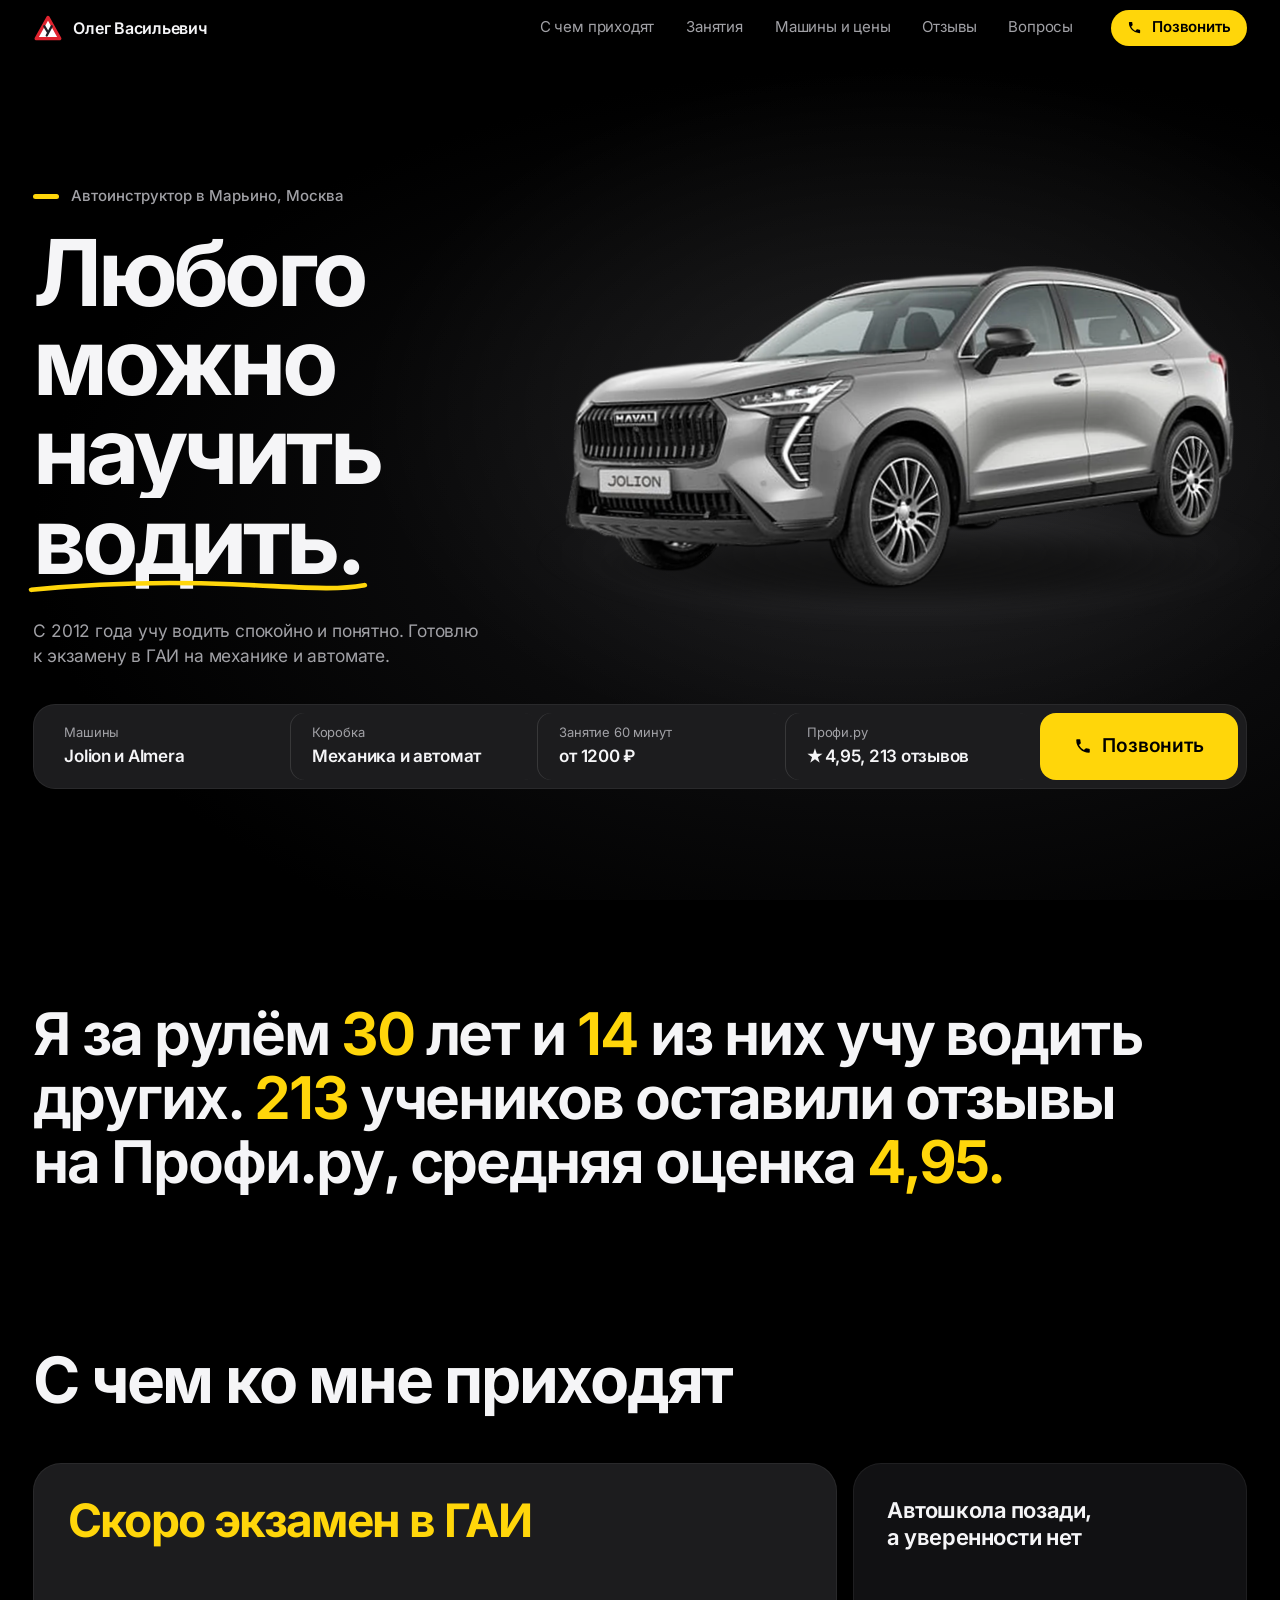
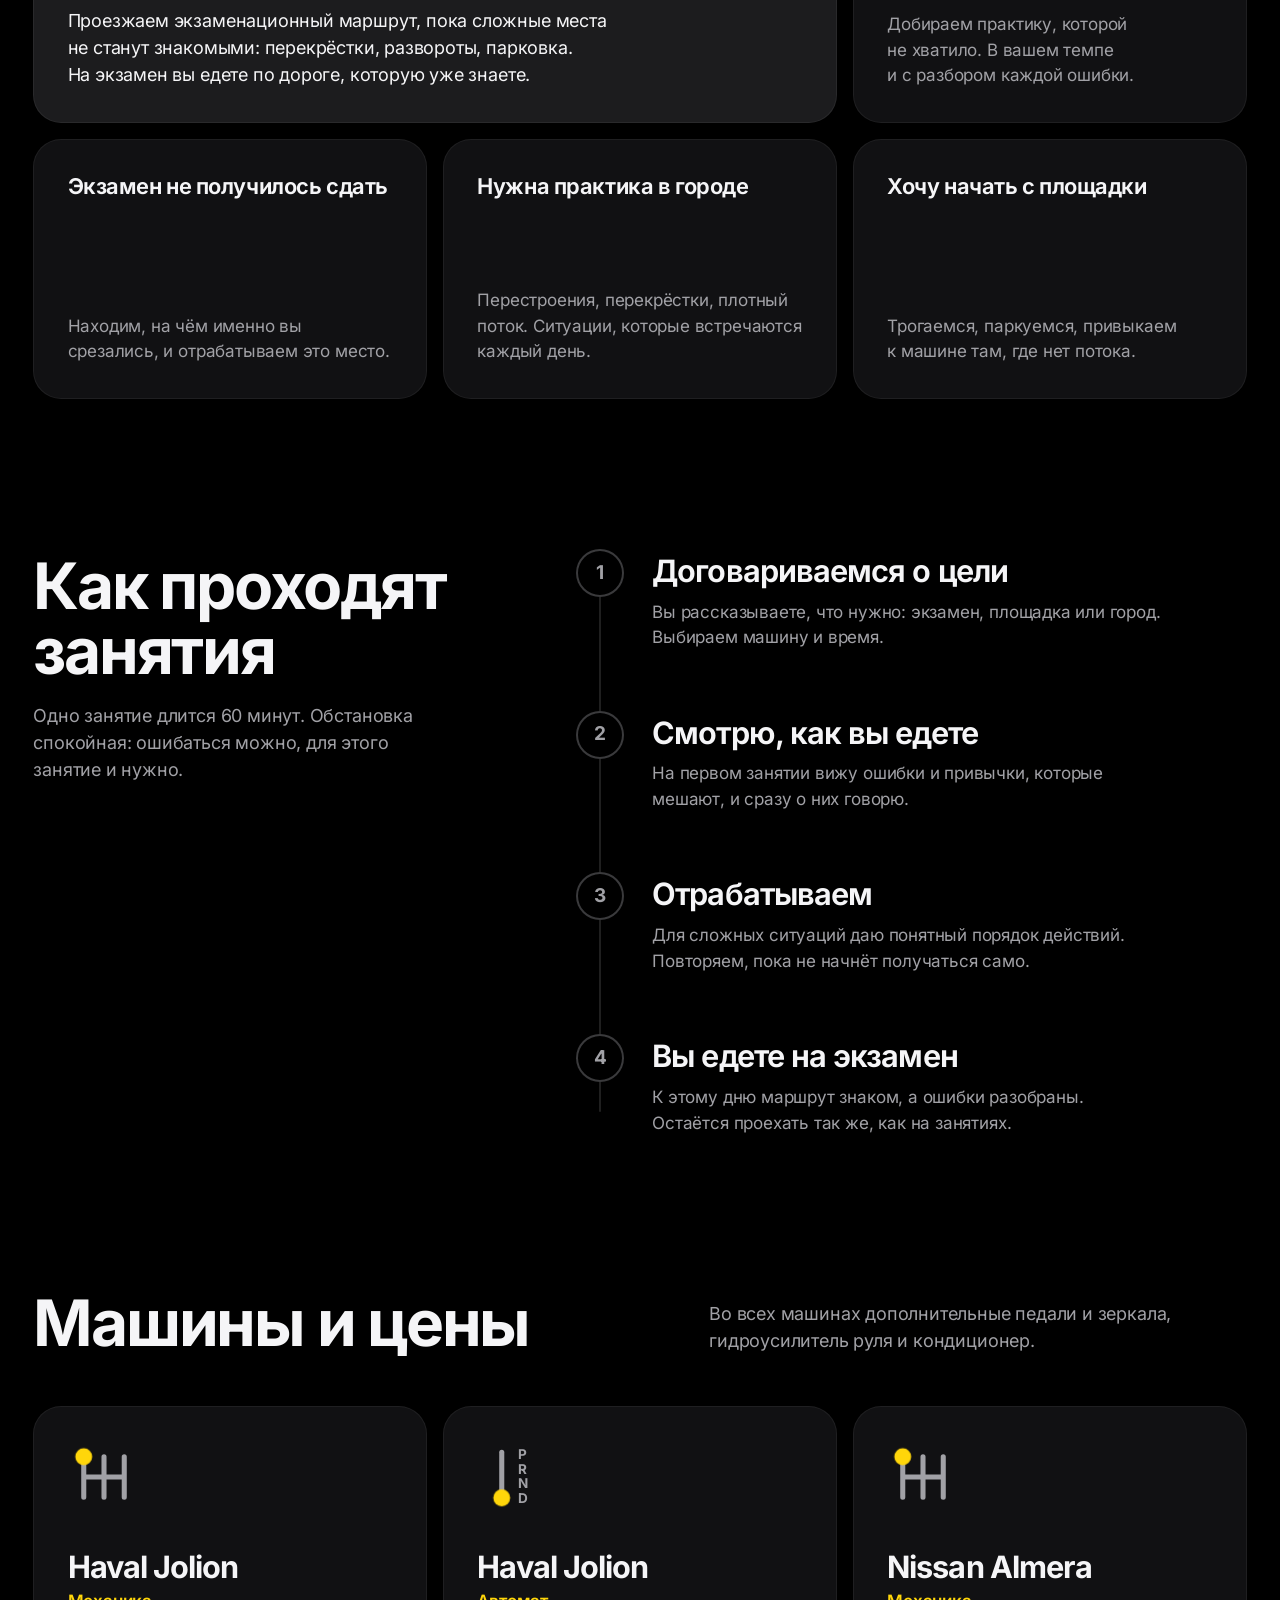
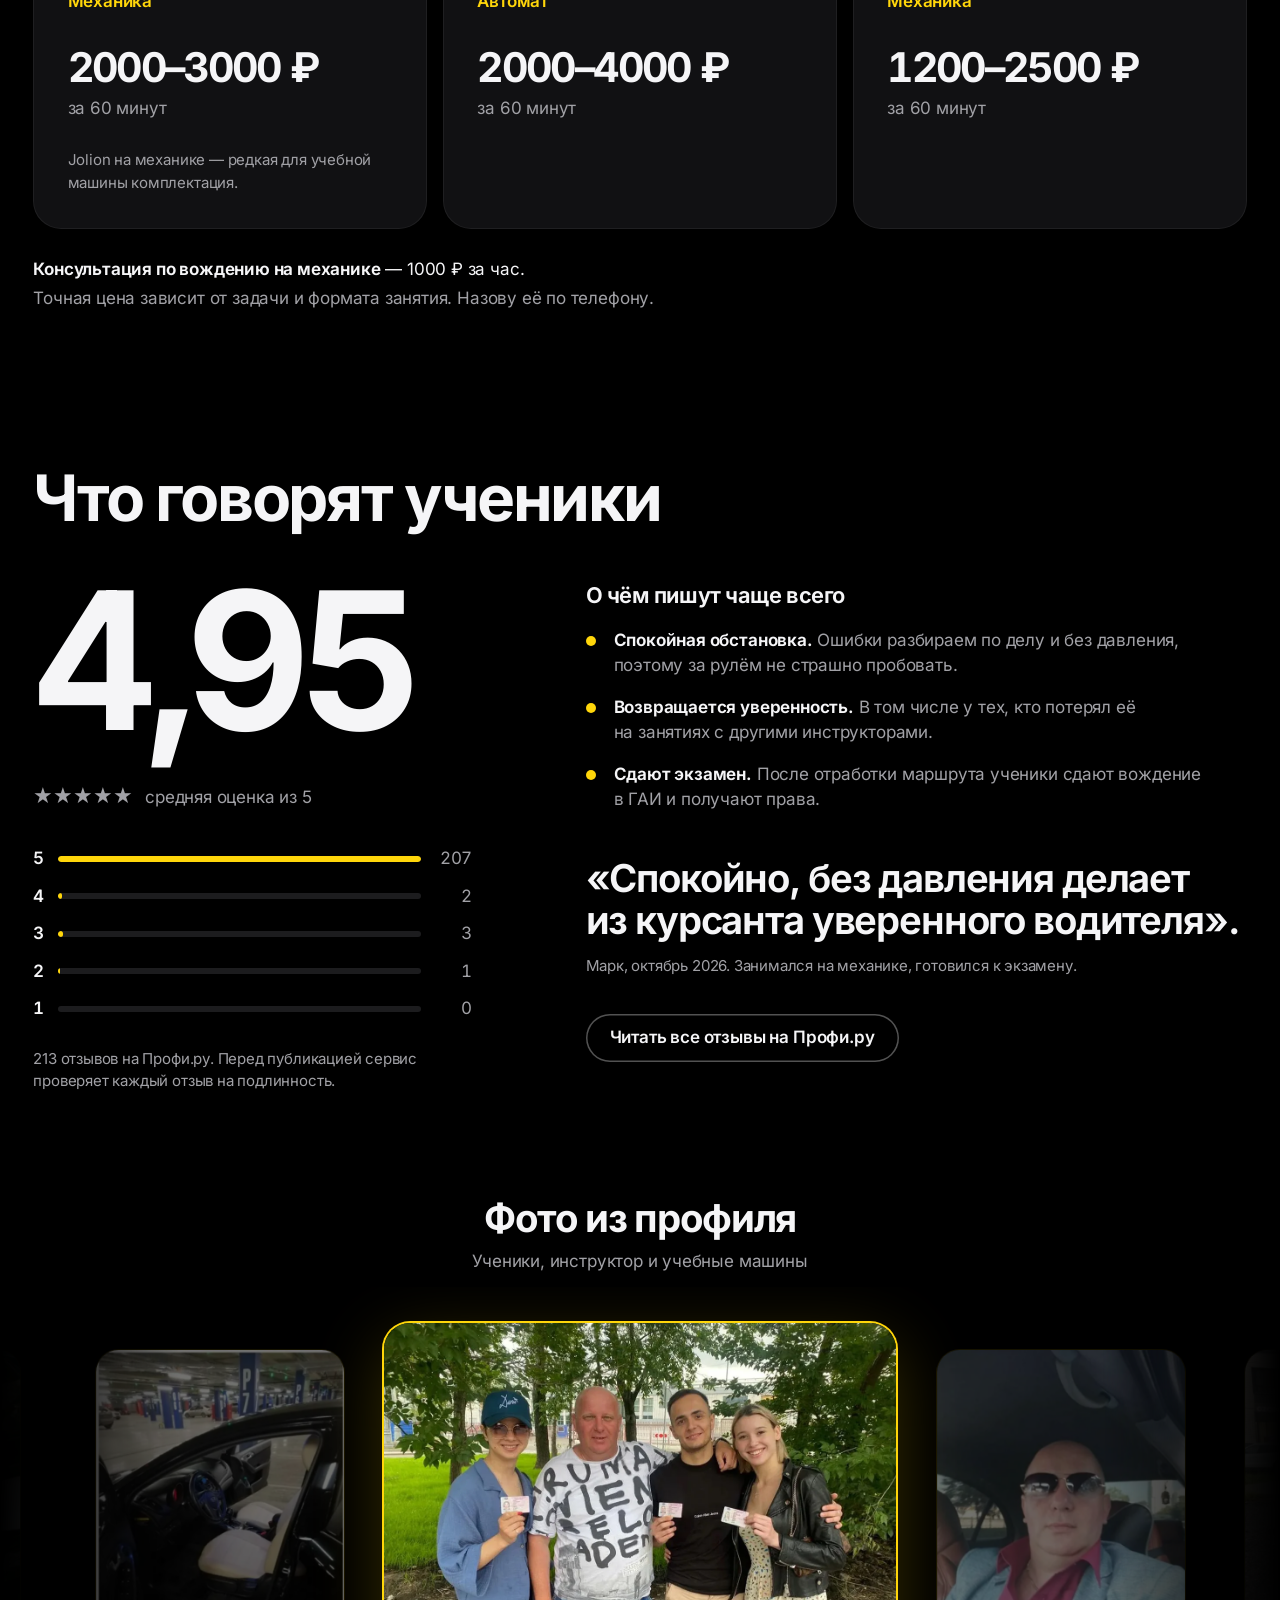
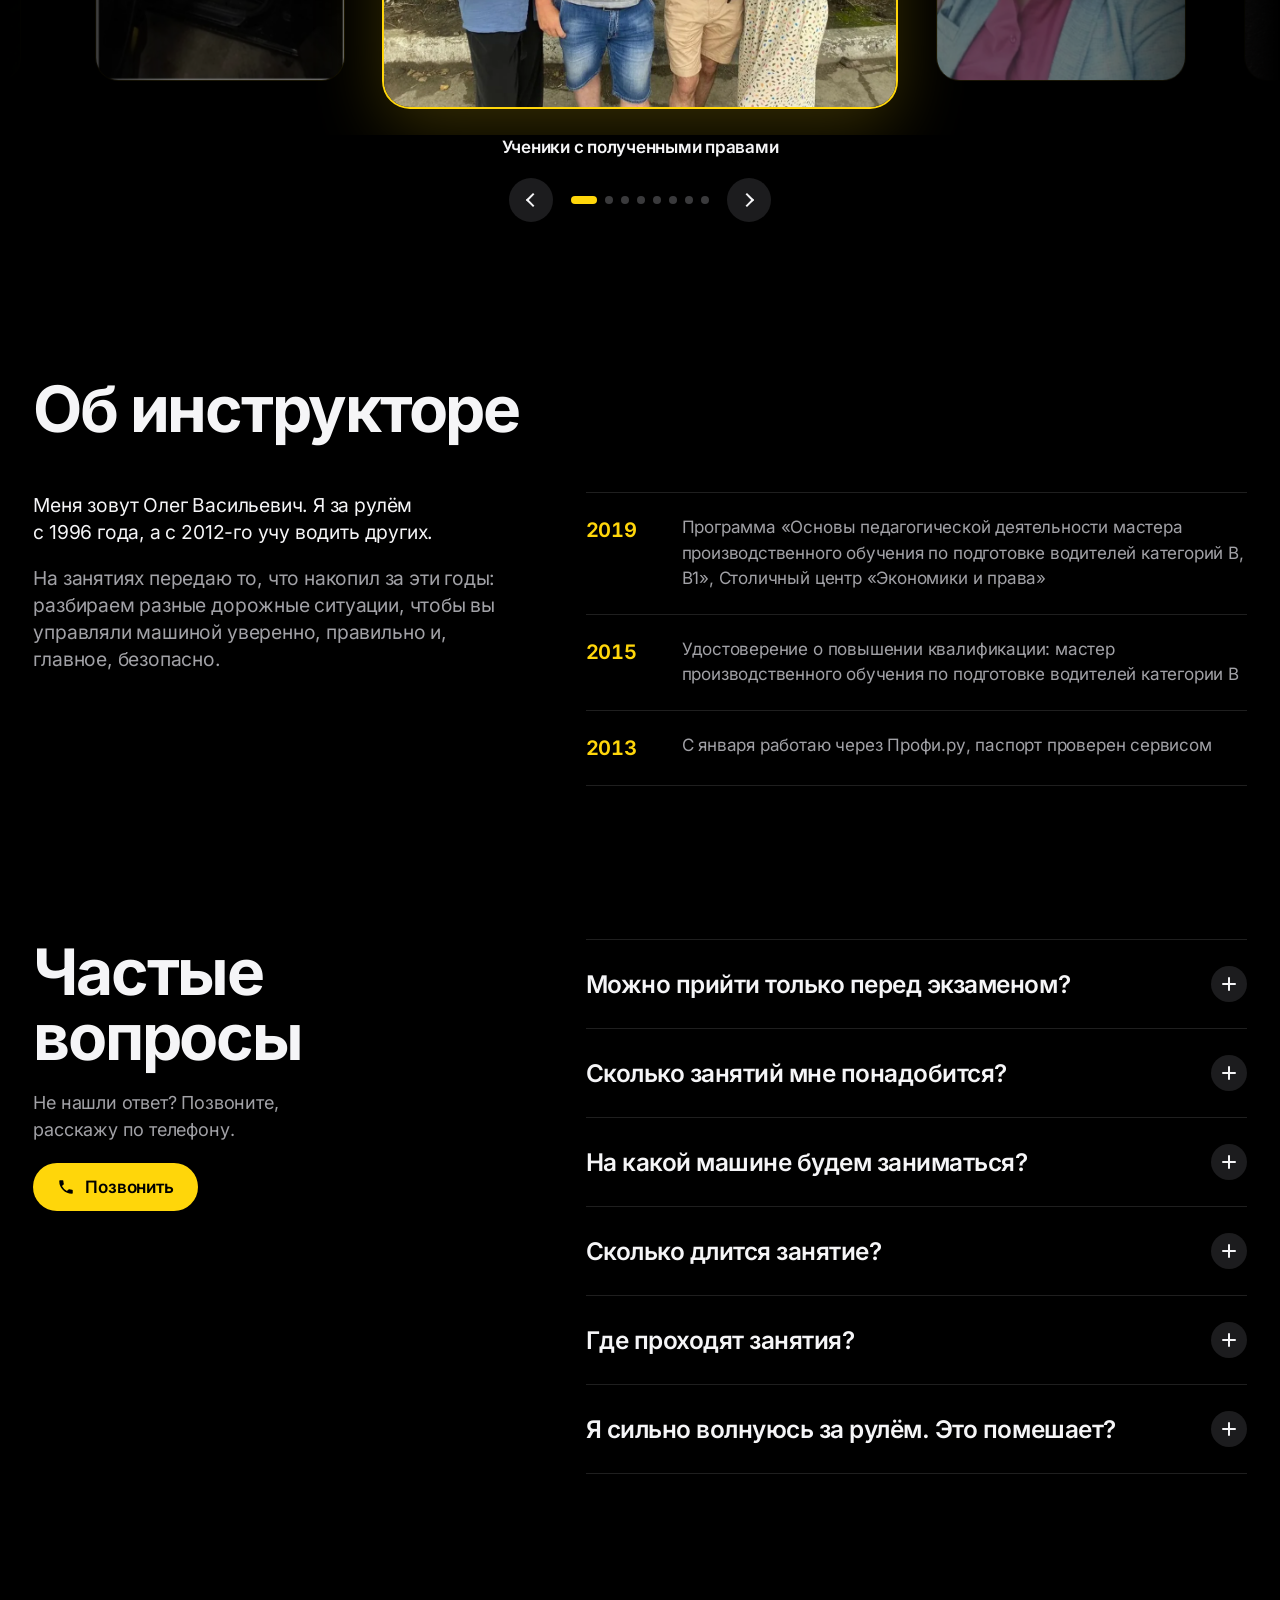
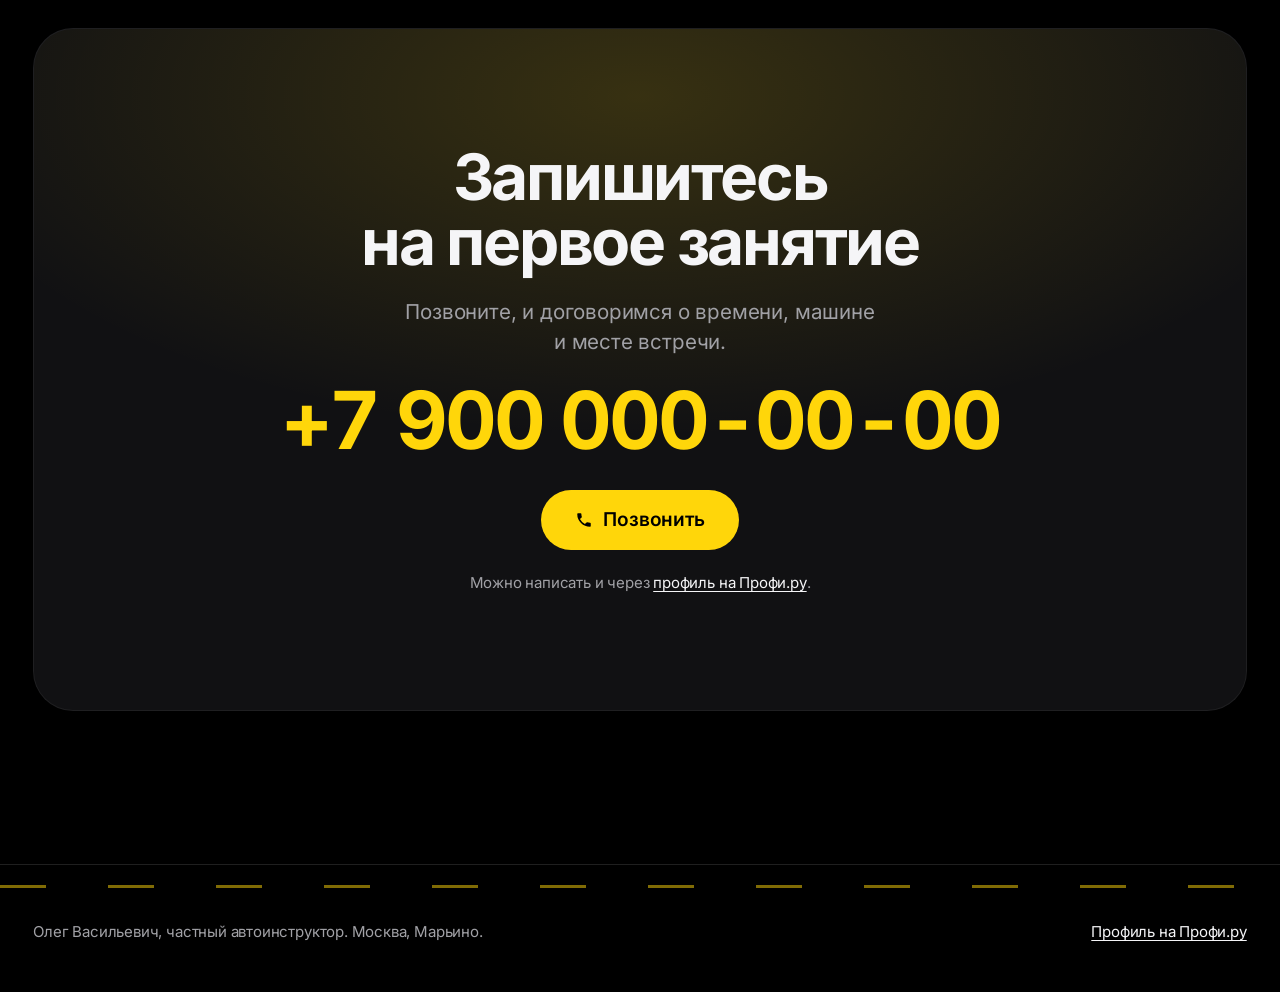
==== index.html @ 8fee3d98 "Лендинг автоинструктора" ====
<!DOCTYPE html>
<html lang="ru">
<head>
<meta charset="utf-8">
<meta name="viewport" content="width=device-width, initial-scale=1, viewport-fit=cover">
<title>Автоинструктор в Марьино — Олег Васильевич. Механика и автомат, подготовка к экзамену в ГАИ</title>
<meta name="description" content="Частный автоинструктор в Марьино (Москва). Учу водить с 2012 года, 4,95 по 213 отзывам на Профи.ру. Подготовка к экзамену в ГАИ, вождение по городу, площадка. Haval Jolion и Nissan Almera, механика и автомат.">
<meta name="theme-color" content="#000000">
<meta name="color-scheme" content="dark">
<meta property="og:type" content="website">
<meta property="og:locale" content="ru_RU">
<meta property="og:title" content="Автоинструктор в Марьино — Олег Васильевич">
<meta property="og:description" content="Учу водить спокойно и понятно. Готовлю к экзамену в ГАИ на механике и автомате. 4,95 по 213 отзывам на Профи.ру.">
<link rel="icon" href="assets/favicon.svg" type="image/svg+xml">
<link rel="preload" href="assets/jolion.webp" as="image" type="image/webp">
<link rel="preload" href="assets/wheel_front.webp" as="image" type="image/webp">
<link rel="stylesheet" href="css/styles.css?v=10">
<script>document.documentElement.classList.add("js");</script>
<script type="application/ld+json">
{
  "@context": "https://schema.org",
  "@type": "DrivingSchool",
  "name": "Автоинструктор Олег Васильевич",
  "description": "Частный автоинструктор в Марьино: подготовка к экзамену в ГАИ, вождение по городу, занятия на площадке. Механика и автомат.",
  "areaServed": "Москва, Марьино",
  "address": { "@type": "PostalAddress", "addressLocality": "Москва", "addressRegion": "Марьино", "addressCountry": "RU" },
  "priceRange": "1000–4000 ₽",
  "aggregateRating": { "@type": "AggregateRating", "ratingValue": "4.95", "reviewCount": "213", "bestRating": "5" },
  "sameAs": ["https://profi.ru/profile/SultanOV/"]
}
</script>
</head>
<body>

<a class="skip" href="#svyaz">Перейти к контактам</a>

<header class="nav" id="nav">
  <div class="wrap nav__in">
    <a class="brand" href="#top" aria-label="Олег Васильевич, автоинструктор — в начало страницы">
      <svg class="brand__mark" viewBox="0 0 48 44" aria-hidden="true">
        <path d="M24 5 43 39H5Z" fill="#fff" stroke="#E0242F" stroke-width="5" stroke-linejoin="round"/>
        <path d="M18 19l6 10M30 19l-8 15" fill="none" stroke="#1D2228" stroke-width="3.6" stroke-linecap="round"/>
      </svg>
      <span class="brand__name">Олег Васильевич</span>
    </a>
    <nav class="nav__links" aria-label="Разделы страницы">
      <span class="nav__pill" aria-hidden="true"></span>
      <a href="#situacii">С чем приходят</a>
      <a href="#zanyatiya">Занятия</a>
      <a href="#ceny">Машины и цены</a>
      <a href="#otzyvy">Отзывы</a>
      <a href="#voprosy">Вопросы</a>
    </nav>
    <a class="btn btn--sm" data-call href="#svyaz">Позвонить</a>
  </div>
</header>

<main id="top">

  <!-- Первый экран: Haval Jolion въезжает из глубины, на нём точки с оборудованием -->
  <section class="hero" id="hero" aria-labelledby="hero-title">
    <div class="wrap hero__grid">
      <div class="hero__text">
        <p class="hero__kicker" data-hero-in style="--i:0"><span class="hero__dash" aria-hidden="true"></span>Автоинструктор в&nbsp;Марьино, Москва</p>
        <h1 id="hero-title" class="hero__title">
          <span class="line"><span data-hero-in style="--i:1">Любого</span></span>
          <span class="line"><span data-hero-in style="--i:2">можно</span></span>
          <span class="line"><span data-hero-in style="--i:3">научить</span></span>
          <span class="line line--u"><span data-hero-in style="--i:4">водить.<svg class="swoosh" viewBox="0 0 300 24" preserveAspectRatio="none" aria-hidden="true"><path pathLength="1" d="M4 15 C 60 8, 120 6, 180 9 S 270 16, 296 10"/></svg></span></span>
        </h1>
        <p class="hero__lead" data-hero-in style="--i:5">С&nbsp;2012 года учу водить спокойно и&nbsp;понятно. Готовлю к&nbsp;экзамену в&nbsp;ГАИ на&nbsp;механике и&nbsp;автомате.</p>
      </div>

      <div class="hero__show">
        <div class="showcase" id="showcase">
          <div class="mover" id="mover">
            <div class="showcase__floor" aria-hidden="true"></div>
            <div class="carbody" id="carbody">
              <img class="carbody__img" src="assets/jolion.webp" width="1136" height="554" alt="Haval Jolion серебристого цвета, учебная машина Олега Васильевича" fetchpriority="high" decoding="async">
              <span class="wheel" style="left:42.6496%;top:58.0325%;width:16.5493%;--sx:.6489;--sy:.9894;--ang:4deg" aria-hidden="true">
                <span class="wheel__spin"><img src="assets/wheel_front.webp" alt=""><img class="wheel__blur" src="assets/wheel_front_blur.webp" alt=""></span>
              </span>
              <span class="wheel" style="left:86.5317%;top:54.5126%;width:12.6761%;--sx:.5069;--sy:.9861;--ang:2deg" aria-hidden="true">
                <span class="wheel__spin"><img src="assets/wheel_rear.webp" alt=""><img class="wheel__blur" src="assets/wheel_rear_blur.webp" alt=""></span>
              </span>
              <span class="showcase__lamp" aria-hidden="true"></span>
            </div>
          </div>
        </div>
      </div>
    </div>

    <div class="wrap">
      <div class="facts" data-hero-in style="--i:6">
        <a class="facts__cell" href="#ceny"><span class="facts__k">Машины</span><span class="facts__v">Jolion и&nbsp;Almera</span></a>
        <a class="facts__cell" href="#ceny"><span class="facts__k">Коробка</span><span class="facts__v">Механика и&nbsp;автомат</span></a>
        <a class="facts__cell" href="#ceny"><span class="facts__k">Занятие 60&nbsp;минут</span><span class="facts__v">от&nbsp;1200&nbsp;₽</span></a>
        <a class="facts__cell" href="#otzyvy"><span class="facts__k">Профи.ру</span><span class="facts__v"><span class="stars" aria-hidden="true">★</span> 4,95, 213 отзывов</span></a>
        <a class="btn btn--lg facts__call" data-call href="#svyaz">Позвонить</a>
      </div>
    </div>
  </section>

  <!-- Строка, которая проявляется при прокрутке -->
  <section class="wrap statement" aria-label="Коротко об опыте">
    <p class="statement__text" id="statement">Я&nbsp;за&nbsp;рулём 30&nbsp;лет и&nbsp;14&nbsp;из&nbsp;них учу водить других. 213&nbsp;учеников оставили отзывы на&nbsp;Профи.ру, средняя оценка&nbsp;4,95.</p>
  </section>

  <!-- С чем приходят -->
  <section class="wrap block" id="situacii" aria-labelledby="h-sit">
    <h2 id="h-sit" data-reveal>С&nbsp;чем ко&nbsp;мне приходят</h2>
    <div class="bento">
      <article class="tile tile--wide" data-reveal>
        <h3>Скоро экзамен в&nbsp;ГАИ</h3>
        <p>Проезжаем экзаменационный маршрут, пока сложные места не&nbsp;станут знакомыми: перекрёстки, развороты, парковка. На&nbsp;экзамен вы едете по&nbsp;дороге, которую уже знаете.</p>
      </article>
      <article class="tile" data-reveal style="--d:.08s">
        <h3>Автошкола позади, а&nbsp;уверенности нет</h3>
        <p>Добираем практику, которой не&nbsp;хватило. В&nbsp;вашем темпе и&nbsp;с&nbsp;разбором каждой ошибки.</p>
      </article>
      <article class="tile" data-reveal>
        <h3>Экзамен не&nbsp;получилось сдать</h3>
        <p>Находим, на&nbsp;чём именно вы срезались, и&nbsp;отрабатываем это место.</p>
      </article>
      <article class="tile" data-reveal style="--d:.08s">
        <h3>Нужна практика в&nbsp;городе</h3>
        <p>Перестроения, перекрёстки, плотный поток. Ситуации, которые встречаются каждый день.</p>
      </article>
      <article class="tile" data-reveal style="--d:.16s">
        <h3>Хочу начать с&nbsp;площадки</h3>
        <p>Трогаемся, паркуемся, привыкаем к&nbsp;машине там, где нет потока.</p>
      </article>
    </div>
  </section>

  <!-- Как проходят занятия -->
  <section class="wrap block steps-block" id="zanyatiya" aria-labelledby="h-steps">
    <div class="steps-block__head">
      <h2 id="h-steps" data-reveal>Как проходят занятия</h2>
      <p class="muted" data-reveal style="--d:.06s">Одно занятие длится 60&nbsp;минут. Обстановка спокойная: ошибаться можно, для этого занятие и&nbsp;нужно.</p>
    </div>
    <ol class="steps" id="steps">
      <li class="steps__rail" aria-hidden="true"><span class="steps__fill" id="stepsFill"></span></li>
      <li class="step" data-reveal>
        <span class="step__n">1</span>
        <h3>Договариваемся о&nbsp;цели</h3>
        <p>Вы рассказываете, что нужно: экзамен, площадка или город. Выбираем машину и&nbsp;время.</p>
      </li>
      <li class="step" data-reveal>
        <span class="step__n">2</span>
        <h3>Смотрю, как вы едете</h3>
        <p>На&nbsp;первом занятии вижу ошибки и&nbsp;привычки, которые мешают, и&nbsp;сразу о&nbsp;них говорю.</p>
      </li>
      <li class="step" data-reveal>
        <span class="step__n">3</span>
        <h3>Отрабатываем</h3>
        <p>Для сложных ситуаций даю понятный порядок действий. Повторяем, пока не&nbsp;начнёт получаться само.</p>
      </li>
      <li class="step" data-reveal>
        <span class="step__n">4</span>
        <h3>Вы едете на&nbsp;экзамен</h3>
        <p>К&nbsp;этому дню маршрут знаком, а&nbsp;ошибки разобраны. Остаётся проехать так&nbsp;же, как на&nbsp;занятиях.</p>
      </li>
    </ol>
  </section>

  <!-- Машины и цены -->
  <section class="wrap block" id="ceny" aria-labelledby="h-cars">
    <div class="split-head">
      <h2 id="h-cars" data-reveal>Машины и&nbsp;цены</h2>
      <p class="muted" data-reveal style="--d:.06s">Во&nbsp;всех машинах дополнительные педали и&nbsp;зеркала, гидроусилитель руля и&nbsp;кондиционер.</p>
    </div>

    <div class="cars" id="cars">
      <article class="car-card" data-reveal>
        <svg class="gear" viewBox="0 0 64 64" aria-hidden="true">
          <path d="M14 14v36M32 14v36M50 14v36M14 32h36" fill="none" stroke="currentColor" stroke-width="4.5" stroke-linecap="round"/>
          <circle class="gear__knob gear__knob--h" cx="14" cy="14" r="7.5"/>
        </svg>
        <h3>Haval Jolion</h3>
        <p class="car-card__box">Механика</p>
        <p class="car-card__price">2000–3000&nbsp;₽</p>
        <p class="car-card__per">за&nbsp;60&nbsp;минут</p>
        <p class="car-card__note">Jolion на&nbsp;механике&nbsp;— редкая для учебной машины комплектация.</p>
      </article>

      <article class="car-card" data-reveal style="--d:.08s">
        <svg class="gear" viewBox="0 0 64 64" aria-hidden="true">
          <path d="M22 10v44" fill="none" stroke="currentColor" stroke-width="4.5" stroke-linecap="round"/>
          <g font-size="12" font-weight="700" fill="currentColor" font-family="inherit"><text x="36" y="16">P</text><text x="36" y="29">R</text><text x="36" y="42">N</text><text x="36" y="55">D</text></g>
          <circle class="gear__knob gear__knob--a" cx="22" cy="50.5" r="7.5"/>
        </svg>
        <h3>Haval Jolion</h3>
        <p class="car-card__box">Автомат</p>
        <p class="car-card__price">2000–4000&nbsp;₽</p>
        <p class="car-card__per">за&nbsp;60&nbsp;минут</p>
      </article>

      <article class="car-card" data-reveal style="--d:.16s">
        <svg class="gear" viewBox="0 0 64 64" aria-hidden="true">
          <path d="M14 14v36M32 14v36M50 14v36M14 32h36" fill="none" stroke="currentColor" stroke-width="4.5" stroke-linecap="round"/>
          <circle class="gear__knob gear__knob--h" cx="14" cy="14" r="7.5"/>
        </svg>
        <h3>Nissan Almera</h3>
        <p class="car-card__box">Механика</p>
        <p class="car-card__price">1200–2500&nbsp;₽</p>
        <p class="car-card__per">за&nbsp;60&nbsp;минут</p>
      </article>
    </div>

    <div class="extra" data-reveal>
      <p><strong>Консультация по&nbsp;вождению на&nbsp;механике</strong> — 1000&nbsp;₽ за&nbsp;час.</p>
      <p class="muted">Точная цена зависит от&nbsp;задачи и&nbsp;формата занятия. Назову её по&nbsp;телефону.</p>
    </div>
  </section>

  <!-- Отзывы -->
  <section class="wrap block" id="otzyvy" aria-labelledby="h-rev">
    <h2 id="h-rev" data-reveal>Что говорят ученики</h2>
    <div class="reviews">
      <div class="score" data-reveal>
        <p class="score__num"><span id="scoreNum">4,95</span></p>
        <p class="score__stars"><span class="stars" aria-hidden="true">★★★★★</span> средняя оценка из&nbsp;5</p>
        <table class="bars" id="bars" aria-label="Распределение оценок по 213 отзывам">
          <tbody>
            <tr><th scope="row">5</th><td><span class="bar"><i style="--v:207"></i></span></td><td>207</td></tr>
            <tr><th scope="row">4</th><td><span class="bar"><i style="--v:2"></i></span></td><td>2</td></tr>
            <tr><th scope="row">3</th><td><span class="bar"><i style="--v:3"></i></span></td><td>3</td></tr>
            <tr><th scope="row">2</th><td><span class="bar"><i style="--v:1"></i></span></td><td>1</td></tr>
            <tr><th scope="row">1</th><td><span class="bar"><i style="--v:0"></i></span></td><td>0</td></tr>
          </tbody>
        </table>
        <p class="score__src muted">213 отзывов на&nbsp;Профи.ру. Перед публикацией сервис проверяет каждый отзыв на&nbsp;подлинность.</p>
      </div>

      <div class="voices">
        <h3 data-reveal>О&nbsp;чём пишут чаще всего</h3>
        <ul class="themes">
          <li data-reveal><strong>Спокойная обстановка.</strong> Ошибки разбираем по&nbsp;делу и&nbsp;без давления, поэтому за&nbsp;рулём не&nbsp;страшно пробовать.</li>
          <li data-reveal style="--d:.06s"><strong>Возвращается уверенность.</strong> В&nbsp;том числе у&nbsp;тех, кто потерял её на&nbsp;занятиях с&nbsp;другими инструкторами.</li>
          <li data-reveal style="--d:.12s"><strong>Сдают экзамен.</strong> После отработки маршрута ученики сдают вождение в&nbsp;ГАИ и&nbsp;получают права.</li>
        </ul>
        <figure class="quote" data-reveal>
          <blockquote>«Спокойно, без давления делает из&nbsp;курсанта уверенного водителя».</blockquote>
          <figcaption>Марк, октябрь 2026. Занимался на&nbsp;механике, готовился к&nbsp;экзамену.</figcaption>
        </figure>
        <a class="btn btn--ghost" href="https://profi.ru/profile/SultanOV/" target="_blank" rel="noopener" data-reveal>Читать все отзывы на&nbsp;Профи.ру</a>
      </div>
    </div>
    <div class="gal" data-reveal>
      <div class="gal__head">
        <h3>Фото из&nbsp;профиля</h3>
        <p class="muted">Ученики, инструктор и&nbsp;учебные машины</p>
      </div>
      <div class="cr" id="carousel" aria-roledescription="карусель" aria-label="Фото из профиля">
        <ul class="cr__track" id="crTrack" tabindex="0">
          <li class="cr__slide"><a class="gal__item" href="assets/gallery/students.webp" data-w="1500" data-h="1125" data-caption="Ученики с полученными правами" draggable="false"><img src="assets/gallery/students-pv.webp" width="1173" height="880" loading="lazy" decoding="async" draggable="false" alt="Олег Васильевич с тремя учениками, у каждого в руках водительское удостоверение"></a></li>
          <li class="cr__slide"><a class="gal__item" href="assets/gallery/oleg.webp" data-w="716" data-h="970" data-caption="Олег Васильевич" draggable="false"><img src="assets/gallery/oleg-pv.webp" width="660" height="880" loading="lazy" decoding="async" draggable="false" alt="Олег Васильевич за рулём, в солнечных очках"></a></li>
          <li class="cr__slide"><a class="gal__item" href="assets/gallery/jolion-black-front.webp" data-w="993" data-h="1600" data-caption="Haval Jolion, вид спереди" draggable="false"><img src="assets/gallery/jolion-black-front-pv.webp" width="660" height="880" loading="lazy" decoding="async" draggable="false" alt="Чёрный Haval Jolion спереди на парковке"></a></li>
          <li class="cr__slide"><a class="gal__item" href="assets/gallery/almera-front.webp" data-w="1500" data-h="1125" data-caption="Nissan Almera" draggable="false"><img src="assets/gallery/almera-front-pv.webp" width="1173" height="880" loading="lazy" decoding="async" draggable="false" alt="Чёрный Nissan Almera на парковке"></a></li>
          <li class="cr__slide"><a class="gal__item" href="assets/gallery/jolion-black-side.webp" data-w="1200" data-h="1600" data-caption="Haval Jolion, вид сбоку" draggable="false"><img src="assets/gallery/jolion-black-side-pv.webp" width="660" height="880" loading="lazy" decoding="async" draggable="false" alt="Чёрный Haval Jolion сбоку"></a></li>
          <li class="cr__slide"><a class="gal__item" href="assets/gallery/jolion-silver.webp" data-w="900" data-h="1600" data-caption="Haval Jolion, серебристый" draggable="false"><img src="assets/gallery/jolion-silver-pv.webp" width="660" height="880" loading="lazy" decoding="async" draggable="false" alt="Серебристый Haval Jolion сзади"></a></li>
          <li class="cr__slide"><a class="gal__item" href="assets/gallery/almera-rear.webp" data-w="1500" data-h="844" data-caption="Nissan Almera, вид сзади" draggable="false"><img src="assets/gallery/almera-rear-pv.webp" width="1173" height="880" loading="lazy" decoding="async" draggable="false" alt="Чёрный Nissan Almera сзади"></a></li>
          <li class="cr__slide"><a class="gal__item" href="assets/gallery/almera-salon.webp" data-w="750" data-h="1000" data-caption="Салон Nissan Almera" draggable="false"><img src="assets/gallery/almera-salon-pv.webp" width="660" height="880" loading="lazy" decoding="async" draggable="false" alt="Салон Nissan Almera с открытой водительской дверью"></a></li>
        </ul>
        <p class="cr__cap" id="crCap" aria-live="polite">Ученики с&nbsp;полученными правами</p>
        <div class="cr__ctrl">
          <button class="cr__btn cr__prev" type="button" id="crPrev" aria-label="Предыдущее фото"></button>
          <div class="cr__dots" id="crDots"></div>
          <button class="cr__btn cr__next" type="button" id="crNext" aria-label="Следующее фото"></button>
        </div>
      </div>
    </div>
  </section>

  <!-- Об инструкторе -->
  <section class="wrap block" id="o-sebe" aria-labelledby="h-about">
    <h2 id="h-about" data-reveal>Об инструкторе</h2>
    <div class="about">
      <div class="about__text" data-reveal>
        <p>Меня зовут Олег Васильевич. Я&nbsp;за&nbsp;рулём с&nbsp;1996&nbsp;года, а&nbsp;с&nbsp;2012-го учу водить других.</p>
        <p class="muted">На&nbsp;занятиях передаю то, что накопил за&nbsp;эти годы: разбираем разные дорожные ситуации, чтобы вы управляли машиной уверенно, правильно и, главное, безопасно.</p>
      </div>
      <ul class="creds">
        <li data-reveal><strong>2019</strong><span>Программа «Основы педагогической деятельности мастера производственного обучения по&nbsp;подготовке водителей категорий B, B1», Столичный центр «Экономики и&nbsp;права»</span></li>
        <li data-reveal style="--d:.06s"><strong>2015</strong><span>Удостоверение о&nbsp;повышении квалификации: мастер производственного обучения по&nbsp;подготовке водителей категории B</span></li>
        <li data-reveal style="--d:.12s"><strong>2013</strong><span>С&nbsp;января работаю через Профи.ру, паспорт проверен сервисом</span></li>
      </ul>
    </div>
  </section>

  <!-- Вопросы -->
  <section class="wrap block" id="voprosy" aria-labelledby="h-faq">
    <div class="faq-block">
      <div class="faq-block__head">
        <h2 id="h-faq" data-reveal>Частые вопросы</h2>
        <p class="muted" data-reveal style="--d:.06s">Не&nbsp;нашли ответ? Позвоните, расскажу по&nbsp;телефону.</p>
        <a class="btn" data-call href="#svyaz">Позвонить</a>
      </div>
    <div class="faq" data-reveal>
      <details>
        <summary>Можно прийти только перед экзаменом?<span class="faq__icon" aria-hidden="true"></span></summary>
        <div class="faq__body"><p>Да. Многие приходят после автошколы на&nbsp;несколько занятий: проехать экзаменационный маршрут и&nbsp;убрать ошибки.</p></div>
      </details>
      <details>
        <summary>Сколько занятий мне понадобится?<span class="faq__icon" aria-hidden="true"></span></summary>
        <div class="faq__body"><p>Зависит от&nbsp;того, с&nbsp;чего начинаем и&nbsp;что нужно в&nbsp;итоге. После первого занятия скажу, сколько, на&nbsp;мой взгляд, потребуется.</p></div>
      </details>
      <details>
        <summary>На&nbsp;какой машине будем заниматься?<span class="faq__icon" aria-hidden="true"></span></summary>
        <div class="faq__body"><p>На&nbsp;выбор: Haval Jolion на&nbsp;механике или автомате либо Nissan Almera на&nbsp;механике. Во&nbsp;всех машинах есть дополнительные педали инструктора.</p></div>
      </details>
      <details>
        <summary>Сколько длится занятие?<span class="faq__icon" aria-hidden="true"></span></summary>
        <div class="faq__body"><p>60&nbsp;минут.</p></div>
      </details>
      <details>
        <summary>Где проходят занятия?<span class="faq__icon" aria-hidden="true"></span></summary>
        <div class="faq__body"><p>В&nbsp;Марьино, на&nbsp;юго-востоке Москвы. Место встречи согласуем по&nbsp;телефону.</p></div>
      </details>
      <details>
        <summary>Я&nbsp;сильно волнуюсь за&nbsp;рулём. Это помешает?<span class="faq__icon" aria-hidden="true"></span></summary>
        <div class="faq__body"><p>Нет, с&nbsp;этим приходят многие. Начинаем там, где вам спокойно, и&nbsp;двигаемся дальше в&nbsp;вашем темпе.</p></div>
      </details>
    </div>
    </div>
  </section>

  <!-- Связь -->
  <section class="wrap block" id="svyaz" aria-labelledby="h-call">
    <div class="call" data-reveal>
      <h2 id="h-call">Запишитесь на&nbsp;первое занятие</h2>
      <p class="call__lead">Позвоните, и&nbsp;договоримся о&nbsp;времени, машине и&nbsp;месте встречи.</p>
      <a class="call__phone" data-phone hidden></a>
      <div class="call__actions">
        <a class="btn btn--lg" data-call href="https://profi.ru/profile/SultanOV/">Позвонить</a>
        <a class="btn btn--ghost btn--lg" data-contact="whatsapp" target="_blank" rel="noopener" hidden>WhatsApp</a>
        <a class="btn btn--ghost btn--lg" data-contact="telegram" target="_blank" rel="noopener" hidden>Telegram</a>
      </div>
      <p class="call__alt muted">Можно написать и&nbsp;через <a href="https://profi.ru/profile/SultanOV/" target="_blank" rel="noopener">профиль на&nbsp;Профи.ру</a>.</p>
    </div>
  </section>

</main>

<footer class="foot">
  <div class="foot__road" aria-hidden="true"></div>
  <div class="wrap foot__in">
    <p>Олег Васильевич, частный автоинструктор. Москва, Марьино.</p>
    <p><a href="https://profi.ru/profile/SultanOV/" target="_blank" rel="noopener">Профиль на&nbsp;Профи.ру</a></p>
  </div>
</footer>

<dialog class="lb" id="lightbox" aria-label="Просмотр фото">
  <figure class="lb__fig">
    <img class="lb__img" id="lbImg" alt="">
    <figcaption class="lb__cap"><span id="lbCap"></span><span class="lb__count" id="lbCount"></span></figcaption>
  </figure>
  <button class="lb__btn lb__close" type="button" id="lbClose" aria-label="Закрыть"></button>
  <button class="lb__btn lb__prev" type="button" id="lbPrev" aria-label="Предыдущее фото"></button>
  <button class="lb__btn lb__next" type="button" id="lbNext" aria-label="Следующее фото"></button>
</dialog>

<a class="btn dock" data-call href="#svyaz" id="dock">Позвонить</a>

<script src="js/config.js?v=10"></script>
<script src="js/main.js?v=10"></script>
</body>
</html>
---- css/styles.css ----
/* ------------------------------------------------------------------
   Автоинструктор Олег Васильевич — лендинг, тёмная тема.
   На устройствах Apple текст набран системным SF Pro,
   на остальных — Inter (лежит в assets/fonts).
------------------------------------------------------------------- */

@font-face {
  font-family: "Inter";
  font-style: normal;
  font-weight: 100 900;
  font-display: swap;
  src: url("../assets/fonts/inter-cyrillic-wght-normal.woff2") format("woff2");
  unicode-range: U+0301, U+0400-045F, U+0490-0491, U+04B0-04B1, U+2116;
}
@font-face {
  font-family: "Inter";
  font-style: normal;
  font-weight: 100 900;
  font-display: swap;
  src: url("../assets/fonts/inter-latin-wght-normal.woff2") format("woff2");
  unicode-range: U+0000-00FF, U+0131, U+0152-0153, U+02BB-02BC, U+02C6, U+02DA, U+02DC, U+0304, U+0308, U+0329, U+2000-206F, U+20AC, U+2122, U+2191, U+2193, U+2212, U+2215, U+FEFF, U+FFFD;
}
@font-face {
  font-family: "Inter";
  font-style: normal;
  font-weight: 100 900;
  font-display: swap;
  src: url("../assets/fonts/inter-latin-ext-wght-normal.woff2") format("woff2");
  unicode-range: U+20A0-20AB, U+20AD-20C0;
}

:root {
  --bg: #000;
  --s1: #111113;          /* поверхность карточек */
  --s2: #1C1C1E;
  --line: rgba(255, 255, 255, .12);
  --text: #F5F5F7;
  --muted: #A1A1A6;
  --dim: #3A3A3C;         /* ещё не проявившиеся слова */
  --yellow: #FFD60A;
  --yellow-press: #E8C200;

  --font: -apple-system, BlinkMacSystemFont, "SF Pro Display", "SF Pro Text", "Inter", "Segoe UI", Roboto, "Helvetica Neue", Arial, sans-serif;
  --ease-out: cubic-bezier(.2, .8, .2, 1);
  --ease-spring: cubic-bezier(.3, 1.4, .5, 1);
  --ease-io: cubic-bezier(.65, 0, .35, 1);

  --pad: clamp(16px, 2.6vw, 44px);
  --r-card: 28px;
  --gap-block: clamp(96px, 12vw, 180px);
  --nav-h: 56px;
}

*, *::before, *::after { box-sizing: border-box; }

html {
  background: var(--bg);
  scroll-behavior: smooth;
  scroll-padding-top: calc(var(--nav-h) + 16px);
  -webkit-text-size-adjust: 100%;
}

body {
  margin: 0;
  background: var(--bg);
  color: var(--text);
  font-family: var(--font);
  font-size: 1.0625rem;
  line-height: 1.5;
  letter-spacing: -0.011em;
  -webkit-font-smoothing: antialiased;
  -moz-osx-font-smoothing: grayscale;
  overflow-x: clip;
}

h1, h2, h3, p, ul, ol, figure, blockquote { margin: 0; padding: 0; }
ul, ol { list-style: none; }
a { color: inherit; }
svg { display: block; }
[hidden] { display: none !important; }

h1, h2, h3 { font-weight: 700; text-wrap: balance; }
h2 { font-size: clamp(2.25rem, 5vw, 4.5rem); line-height: 1.02; letter-spacing: -0.035em; }
h3 { font-size: clamp(1.25rem, 1.7vw, 1.5rem); line-height: 1.2; letter-spacing: -0.02em; font-weight: 650; }
p { text-wrap: pretty; }
.muted { color: var(--muted); }
strong { font-weight: 650; }

::selection { background: var(--yellow); color: #000; }
:focus-visible { outline: 2px solid var(--yellow); outline-offset: 3px; border-radius: 8px; }

.wrap { width: 100%; max-width: 1680px; margin-inline: auto; padding-inline: var(--pad); }

.skip {
  position: absolute; left: 12px; top: -80px; z-index: 60;
  background: var(--yellow); color: #000; padding: 12px 16px; border-radius: 12px; font-weight: 600;
}
.skip:focus { top: 12px; }

/* ---------- Кнопки ---------- */
.btn {
  display: inline-flex; align-items: center; justify-content: center; gap: 10px;
  min-height: 48px; padding: 0 24px;
  background: var(--yellow); color: #000;
  font: inherit; font-size: 1.0625rem; font-weight: 600; letter-spacing: -0.01em;
  text-decoration: none; text-align: center; white-space: nowrap;
  border: 0; border-radius: 999px; cursor: pointer;
  transition: background-color .25s var(--ease-out), transform .35s var(--ease-spring), box-shadow .3s var(--ease-out);
}
.btn:hover { background: var(--yellow-press); }
.btn:active { transform: scale(.97); }
.btn--sm { min-height: 36px; padding: 0 16px; font-size: .9375rem; }
.btn--lg { min-height: 60px; padding: 0 34px; font-size: 1.1875rem; }
.btn--ghost { background: transparent; color: var(--text); box-shadow: inset 0 0 0 1.5px rgba(255, 255, 255, .32); }
.btn--ghost:hover { background: rgba(255, 255, 255, .08); box-shadow: inset 0 0 0 1.5px rgba(255, 255, 255, .6); }
.btn[data-call]::before { /* трубка телефона */
  content: ""; width: 18px; height: 18px; flex: none;
  background: currentColor;
  -webkit-mask: url("data:image/svg+xml,%3Csvg xmlns='http://www.w3.org/2000/svg' viewBox='0 0 24 24'%3E%3Cpath d='M6.6 10.8a15.1 15.1 0 0 0 6.6 6.6l2.2-2.2a1 1 0 0 1 1-.25c1.1.37 2.3.57 3.6.57a1 1 0 0 1 1 1V20a1 1 0 0 1-1 1A17 17 0 0 1 3 4a1 1 0 0 1 1-1h3.5a1 1 0 0 1 1 1c0 1.25.2 2.45.57 3.57a1 1 0 0 1-.25 1z'/%3E%3C/svg%3E") center / contain no-repeat;
          mask: url("data:image/svg+xml,%3Csvg xmlns='http://www.w3.org/2000/svg' viewBox='0 0 24 24'%3E%3Cpath d='M6.6 10.8a15.1 15.1 0 0 0 6.6 6.6l2.2-2.2a1 1 0 0 1 1-.25c1.1.37 2.3.57 3.6.57a1 1 0 0 1 1 1V20a1 1 0 0 1-1 1A17 17 0 0 1 3 4a1 1 0 0 1 1-1h3.5a1 1 0 0 1 1 1c0 1.25.2 2.45.57 3.57a1 1 0 0 1-.25 1z'/%3E%3C/svg%3E") center / contain no-repeat;
}
.btn--sm[data-call]::before { width: 15px; height: 15px; }
.btn[data-call].is-profi::before { display: none; }

/* ---------- Навигация: стекло, как у Apple ---------- */
.nav {
  position: fixed; inset: 0 0 auto; z-index: 40; height: var(--nav-h);
  background: rgba(0, 0, 0, .64);
  -webkit-backdrop-filter: saturate(180%) blur(20px); backdrop-filter: saturate(180%) blur(20px);
  border-bottom: 1px solid transparent;
  transition: border-color .4s var(--ease-out), background-color .4s var(--ease-out);
}
.nav.is-scrolled { border-bottom-color: var(--line); background: rgba(0, 0, 0, .78); }
.nav__in { height: 100%; display: flex; align-items: center; gap: 24px; }
.brand { display: flex; align-items: center; gap: 10px; text-decoration: none; margin-right: auto; }
.brand__mark { width: 30px; height: 28px; }
.brand__name { font-weight: 600; font-size: 1rem; letter-spacing: -0.015em; }
.nav__links { position: relative; display: flex; gap: 4px; font-size: .9375rem; }
.nav__links a {
  position: relative; z-index: 1; padding: 7px 14px; border-radius: 999px;
  color: var(--muted); text-decoration: none; transition: color .3s var(--ease-out);
}
.nav__links a:hover, .nav__links a.is-active { color: var(--text); }
.nav__pill { /* подсветка активного раздела, плавно переезжает */
  position: absolute; z-index: 0; top: 0; left: 0; height: 100%; width: 0;
  border-radius: 999px; background: rgba(255, 255, 255, .1); opacity: 0;
  transition: transform .5s var(--ease-spring), width .5s var(--ease-spring), opacity .3s var(--ease-out);
}

/* ---------- Первый экран ---------- */
.hero {
  position: relative; isolation: isolate;
  min-height: 100vh; min-height: 100svh;
  padding: calc(var(--nav-h) + clamp(32px, 6vh, 80px)) 0 clamp(24px, 4vh, 48px);
  display: flex; flex-direction: column; justify-content: center; gap: clamp(28px, 4vh, 56px);
  overflow: hidden;
}
.hero::before { /* студийный свет над машиной */
  content: ""; position: absolute; inset: 0; z-index: -1; pointer-events: none;
  background:
    radial-gradient(60% 55% at 70% 46%, rgba(255, 255, 255, .085), transparent 70%),
    radial-gradient(90% 70% at 70% 60%, #151517, #000 75%);
}
.hero__grid { display: grid; grid-template-columns: minmax(0, 5fr) minmax(0, 7fr); gap: 24px clamp(24px, 3vw, 56px); align-items: center; }

.hero__kicker { display: flex; align-items: center; gap: 12px; color: var(--muted); font-size: .9375rem; font-weight: 500; letter-spacing: 0; }
.hero__dash { width: 26px; height: 5px; border-radius: 3px; background: var(--yellow); flex: none; }
.hero__title {
  margin-top: 22px;
  font-size: clamp(3.25rem, min(7.2vw, 12vh), 8rem); line-height: .93; letter-spacing: -0.05em; font-weight: 700;
}
.hero__title .line { display: block; overflow: hidden; padding-bottom: .04em; }
.hero__title .line--u { overflow: visible; }
.hero__title .line > span { display: inline-block; position: relative; }
.swoosh {
  position: absolute; left: -2%; bottom: -.16em; width: 104%; height: .24em; overflow: visible;
  fill: none; stroke: var(--yellow); stroke-width: 5; stroke-linecap: round;
}
.swoosh path { stroke-dasharray: 1; stroke-dashoffset: 0; }
.hero__lead { margin-top: clamp(26px, 3.4vh, 40px); max-width: 26em; font-size: clamp(1.0625rem, 1.35vw, 1.3125rem); line-height: 1.45; color: var(--muted); }

/* появление текста */
.js [data-hero-in] { opacity: 0; transform: translateY(24px); }
.js .hero__title [data-hero-in] { opacity: 1; transform: translateY(105%); }
.js .swoosh path { stroke-dashoffset: 1; }
.js.is-loaded [data-hero-in], .js.is-loaded .hero__title [data-hero-in] {
  opacity: 1; transform: none;
  transition: opacity .9s var(--ease-out), transform 1.1s var(--ease-out);
  transition-delay: calc(var(--i) * 80ms + 80ms);
}
.js.is-loaded .swoosh path { stroke-dashoffset: 0; transition: stroke-dashoffset .9s cubic-bezier(.6, 0, .2, 1) 1s; }

/* витрина с машиной */
.hero__show { position: relative; }
.showcase { position: relative; aspect-ratio: 1136 / 640; }
.showcase__floor { /* тень на полу */
  position: absolute; left: 4%; right: 2%; bottom: 3%; height: 22%;
  background: radial-gradient(closest-side, rgba(0, 0, 0, .95), rgba(0, 0, 0, .6) 55%, transparent);
  filter: blur(6px);
}
.showcase__floor::after { /* отблеск света на полу */
  content: ""; position: absolute; inset: -60% -10% -30%;
  background: radial-gradient(closest-side, rgba(255, 255, 255, .07), transparent);
  z-index: -1;
}
.mover { position: absolute; inset: 0; will-change: transform; }
.carbody { position: absolute; left: 0; right: 0; bottom: 6%; transform-origin: 50% 100%; will-change: transform; }
.carbody__img { display: block; width: 100%; height: auto; user-select: none; -webkit-user-drag: none; }
.wheel { position: absolute; aspect-ratio: 1; transform: rotate(var(--ang)) scale(var(--sx), var(--sy)); pointer-events: none; }
.wheel__spin { position: absolute; inset: 0; will-change: transform; }
.wheel__spin img { position: absolute; inset: 0; width: 100%; height: 100%; display: block; }
.wheel__blur { opacity: 0; }
.showcase__lamp { /* фара моргает, когда машина встала */
  position: absolute; left: 34.5%; top: 38%; width: 18%; aspect-ratio: 1; transform: translate(-50%, -50%);
  border-radius: 50%; background: radial-gradient(closest-side, rgba(255, 252, 235, .85), rgba(255, 214, 10, .18) 45%, transparent);
  mix-blend-mode: screen; opacity: 0; pointer-events: none;
}
@keyframes lamp { 0%, 100% { opacity: 0; } 12%, 30% { opacity: 1; } 21% { opacity: .15; } 60% { opacity: .55; } }
.showcase.is-parked .showcase__lamp { animation: lamp 1.3s ease-out .15s both; }
.js .mover { transform: translate3d(110vw, -6vw, 0) scale(.86); }

/* нижняя полоса с фактами, как строка поиска в референсе */
.facts {
  display: grid; grid-template-columns: repeat(4, minmax(0, 1fr)) auto; align-items: stretch;
  background: var(--s2); border-radius: 22px; padding: 8px; gap: 0;
  border: 1px solid rgba(255, 255, 255, .06);
}
.facts__cell { display: grid; gap: 2px; align-content: center; padding: 10px 22px; text-decoration: none; border-radius: 14px; transition: background-color .3s var(--ease-out); }
.facts__cell + .facts__cell { box-shadow: inset 1px 0 0 var(--line); }
.facts__cell:hover { background: rgba(255, 255, 255, .06); box-shadow: none; }
.facts__cell:hover + .facts__cell { box-shadow: none; }
.facts__k { font-size: .8125rem; color: var(--muted); }
.facts__v { font-weight: 600; letter-spacing: -0.015em; }
.facts__call { border-radius: 16px; margin-left: 8px; }

/* ---------- Строка, проявляющаяся при прокрутке ---------- */
.statement { padding-top: clamp(40px, 8vw, 120px); }
.statement__text {
  font-size: clamp(2rem, 4.6vw, 4.25rem); line-height: 1.08; letter-spacing: -0.035em; font-weight: 650;
  max-width: 19em;
}
.statement__text .w { color: var(--dim); transition: color .25s linear; }
.statement__text .w.is-lit { color: var(--text); }
.statement__text .w.is-num.is-lit { color: var(--yellow); }

/* ---------- Блоки ---------- */
.block { padding-top: var(--gap-block); }
.block > h2 { margin-bottom: clamp(32px, 4vw, 64px); }
.split-head { display: grid; grid-template-columns: minmax(0, 1fr) minmax(0, 1fr); gap: 16px 48px; align-items: end; margin-bottom: clamp(32px, 4vw, 64px); }
.split-head p { font-size: clamp(1.0625rem, 1.4vw, 1.3125rem); max-width: 30em; justify-self: end; }

/* появление при прокрутке */
.js [data-reveal] { opacity: 0; transform: translateY(32px); }
.js [data-reveal].is-in {
  opacity: 1; transform: none;
  transition: opacity .9s var(--ease-out), transform 1.1s var(--ease-out);
  transition-delay: var(--d, 0s);
}

/* С чем приходят */
.bento { display: grid; grid-template-columns: repeat(3, minmax(0, 1fr)); gap: 16px; }
.tile {
  background: var(--s1); border-radius: var(--r-card); padding: clamp(28px, 2.6vw, 44px);
  display: grid; align-content: space-between; gap: 40px; min-height: 260px;
  border: 1px solid rgba(255, 255, 255, .06);
}
.tile p { color: var(--muted); max-width: 34em; }
.tile--wide { grid-column: span 2; background: var(--s2); }
.tile--wide h3 { font-size: clamp(2rem, 3.6vw, 3.5rem); line-height: 1.02; letter-spacing: -0.035em; font-weight: 700; color: var(--yellow); }
.tile--wide p { font-size: clamp(1.0625rem, 1.4vw, 1.3125rem); color: var(--text); }

/* Шаги: рельс заполняется при прокрутке */
.steps-block { display: grid; grid-template-columns: minmax(0, 5fr) minmax(0, 7fr); gap: 48px 64px; align-items: start; }
.steps-block__head { position: sticky; top: calc(var(--nav-h) + 40px); display: grid; gap: 20px; }
.steps-block__head p { font-size: clamp(1.0625rem, 1.4vw, 1.3125rem); max-width: 26em; }
.steps { position: relative; display: grid; gap: clamp(40px, 5vw, 72px); padding-left: 76px; }
.steps__rail { position: absolute; left: 23px; top: 24px; bottom: 24px; width: 2px; background: var(--line); border-radius: 2px; overflow: hidden; }
.steps__fill { position: absolute; inset: 0; background: var(--yellow); transform-origin: top; transform: scaleY(var(--p, 0)); }
.step { position: relative; display: grid; gap: 10px; }
.step__n {
  position: absolute; left: -76px; top: -4px; width: 48px; height: 48px; border-radius: 50%;
  display: grid; place-items: center; font-weight: 700; font-size: 1.1875rem;
  background: var(--bg); color: var(--muted); box-shadow: inset 0 0 0 2px var(--dim);
  transition: background-color .4s var(--ease-out), color .4s var(--ease-out), box-shadow .4s var(--ease-out);
}
.step.is-passed .step__n { background: var(--yellow); color: #000; box-shadow: inset 0 0 0 2px var(--yellow); }
.step h3 { font-size: clamp(1.5rem, 2.4vw, 2.25rem); letter-spacing: -0.03em; }
.step p { color: var(--muted); font-size: clamp(1.0625rem, 1.3vw, 1.25rem); max-width: 30em; }

/* Машины и цены */
.cars { display: grid; grid-template-columns: repeat(3, minmax(0, 1fr)); gap: 16px; }
.car-card {
  background: var(--s1); border: 1px solid rgba(255, 255, 255, .06); border-radius: var(--r-card);
  padding: clamp(28px, 2.6vw, 44px); display: flex; flex-direction: column;
  transition: background-color .4s var(--ease-out), transform .6s var(--ease-spring);
}
.car-card:hover { background: var(--s2); }
.gear { width: 72px; height: 72px; margin-bottom: 36px; color: var(--muted); overflow: visible; }
.gear__knob { fill: var(--yellow); }
.car-card h3 { font-size: clamp(1.75rem, 2.4vw, 2.25rem); letter-spacing: -0.03em; font-weight: 700; }
.car-card__box { margin-top: 4px; color: var(--yellow); font-weight: 600; }
.car-card__price { margin-top: 32px; font-size: clamp(2rem, 3.2vw, 3rem); font-weight: 700; letter-spacing: -0.04em; line-height: 1; font-variant-numeric: tabular-nums; }
.car-card__per { margin-top: 8px; color: var(--muted); }
.car-card__note { margin-top: auto; padding-top: 28px; color: var(--muted); font-size: .9375rem; }
.extra { margin-top: 28px; display: grid; gap: 4px; }

/* рычаг переключает передачи, когда карточки появились и при наведении */
@keyframes shift-h { 0%, 100% { transform: none; } 22% { transform: translate(0, 36px); } 34% { transform: translate(0, 18px); } 46% { transform: translate(18px, 18px); } 58%, 78% { transform: translate(18px, 0); } 88% { transform: translate(18px, 18px); } 95% { transform: translate(0, 18px); } }
@keyframes shift-h2 { 0%, 100% { transform: none; } 22% { transform: translate(0, 36px); } 34% { transform: translate(0, 18px); } 46% { transform: translate(18px, 18px); } 58%, 78% { transform: translate(18px, 0); } 88% { transform: translate(18px, 18px); } 95% { transform: translate(0, 18px); } }
@keyframes shift-a { 0%, 18% { transform: translateY(-38px); } 34%, 44% { transform: translateY(-25px); } 60%, 70% { transform: translateY(-12px); } 86%, 100% { transform: none; } }
@keyframes shift-a2 { 0%, 18% { transform: translateY(-38px); } 34%, 44% { transform: translateY(-25px); } 60%, 70% { transform: translateY(-12px); } 86%, 100% { transform: none; } }
.cars.is-seen .gear__knob--h { animation: shift-h 2.6s var(--ease-io) .5s 1 both; }
.cars.is-seen .car-card:nth-child(3) .gear__knob--h { animation-delay: .8s; }
.cars.is-seen .gear__knob--a { animation: shift-a 2.2s var(--ease-io) .7s 1 both; }
.car-card:hover .gear__knob--h { animation: shift-h2 2.6s var(--ease-io) 1 both; }
.car-card:hover .gear__knob--a { animation: shift-a2 2.2s var(--ease-io) 1 both; }

/* Отзывы */
.reviews { display: grid; grid-template-columns: minmax(0, 5fr) minmax(0, 7fr); gap: 48px 80px; align-items: start; }
.score__num { font-size: clamp(6rem, 15vw, 13rem); font-weight: 700; line-height: .82; letter-spacing: -0.06em; font-variant-numeric: tabular-nums; }
.score__stars { margin-top: 40px; color: var(--muted); }
.score__stars .stars { font-size: 1.375rem; margin-right: 8px; }
.bars { margin-top: 28px; width: 100%; max-width: 440px; border-collapse: collapse; font-variant-numeric: tabular-nums; }
.bars th { width: 1.4em; text-align: left; font-weight: 600; padding: 6px 0; }
.bars td:last-child { width: 3em; text-align: right; color: var(--muted); }
.bar { display: block; height: 6px; border-radius: 3px; background: var(--s2); overflow: hidden; }
.bar i { display: block; height: 100%; width: calc(var(--v) / 207 * 100%); background: var(--yellow); border-radius: 3px; transform-origin: left; transition: transform 1.2s var(--ease-out); }
.bars.is-wait .bar i { transform: scaleX(0); }
.score__src { margin-top: 20px; font-size: .9375rem; max-width: 30em; }
.voices h3 { margin-bottom: 20px; }
.themes { display: grid; gap: 16px; max-width: 38em; }
.themes li { padding-left: 28px; position: relative; color: var(--muted); }
.themes li strong { color: var(--text); }
.themes li::before { content: ""; position: absolute; left: 0; top: .5em; width: 10px; height: 10px; border-radius: 50%; background: var(--yellow); }
.quote { margin: 44px 0 36px; }
.quote blockquote { font-size: clamp(1.75rem, 3vw, 2.75rem); font-weight: 650; line-height: 1.1; letter-spacing: -0.03em; max-width: 18em; }
.quote figcaption { margin-top: 14px; color: var(--muted); font-size: .9375rem; }

/* Галерея-карусель: активное фото по центру, соседние меньше и приглушены */
.gal { margin-top: clamp(64px, 8vw, 120px); }
.gal__head { text-align: center; display: grid; gap: 8px; justify-items: center; margin-bottom: 12px; }
.gal__head h3 { font-size: clamp(1.75rem, 3vw, 2.75rem); letter-spacing: -0.035em; font-weight: 700; }
.cr { --h: clamp(280px, 30vw, 460px); margin-inline: calc(50% - 50vw); position: relative; }
.cr__track {
  position: relative; display: flex; align-items: center; gap: clamp(12px, 1.6vw, 24px);
  overflow-x: auto; overflow-y: hidden; scroll-snap-type: x mandatory; overscroll-behavior-x: contain;
  padding-block: 36px 28px; scrollbar-width: none; cursor: grab;
  -webkit-mask: linear-gradient(90deg, transparent, #000 14%, #000 86%, transparent);
          mask: linear-gradient(90deg, transparent, #000 14%, #000 86%, transparent);
}
.cr__track::-webkit-scrollbar { display: none; }
.cr__track:focus-visible { outline: none; }
.cr__track.is-drag { cursor: grabbing; scroll-snap-type: none; }
.cr__slide { flex: none; height: var(--h); scroll-snap-align: center; }
.gal__item {
  display: block; height: 100%; border-radius: 26px; overflow: hidden; background: var(--s1);
  box-shadow: 0 0 0 1px rgba(255, 214, 10, .2);
  transform-origin: 50% 50%; will-change: transform, opacity;
  transition: box-shadow .5s var(--ease-out);
  -webkit-user-drag: none; user-select: none;
}
.gal__item img { display: block; height: 100%; width: auto; max-width: none; pointer-events: none; }
.cr__slide.is-active .gal__item { box-shadow: 0 0 0 2px var(--yellow), 0 20px 70px rgba(255, 214, 10, .22); cursor: zoom-in; }
.cr__track:focus-visible .cr__slide.is-active .gal__item { box-shadow: 0 0 0 3px var(--yellow), 0 0 0 7px rgba(255, 214, 10, .25); }
.gal__item:focus-visible { outline: none; box-shadow: 0 0 0 3px var(--yellow); }
.cr__cap { text-align: center; font-weight: 600; letter-spacing: -0.015em; min-height: 1.5em; transition: opacity .25s ease; }
.cr__cap.is-swap { opacity: 0; }
.cr__ctrl { margin-top: 18px; display: flex; align-items: center; justify-content: center; gap: 18px; }
.cr__btn {
  position: relative; width: 44px; height: 44px; border-radius: 50%; border: 0; cursor: pointer; color: var(--text);
  background: var(--s2); transition: background-color .25s, color .25s, transform .4s var(--ease-spring), opacity .25s;
}
@media (hover: hover) { .cr__btn:hover { background: var(--yellow); color: #000; } }
.cr__btn:active { transform: scale(.92); }
.cr__btn:disabled { opacity: .35; pointer-events: none; }
.cr__btn::before { content: ""; position: absolute; left: 50%; top: 50%; width: 10px; height: 10px; margin: -5px 0 0 -3px; border: solid currentColor; border-width: 0 0 2px 2px; transform: rotate(45deg); }
.cr__next::before { margin-left: -7px; transform: rotate(-135deg); }
.cr__dots { display: flex; gap: 8px; }
.cr__dot { width: 8px; height: 8px; padding: 0; border: 0; border-radius: 4px; background: var(--dim); cursor: pointer; transition: width .45s var(--ease-spring), background-color .3s; }
.cr__dot.is-on { width: 26px; background: var(--yellow); }
.cr__dot:focus-visible { outline: 2px solid var(--yellow); outline-offset: 3px; }

/* Просмотр фото */
.lb {
  position: fixed; inset: 0; width: 100%; height: 100%; max-width: none; max-height: none; margin: 0; padding: 0;
  border: 0; background: transparent; color: var(--text); overflow: hidden;
}
.lb::backdrop { background: rgba(0, 0, 0, .9); -webkit-backdrop-filter: blur(14px); backdrop-filter: blur(14px); opacity: 0; transition: opacity .4s var(--ease-out); }
.lb.is-open::backdrop { opacity: 1; }
.lb__fig { position: absolute; inset: 64px clamp(16px, 7vw, 120px) 72px; display: flex; align-items: center; justify-content: center; margin: 0; }
.lb__img {
  max-width: 100%; max-height: 100%; width: auto; height: auto; min-width: 0; min-height: 0; object-fit: contain; border-radius: 18px; display: block;
  box-shadow: 0 0 0 2px rgba(255, 214, 10, .55), 0 24px 80px rgba(0, 0, 0, .6);
  transform-origin: 0 0;
}
.lb__cap {
  position: absolute; left: 0; right: 0; bottom: -48px; display: flex; justify-content: center; gap: 14px;
  font-weight: 600; font-size: 1rem; opacity: 0; transition: opacity .3s ease .15s;
}
.lb.is-open .lb__cap { opacity: 1; }
html.lb-lock { overflow: hidden; }
html.lb-lock .dock { opacity: 0; pointer-events: none; }
.lb__count { color: var(--muted); font-weight: 500; font-variant-numeric: tabular-nums; }
.lb__btn {
  position: absolute; width: 48px; height: 48px; border-radius: 50%; border: 0; cursor: pointer;
  background: rgba(255, 255, 255, .12); color: var(--text);
  -webkit-backdrop-filter: blur(10px); backdrop-filter: blur(10px);
  transition: background-color .25s, transform .4s var(--ease-spring), opacity .3s;
  opacity: 0;
}
.lb.is-open .lb__btn { opacity: 1; }
.lb__btn:hover { background: var(--yellow); color: #000; }
.lb__btn:active { transform: scale(.92); }
.lb__btn::before, .lb__btn::after { content: ""; position: absolute; left: 50%; top: 50%; background: currentColor; border-radius: 2px; }
.lb__close { top: 12px; right: 12px; }
.lb__close::before, .lb__close::after { width: 18px; height: 2px; margin: -1px 0 0 -9px; transform: rotate(45deg); }
.lb__close::after { transform: rotate(-45deg); }
.lb__prev { left: 16px; top: 50%; margin-top: -24px; }
.lb__next { right: 16px; top: 50%; margin-top: -24px; }
.lb__prev::before, .lb__next::before { width: 11px; height: 11px; margin: -6px 0 0 -4px; background: none; border: solid currentColor; border-width: 0 0 2px 2px; transform: rotate(45deg); border-radius: 0; }
.lb__next::before { margin-left: -7px; transform: rotate(-135deg); }
.lb__btn:focus-visible { outline: 2px solid var(--yellow); outline-offset: 3px; }

/* Об инструкторе */
.about { display: grid; grid-template-columns: minmax(0, 5fr) minmax(0, 7fr); gap: 40px 80px; }
.about__text { display: grid; gap: 18px; align-content: start; font-size: clamp(1.125rem, 1.5vw, 1.375rem); line-height: 1.42; }
.creds li { display: grid; grid-template-columns: 5rem minmax(0, 1fr); gap: 16px; padding-block: 22px; border-top: 1px solid var(--line); }
.creds li:last-child { border-bottom: 1px solid var(--line); }
.creds strong { color: var(--yellow); font-size: 1.25rem; font-variant-numeric: tabular-nums; }
.creds span { color: var(--muted); }

/* Вопросы: высота раскрывается плавно (JS), значок поворачивается */
.faq-block { display: grid; grid-template-columns: minmax(0, 5fr) minmax(0, 7fr); gap: 32px 80px; align-items: start; }
.faq-block__head { position: sticky; top: calc(var(--nav-h) + 40px); display: grid; gap: 20px; justify-items: start; }
.faq-block__head p { font-size: clamp(1.0625rem, 1.4vw, 1.3125rem); max-width: 22em; }
.faq { border-bottom: 1px solid var(--line); }
.faq details { border-top: 1px solid var(--line); }
.faq summary {
  list-style: none; cursor: pointer; position: relative;
  display: flex; align-items: center; justify-content: space-between; gap: 24px;
  padding: 26px 0; font-size: clamp(1.1875rem, 1.9vw, 1.625rem); font-weight: 600; letter-spacing: -0.02em; line-height: 1.25;
  transition: color .3s var(--ease-out);
}
.faq summary::-webkit-details-marker { display: none; }
.faq summary:hover { color: var(--yellow); }
.faq summary:focus-visible { outline-offset: 6px; }
.faq__icon { position: relative; flex: none; width: 36px; height: 36px; border-radius: 50%; background: var(--s2); transition: background-color .35s var(--ease-out), transform .5s var(--ease-spring); }
.faq__icon::before, .faq__icon::after { content: ""; position: absolute; left: 50%; top: 50%; width: 14px; height: 2px; margin: -1px 0 0 -7px; background: var(--text); border-radius: 2px; transition: transform .5s var(--ease-spring), background-color .35s; }
.faq__icon::after { transform: rotate(90deg); }
.faq details.is-open .faq__icon { background: var(--yellow); transform: rotate(180deg); }
.faq details.is-open .faq__icon::before, .faq details.is-open .faq__icon::after { background: #000; }
.faq details.is-open .faq__icon::after { transform: rotate(0); }
.faq__body { overflow: hidden; }
.faq__body p { padding: 0 64px 28px 0; color: var(--muted); font-size: clamp(1.0625rem, 1.4vw, 1.25rem); max-width: 40em; }

/* Связь */
.call {
  position: relative; overflow: hidden; text-align: center;
  display: grid; justify-items: center; gap: 22px;
  padding: clamp(64px, 9vw, 140px) clamp(24px, 4vw, 64px);
  border-radius: 40px; background: var(--s1);
  border: 1px solid rgba(255, 255, 255, .06);
}
.call::before { /* мягкое свечение фар */
  content: ""; position: absolute; left: 50%; top: -40%; width: 120%; height: 100%; transform: translateX(-50%);
  background: radial-gradient(closest-side, rgba(255, 214, 10, .16), transparent);
  pointer-events: none;
}
.call > * { position: relative; }
.call h2 { max-width: 14em; }
.call__lead { color: var(--muted); font-size: clamp(1.125rem, 1.6vw, 1.5rem); max-width: 28em; }
.call__phone { white-space: nowrap; font-size: clamp(1.9rem, 8.6vw, 5rem); font-weight: 700; letter-spacing: -0.04em; color: var(--yellow); text-decoration: none; font-variant-numeric: tabular-nums; line-height: 1; }
.call__phone:hover { text-decoration: underline; text-decoration-thickness: 3px; text-underline-offset: 8px; }
.call__actions { display: flex; flex-wrap: wrap; justify-content: center; gap: 12px; margin-top: 8px; }
.call__alt { font-size: .9375rem; }
.call__alt a { color: var(--text); text-underline-offset: 3px; }

/* ---------- Подвал ---------- */
.foot { margin-top: var(--gap-block); position: relative; padding: 56px 0 48px; border-top: 1px solid var(--line); }
.foot__road { position: absolute; left: 0; right: 0; top: 20px; height: 3px; background: repeating-linear-gradient(90deg, rgba(255, 214, 10, .5) 0 46px, transparent 46px 108px); }
.foot__in { display: flex; flex-wrap: wrap; justify-content: space-between; gap: 8px 32px; font-size: .9375rem; color: var(--muted); }
.foot a { color: var(--text); text-underline-offset: 3px; }

/* ---------- Кнопка звонка внизу на телефоне ---------- */
.dock { display: none; }

/* ---------- Адаптив ---------- */
@media (max-width: 1100px) {
  .nav__links { display: none; }
  .bento { grid-template-columns: repeat(2, minmax(0, 1fr)); }
  .tile--wide { grid-column: span 2; }
}

@media (max-width: 1100px) and (min-width: 641px) {
  .facts { grid-template-columns: repeat(2, minmax(0, 1fr)) auto; }
  .facts__cell:nth-child(3) { box-shadow: none; }
  .facts__cell:nth-child(n+3) { box-shadow: inset 0 1px 0 var(--line); }
  .facts__call { grid-row: 1 / span 2; grid-column: 3; }
}

@media (max-width: 900px) {
  .hero__grid { grid-template-columns: 1fr; }
  .hero { justify-content: flex-start; }
  .split-head, .steps-block, .reviews, .about, .faq-block { grid-template-columns: 1fr; }
  .faq-block__head { position: static; }
  .split-head p { justify-self: start; }
  .steps-block__head { position: static; }
  .cars { grid-template-columns: 1fr; }
}

@media (max-width: 640px) {
  :root { --nav-h: 52px; --r-card: 24px; }
  body { font-size: 1rem; }
  .nav .btn--sm { display: none; }
  .hero__title { font-size: clamp(3.25rem, 15vw, 4.5rem); }
  .facts { grid-template-columns: 1fr 1fr; padding: 6px; }
  .facts__cell { padding: 10px 14px; }
  .facts__cell:nth-child(3) { box-shadow: none; }
  .facts__cell:nth-child(n+3) { border-top: 1px solid var(--line); border-radius: 0 0 14px 14px; }
  .facts__call { grid-column: 1 / -1; margin: 6px 0 0; }
  .showcase { margin-right: -14%; margin-left: -2%; }
  .cr { --h: min(320px, 66vw); }
  .gal__item { border-radius: 20px; }
  .cr__track { -webkit-mask: none; mask: none; padding-block: 28px 22px; }
  .lb__fig { inset: 60px 12px 84px; }
  .lb__prev, .lb__next { top: auto; bottom: 14px; margin: 0; }
  .lb__prev { left: calc(50% - 60px); } .lb__next { right: calc(50% - 60px); }
  .lb__cap { bottom: auto; top: -48px; left: 12px; right: 64px; flex-direction: column; align-items: flex-start; gap: 0; font-size: .9375rem; }
  .bento { grid-template-columns: 1fr; }
  .tile--wide { grid-column: auto; }
  .tile { min-height: 0; gap: 20px; }
  .steps { padding-left: 64px; }
  .steps__rail { left: 19px; }
  .step__n { left: -64px; width: 40px; height: 40px; font-size: 1rem; }
  .faq__body p { padding-right: 0; }
  .faq summary { padding: 22px 0; }
  .call { border-radius: 28px; }
  .call__actions { width: 100%; }
  .call__actions .btn { flex: 1 1 100%; }
  .foot { padding-bottom: 104px; }

  .dock {
    display: flex; position: fixed; z-index: 45; left: 16px; right: 16px; bottom: calc(14px + env(safe-area-inset-bottom));
    min-height: 54px; box-shadow: 0 12px 32px rgba(0, 0, 0, .55);
    transform: translateY(160%); transition: transform .6s var(--ease-spring), background-color .25s;
  }
  .dock.is-on { transform: none; }
}

@media (prefers-reduced-motion: reduce) {
  html { scroll-behavior: auto; }
  .js [data-hero-in], .js [data-reveal], .js .hero__title [data-hero-in] { opacity: 1; transform: none; }
  .js .mover { transform: none; }
  .js .swoosh path { stroke-dashoffset: 0; }
  .statement__text .w { color: var(--text); }
  *, *::before, *::after { transition-duration: .01ms !important; animation: none !important; }
}

@media print {
  .nav, .dock { display: none; }
}
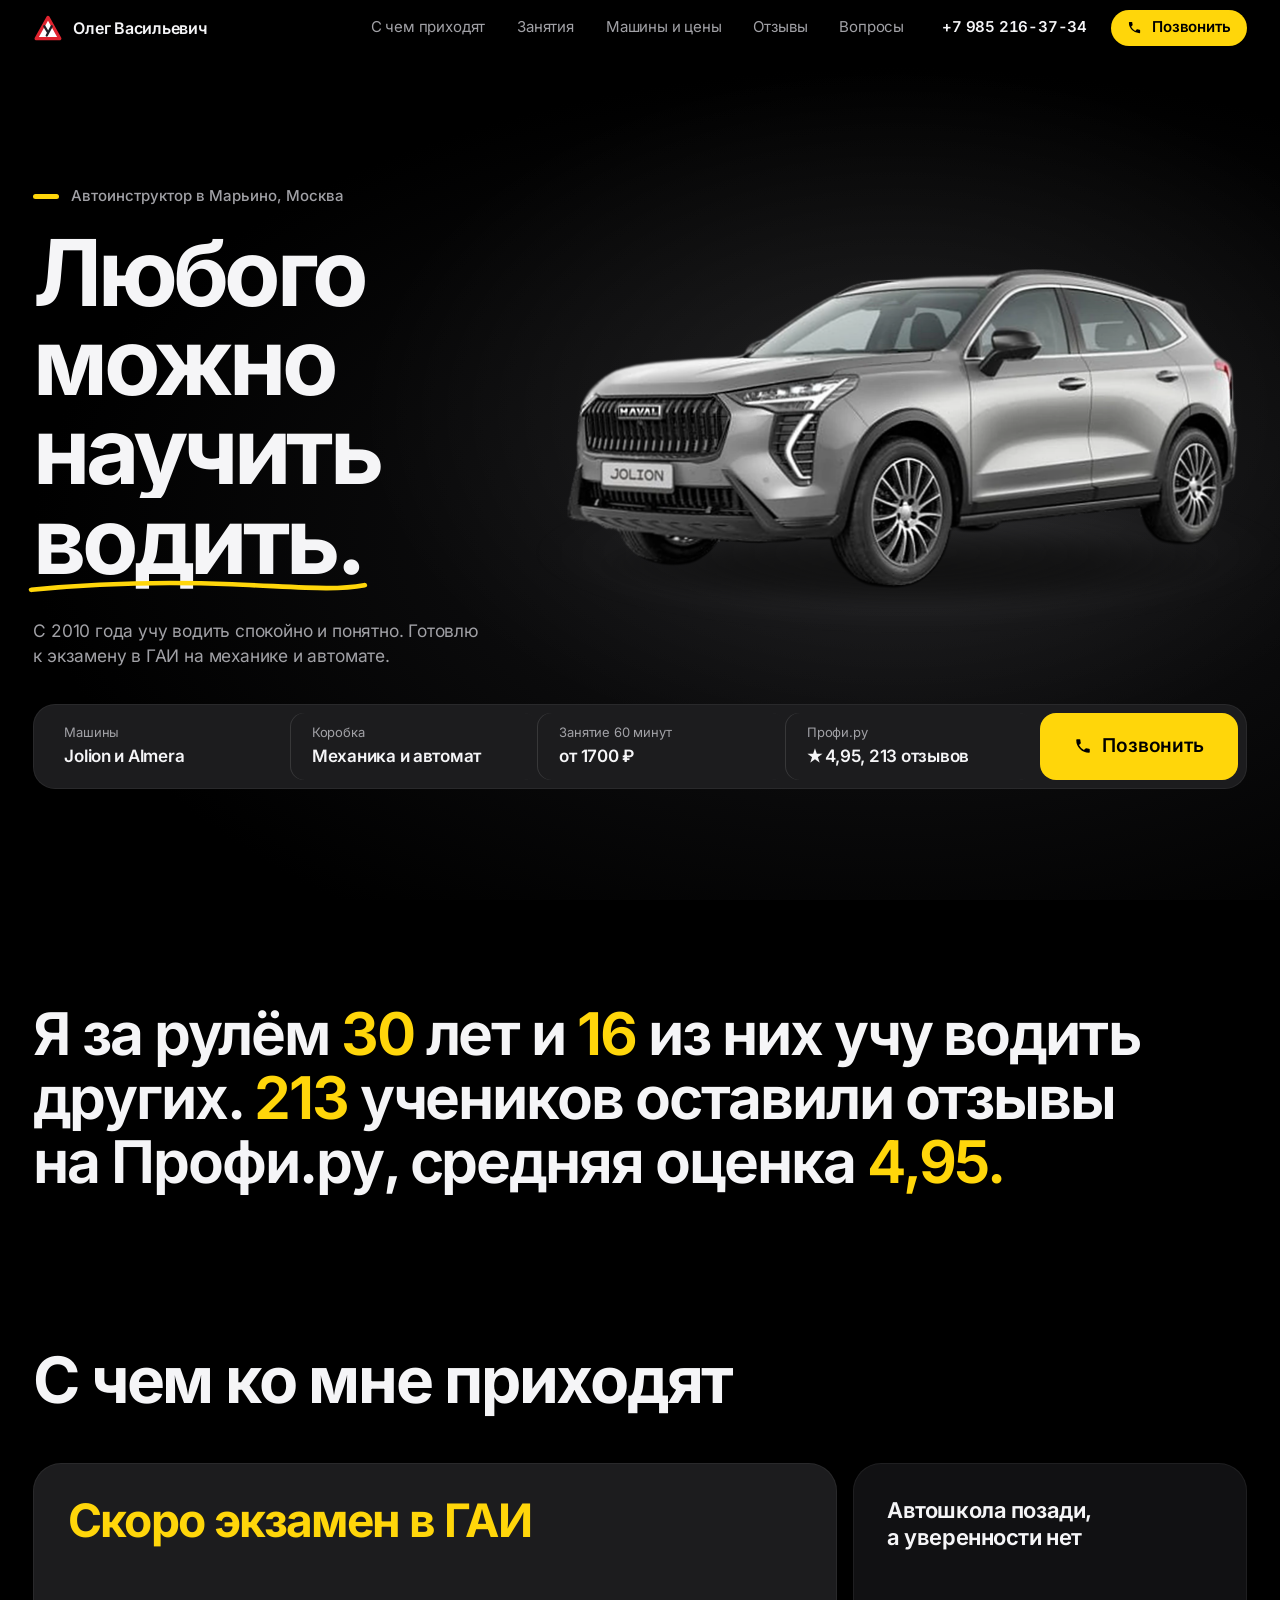
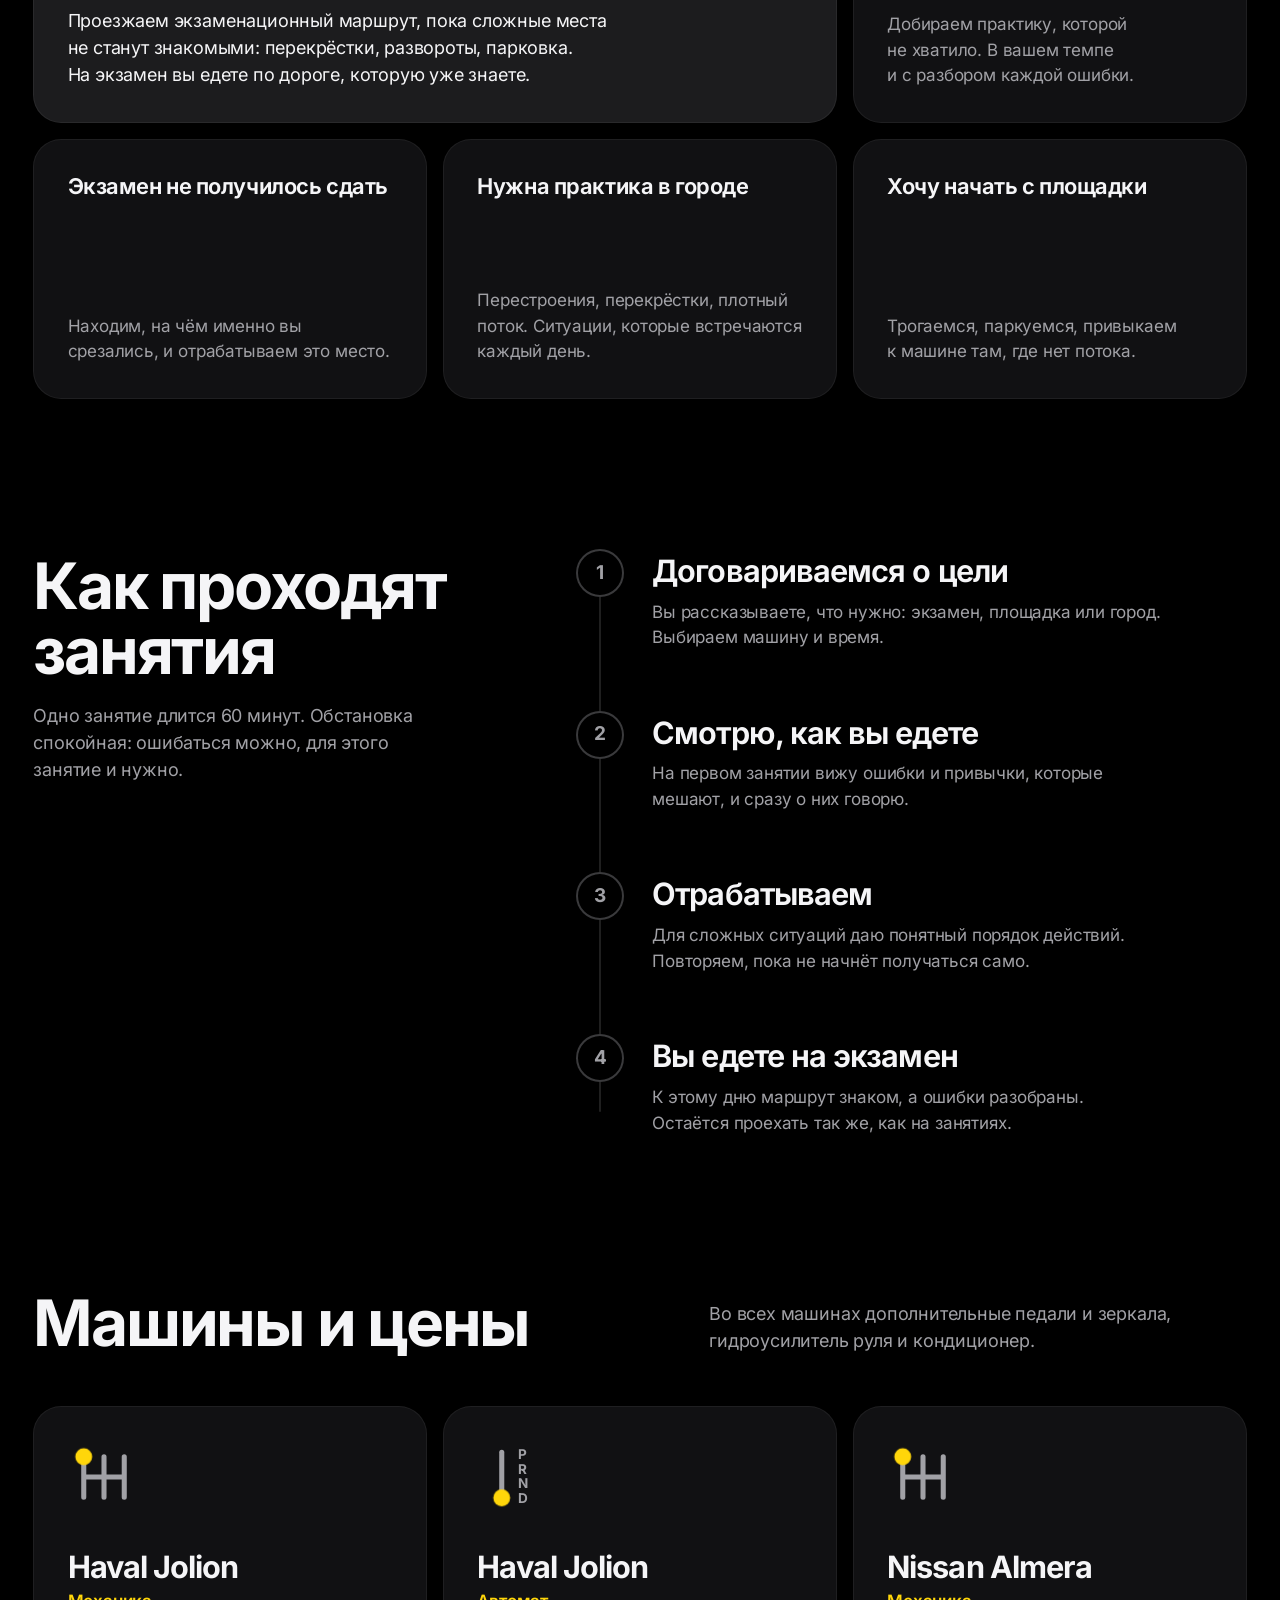
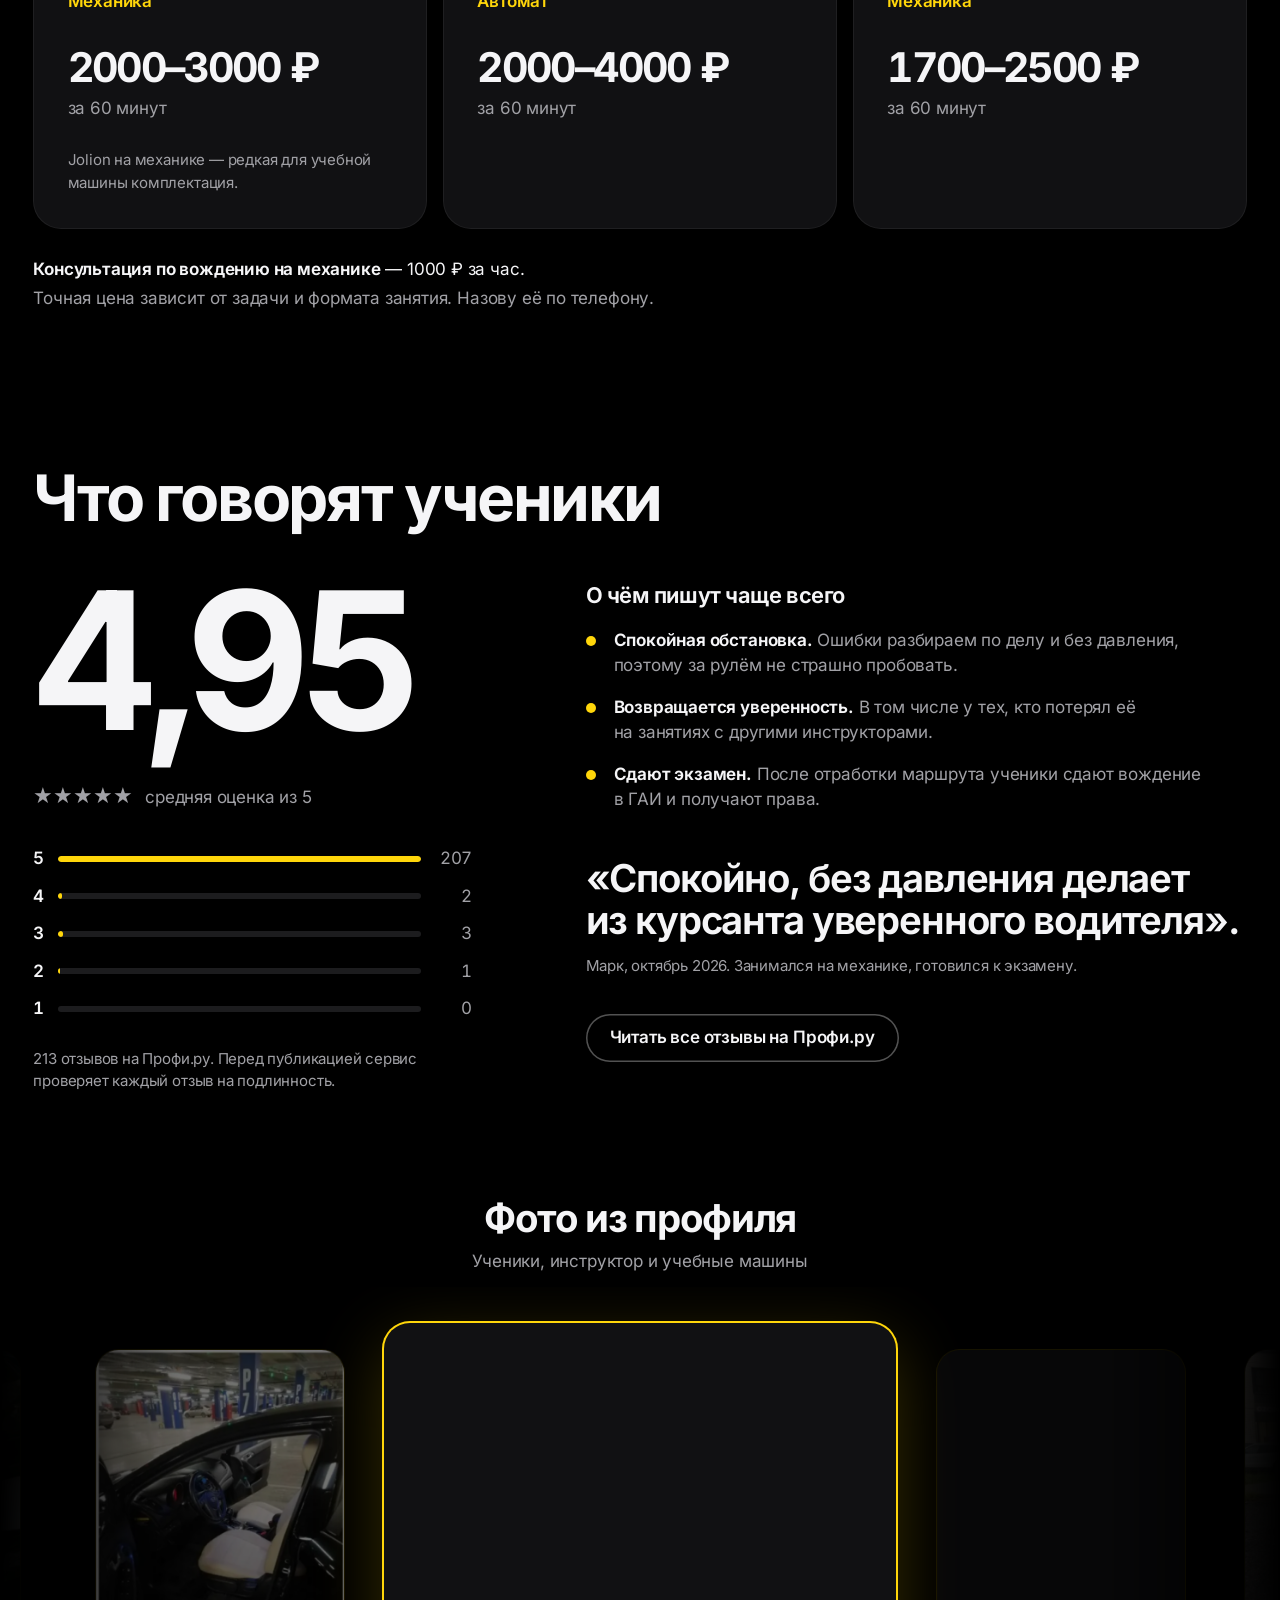
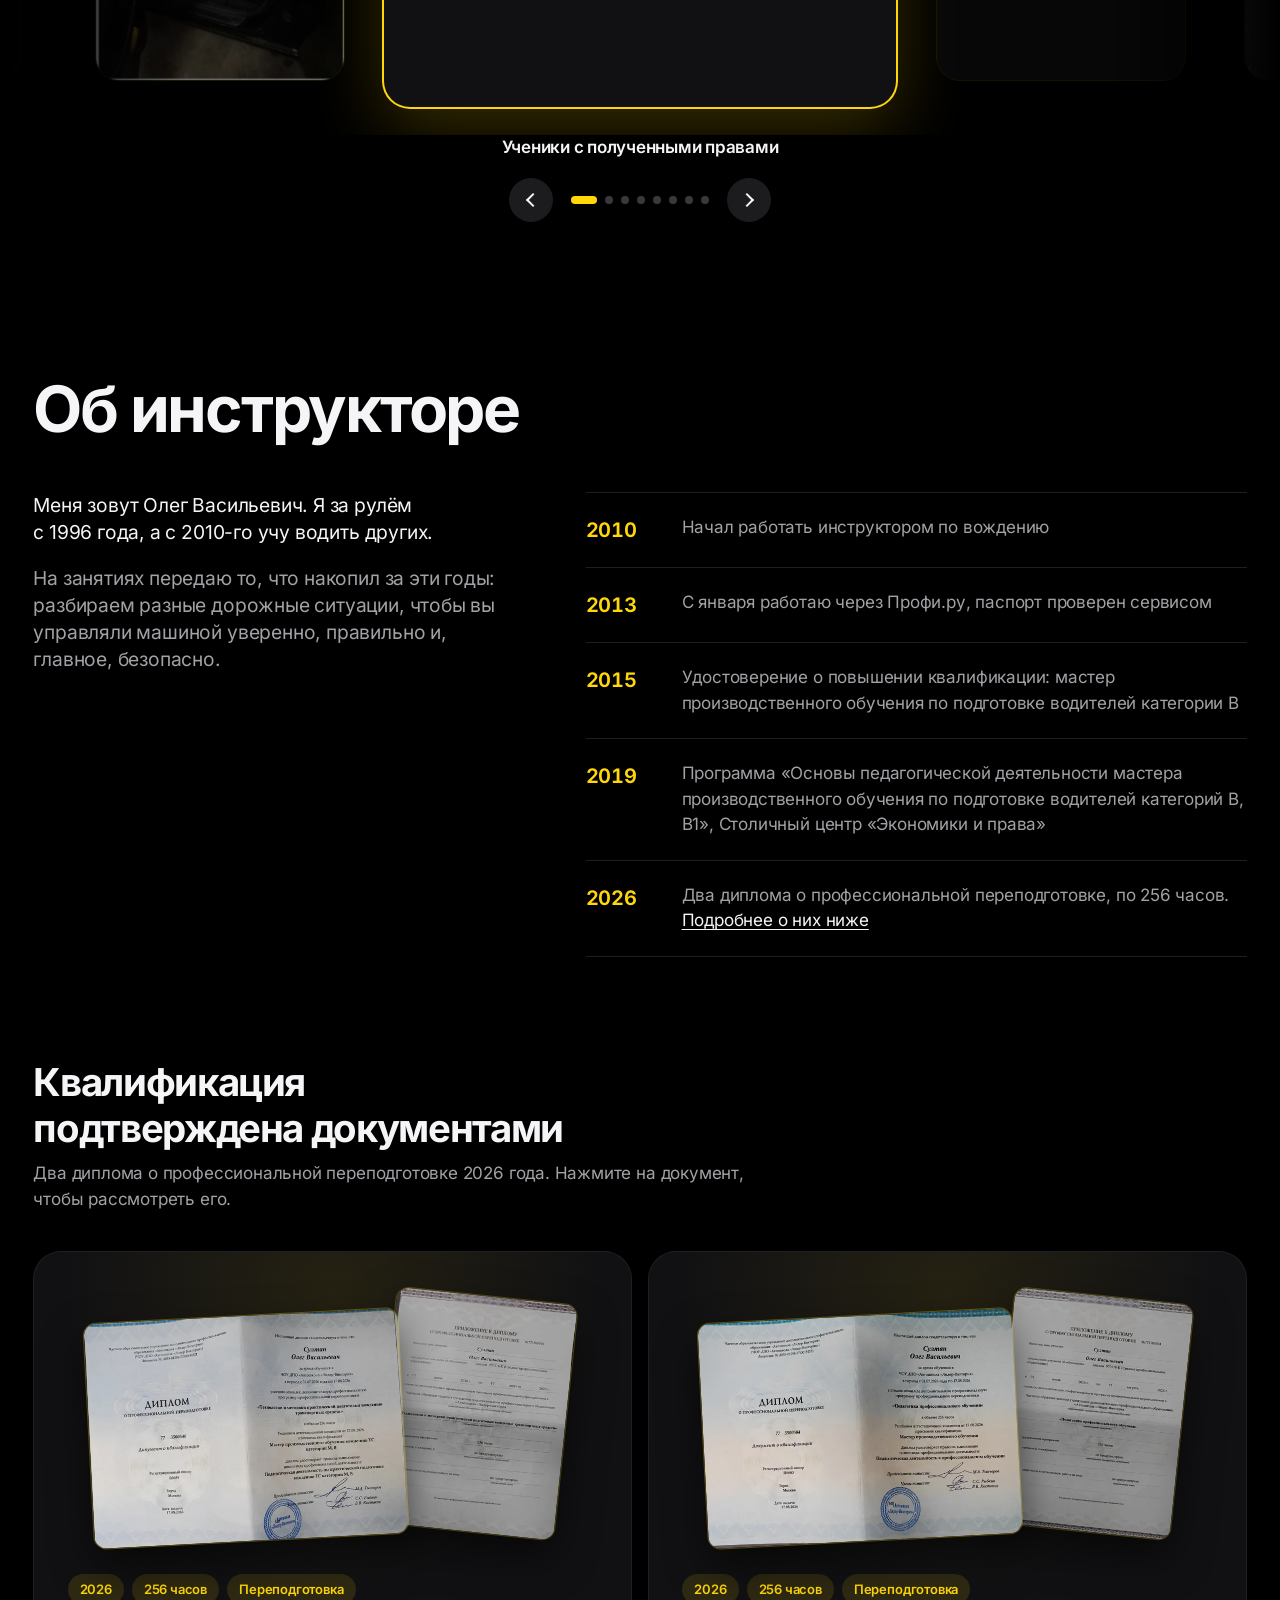
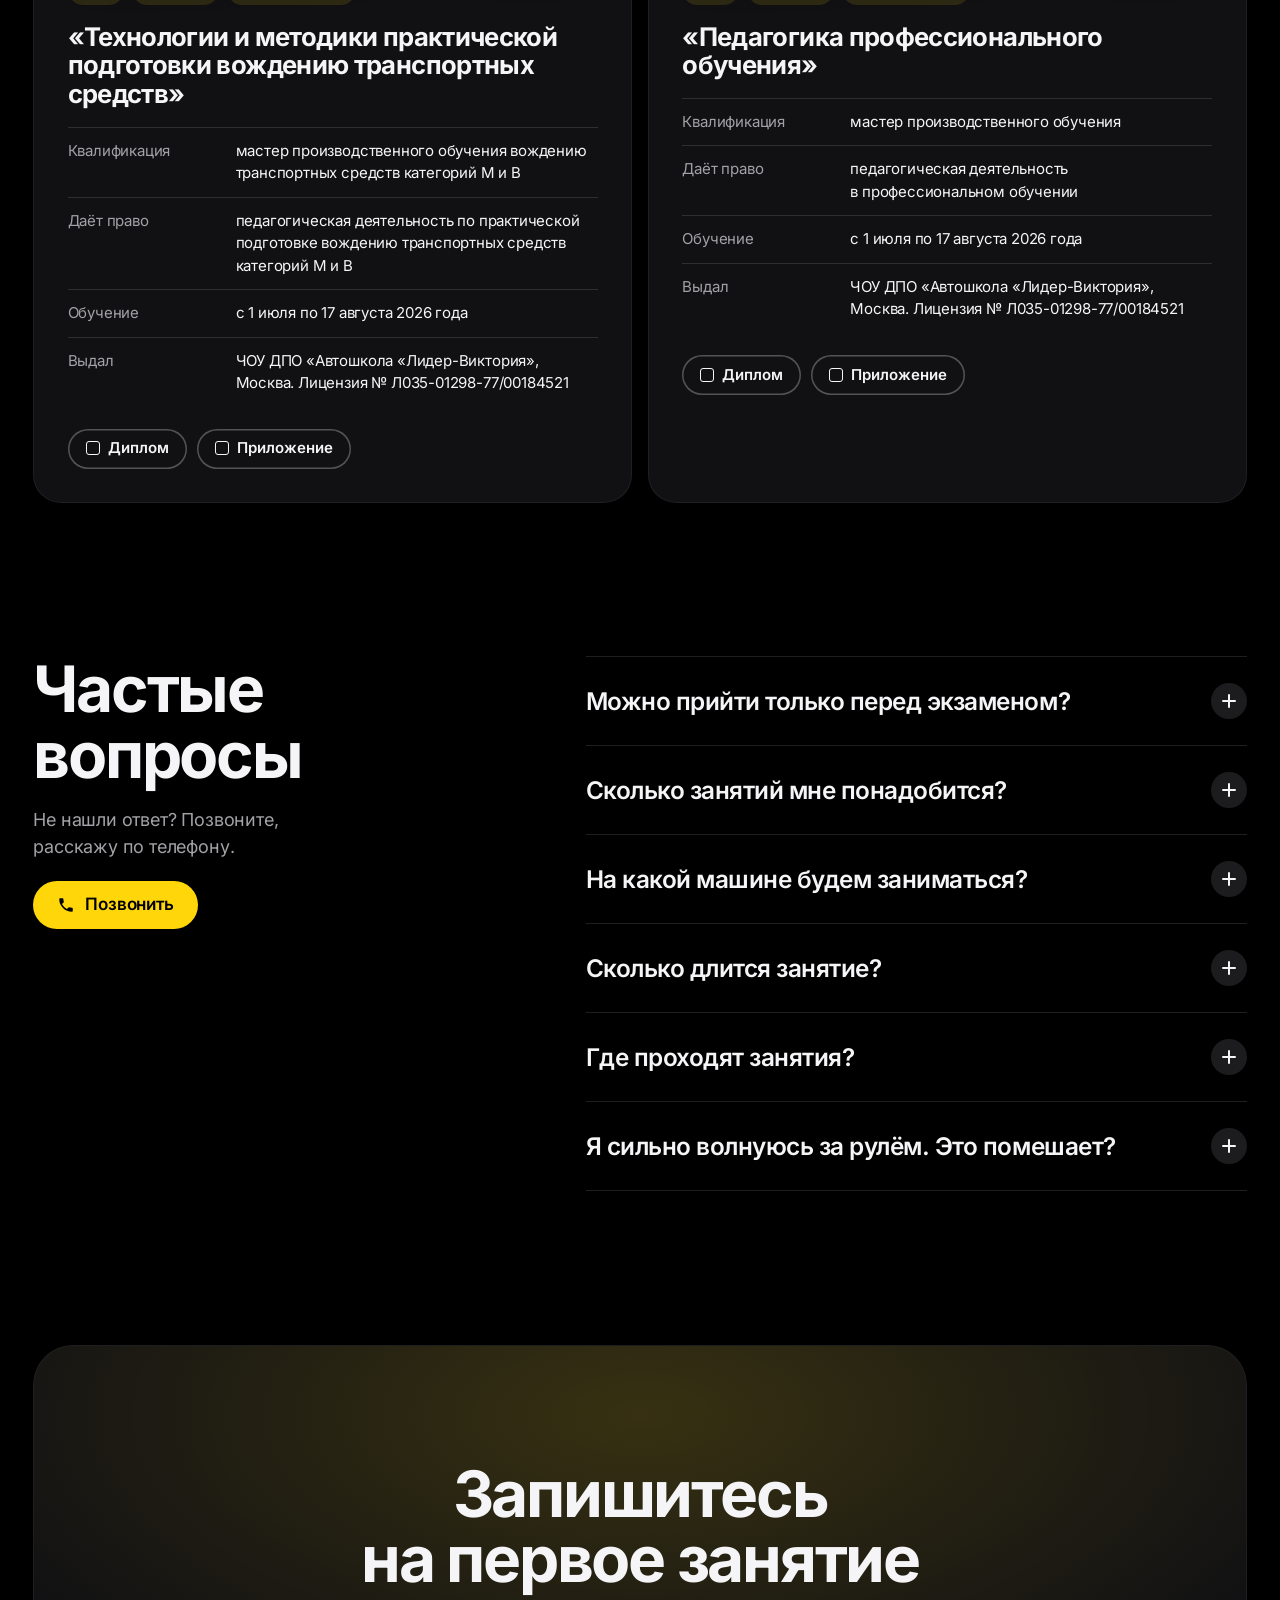
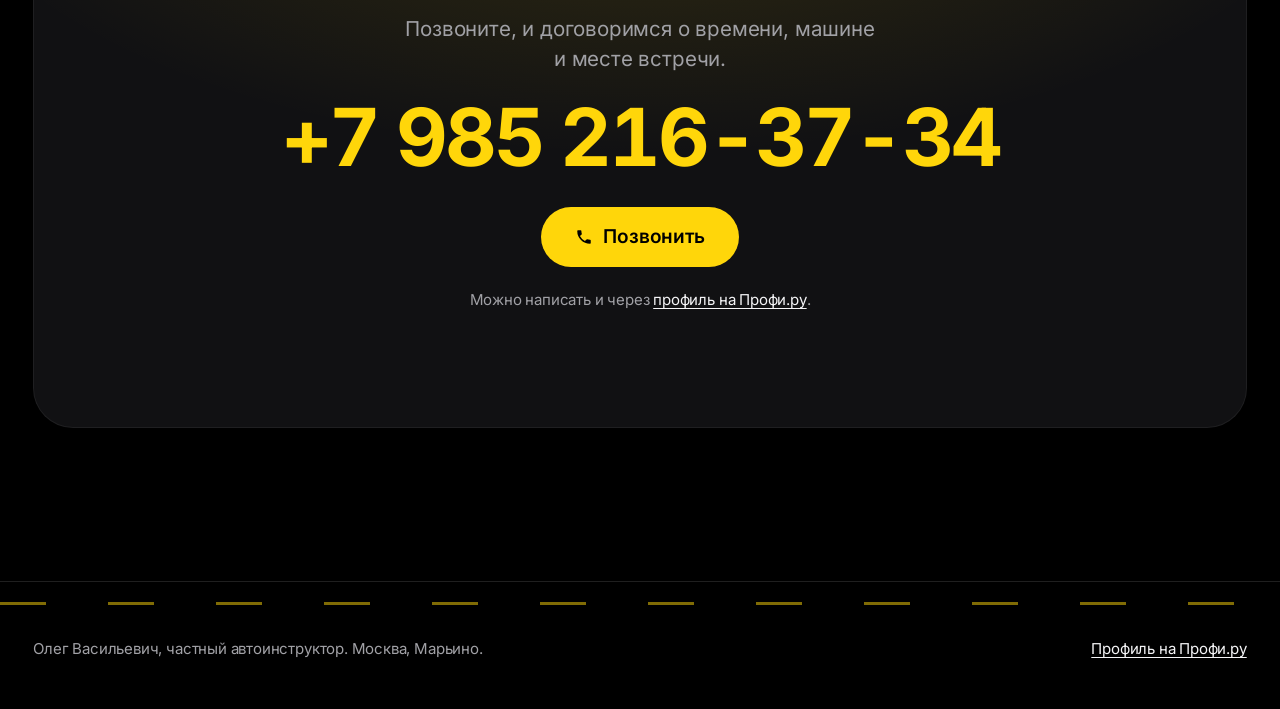
==== commit 19d94a6a: "Карточки дипломов" ====
--- a/index.html
+++ b/index.html
@@ -4,7 +4,7 @@
 <meta charset="utf-8">
 <meta name="viewport" content="width=device-width, initial-scale=1, viewport-fit=cover">
 <title>Автоинструктор в Марьино — Олег Васильевич. Механика и автомат, подготовка к экзамену в ГАИ</title>
-<meta name="description" content="Частный автоинструктор в Марьино (Москва). Учу водить с 2012 года, 4,95 по 213 отзывам на Профи.ру. Подготовка к экзамену в ГАИ, вождение по городу, площадка. Haval Jolion и Nissan Almera, механика и автомат.">
+<meta name="description" content="Частный автоинструктор в Марьино (Москва). Учу водить с 2010 года, 4,95 по 213 отзывам на Профи.ру. Подготовка к экзамену в ГАИ, вождение по городу, площадка. Haval Jolion и Nissan Almera, механика и автомат.">
 <meta name="theme-color" content="#000000">
 <meta name="color-scheme" content="dark">
 <meta property="og:type" content="website">
@@ -14,7 +14,7 @@
 <link rel="icon" href="assets/favicon.svg" type="image/svg+xml">
 <link rel="preload" href="assets/jolion.webp" as="image" type="image/webp">
 <link rel="preload" href="assets/wheel_front.webp" as="image" type="image/webp">
-<link rel="stylesheet" href="css/styles.css?v=10">
+<link rel="stylesheet" href="css/styles.css?v=13">
 <script>document.documentElement.classList.add("js");</script>
 <script type="application/ld+json">
 {
@@ -51,6 +51,7 @@
       <a href="#otzyvy">Отзывы</a>
       <a href="#voprosy">Вопросы</a>
     </nav>
+    <a class="nav__phone" data-phone hidden></a>
     <a class="btn btn--sm" data-call href="#svyaz">Позвонить</a>
   </div>
 </header>
@@ -68,7 +69,7 @@
           <span class="line"><span data-hero-in style="--i:3">научить</span></span>
           <span class="line line--u"><span data-hero-in style="--i:4">водить.<svg class="swoosh" viewBox="0 0 300 24" preserveAspectRatio="none" aria-hidden="true"><path pathLength="1" d="M4 15 C 60 8, 120 6, 180 9 S 270 16, 296 10"/></svg></span></span>
         </h1>
-        <p class="hero__lead" data-hero-in style="--i:5">С&nbsp;2012 года учу водить спокойно и&nbsp;понятно. Готовлю к&nbsp;экзамену в&nbsp;ГАИ на&nbsp;механике и&nbsp;автомате.</p>
+        <p class="hero__lead" data-hero-in style="--i:5">С&nbsp;2010 года учу водить спокойно и&nbsp;понятно. Готовлю к&nbsp;экзамену в&nbsp;ГАИ на&nbsp;механике и&nbsp;автомате.</p>
       </div>
 
       <div class="hero__show">
@@ -94,7 +95,7 @@
       <div class="facts" data-hero-in style="--i:6">
         <a class="facts__cell" href="#ceny"><span class="facts__k">Машины</span><span class="facts__v">Jolion и&nbsp;Almera</span></a>
         <a class="facts__cell" href="#ceny"><span class="facts__k">Коробка</span><span class="facts__v">Механика и&nbsp;автомат</span></a>
-        <a class="facts__cell" href="#ceny"><span class="facts__k">Занятие 60&nbsp;минут</span><span class="facts__v">от&nbsp;1200&nbsp;₽</span></a>
+        <a class="facts__cell" href="#ceny"><span class="facts__k">Занятие 60&nbsp;минут</span><span class="facts__v">от&nbsp;1700&nbsp;₽</span></a>
         <a class="facts__cell" href="#otzyvy"><span class="facts__k">Профи.ру</span><span class="facts__v"><span class="stars" aria-hidden="true">★</span> 4,95, 213 отзывов</span></a>
         <a class="btn btn--lg facts__call" data-call href="#svyaz">Позвонить</a>
       </div>
@@ -103,7 +104,7 @@
 
   <!-- Строка, которая проявляется при прокрутке -->
   <section class="wrap statement" aria-label="Коротко об опыте">
-    <p class="statement__text" id="statement">Я&nbsp;за&nbsp;рулём 30&nbsp;лет и&nbsp;14&nbsp;из&nbsp;них учу водить других. 213&nbsp;учеников оставили отзывы на&nbsp;Профи.ру, средняя оценка&nbsp;4,95.</p>
+    <p class="statement__text" id="statement">Я&nbsp;за&nbsp;рулём 30&nbsp;лет и&nbsp;16&nbsp;из&nbsp;них учу водить других. 213&nbsp;учеников оставили отзывы на&nbsp;Профи.ру, средняя оценка&nbsp;4,95.</p>
   </section>
 
   <!-- С чем приходят -->
@@ -203,7 +204,7 @@
         </svg>
         <h3>Nissan Almera</h3>
         <p class="car-card__box">Механика</p>
-        <p class="car-card__price">1200–2500&nbsp;₽</p>
+        <p class="car-card__price">1700–2500&nbsp;₽</p>
         <p class="car-card__per">за&nbsp;60&nbsp;минут</p>
       </article>
     </div>
@@ -278,14 +279,64 @@
     <h2 id="h-about" data-reveal>Об инструкторе</h2>
     <div class="about">
       <div class="about__text" data-reveal>
-        <p>Меня зовут Олег Васильевич. Я&nbsp;за&nbsp;рулём с&nbsp;1996&nbsp;года, а&nbsp;с&nbsp;2012-го учу водить других.</p>
+        <p>Меня зовут Олег Васильевич. Я&nbsp;за&nbsp;рулём с&nbsp;1996&nbsp;года, а&nbsp;с&nbsp;2010-го учу водить других.</p>
         <p class="muted">На&nbsp;занятиях передаю то, что накопил за&nbsp;эти годы: разбираем разные дорожные ситуации, чтобы вы управляли машиной уверенно, правильно и, главное, безопасно.</p>
       </div>
       <ul class="creds">
-        <li data-reveal><strong>2019</strong><span>Программа «Основы педагогической деятельности мастера производственного обучения по&nbsp;подготовке водителей категорий B, B1», Столичный центр «Экономики и&nbsp;права»</span></li>
-        <li data-reveal style="--d:.06s"><strong>2015</strong><span>Удостоверение о&nbsp;повышении квалификации: мастер производственного обучения по&nbsp;подготовке водителей категории B</span></li>
-        <li data-reveal style="--d:.12s"><strong>2013</strong><span>С&nbsp;января работаю через Профи.ру, паспорт проверен сервисом</span></li>
+        <li data-reveal><strong>2010</strong><span>Начал работать инструктором по&nbsp;вождению</span></li>
+        <li data-reveal style="--d:.06s"><strong>2013</strong><span>С&nbsp;января работаю через Профи.ру, паспорт проверен сервисом</span></li>
+        <li data-reveal style="--d:.12s"><strong>2015</strong><span>Удостоверение о&nbsp;повышении квалификации: мастер производственного обучения по&nbsp;подготовке водителей категории B</span></li>
+        <li data-reveal style="--d:.18s"><strong>2019</strong><span>Программа «Основы педагогической деятельности мастера производственного обучения по&nbsp;подготовке водителей категорий B, B1», Столичный центр «Экономики и&nbsp;права»</span></li>
+        <li data-reveal style="--d:.24s"><strong>2026</strong><span>Два диплома о&nbsp;профессиональной переподготовке, по&nbsp;256&nbsp;часов. <a class="creds__link" href="#diplomy">Подробнее о&nbsp;них ниже</a></span></li>
       </ul>
+    </div>
+    <div class="proofs" id="diplomy">
+      <div class="proofs__head" data-reveal>
+        <h3>Квалификация подтверждена документами</h3>
+        <p class="muted">Два диплома о&nbsp;профессиональной переподготовке 2026 года. Нажмите на&nbsp;документ, чтобы рассмотреть его.</p>
+      </div>
+      <div class="proofs__grid">
+      <article class="proof" data-reveal style="--d:0s">
+        <div class="proof__stack">
+          <a class="doc__item proof__doc proof__doc--front" data-group="dip-tech" href="assets/docs/dip-tech.webp" data-w="1280" data-h="919" data-caption="Диплом «Технологии и методики практической подготовки вождению транспортных средств»"><img src="assets/docs/dip-tech-pv.webp" width="613" height="440" loading="lazy" decoding="async" alt="Диплом «Технологии и методики практической подготовки вождению транспортных средств»"></a>
+          <a class="doc__item proof__doc proof__doc--back" data-group="dip-tech" href="assets/docs/app-tech.webp" data-w="987" data-h="1280" data-caption="Приложение к диплому «Технологии и методики практической подготовки вождению транспортных средств»"><img src="assets/docs/app-tech-pv.webp" width="339" height="440" loading="lazy" decoding="async" alt="Приложение к диплому «Технологии и методики практической подготовки вождению транспортных средств»"></a>
+        </div>
+        <div class="proof__body">
+          <ul class="proof__chips"><li>2026</li><li>256 часов</li><li>Переподготовка</li></ul>
+          <h4 class="proof__title">«Технологии и методики практической подготовки вождению транспортных средств»</h4>
+          <dl class="proof__facts">
+            <div><dt>Квалификация</dt><dd>мастер производственного обучения вождению транспортных средств категорий M и&nbsp;B</dd></div>
+            <div><dt>Даёт право</dt><dd>педагогическая деятельность по&nbsp;практической подготовке вождению транспортных средств категорий M и&nbsp;B</dd></div>
+            <div><dt>Обучение</dt><dd>с&nbsp;1&nbsp;июля по&nbsp;17&nbsp;августа 2026 года</dd></div>
+            <div><dt>Выдал</dt><dd>ЧОУ ДПО «Автошкола «Лидер-Виктория», Москва. <span class="nowrap">Лицензия №&nbsp;Л035-01298-77/00184521</span></dd></div>
+          </dl>
+          <div class="proof__actions">
+            <button class="proof__btn" type="button" data-open="dip-tech:0">Диплом</button>
+            <button class="proof__btn" type="button" data-open="dip-tech:1">Приложение</button>
+          </div>
+        </div>
+      </article>
+      <article class="proof" data-reveal style="--d:.08s">
+        <div class="proof__stack">
+          <a class="doc__item proof__doc proof__doc--front" data-group="dip-ped" href="assets/docs/dip-ped.webp" data-w="1280" data-h="917" data-caption="Диплом «Педагогика профессионального обучения»"><img src="assets/docs/dip-ped-pv.webp" width="614" height="440" loading="lazy" decoding="async" alt="Диплом «Педагогика профессионального обучения»"></a>
+          <a class="doc__item proof__doc proof__doc--back" data-group="dip-ped" href="assets/docs/app-ped.webp" data-w="971" data-h="1280" data-caption="Приложение к диплому «Педагогика профессионального обучения»"><img src="assets/docs/app-ped-pv.webp" width="334" height="440" loading="lazy" decoding="async" alt="Приложение к диплому «Педагогика профессионального обучения»"></a>
+        </div>
+        <div class="proof__body">
+          <ul class="proof__chips"><li>2026</li><li>256 часов</li><li>Переподготовка</li></ul>
+          <h4 class="proof__title">«Педагогика профессионального обучения»</h4>
+          <dl class="proof__facts">
+            <div><dt>Квалификация</dt><dd>мастер производственного обучения</dd></div>
+            <div><dt>Даёт право</dt><dd>педагогическая деятельность в&nbsp;профессиональном обучении</dd></div>
+            <div><dt>Обучение</dt><dd>с&nbsp;1&nbsp;июля по&nbsp;17&nbsp;августа 2026 года</dd></div>
+            <div><dt>Выдал</dt><dd>ЧОУ ДПО «Автошкола «Лидер-Виктория», Москва. <span class="nowrap">Лицензия №&nbsp;Л035-01298-77/00184521</span></dd></div>
+          </dl>
+          <div class="proof__actions">
+            <button class="proof__btn" type="button" data-open="dip-ped:0">Диплом</button>
+            <button class="proof__btn" type="button" data-open="dip-ped:1">Приложение</button>
+          </div>
+        </div>
+      </article>
+      </div>
     </div>
   </section>
 
@@ -363,7 +414,7 @@
 
 <a class="btn dock" data-call href="#svyaz" id="dock">Позвонить</a>
 
-<script src="js/config.js?v=10"></script>
-<script src="js/main.js?v=10"></script>
+<script src="js/config.js?v=13"></script>
+<script src="js/main.js?v=13"></script>
 </body>
 </html>
--- a/css/styles.css
+++ b/css/styles.css
@@ -141,6 +141,8 @@
   color: var(--muted); text-decoration: none; transition: color .3s var(--ease-out);
 }
 .nav__links a:hover, .nav__links a.is-active { color: var(--text); }
+.nav__phone { font-weight: 600; font-size: .9375rem; text-decoration: none; white-space: nowrap; font-variant-numeric: tabular-nums; transition: color .25s; }
+.nav__phone:hover { color: var(--yellow); }
 .nav__pill { /* подсветка активного раздела, плавно переезжает */
   position: absolute; z-index: 0; top: 0; left: 0; height: 100%; width: 0;
   border-radius: 999px; background: rgba(255, 255, 255, .1); opacity: 0;
@@ -429,6 +431,59 @@
 .creds strong { color: var(--yellow); font-size: 1.25rem; font-variant-numeric: tabular-nums; }
 .creds span { color: var(--muted); }
 
+/* Дипломы: карточки с описанием и документами веером */
+.proofs { margin-top: clamp(64px, 8vw, 120px); scroll-margin-top: calc(var(--nav-h) + 24px); }
+.proofs__head { display: grid; gap: 10px; margin-bottom: clamp(24px, 3vw, 40px); max-width: 44em; }
+.proofs__head h3 { font-size: clamp(1.75rem, 3vw, 2.75rem); letter-spacing: -0.035em; font-weight: 700; }
+.proofs__grid { display: grid; grid-template-columns: repeat(2, minmax(0, 1fr)); gap: 16px; }
+.proof {
+  position: relative; overflow: hidden; border-radius: var(--r-card);
+  background: var(--s1); border: 1px solid rgba(255, 255, 255, .06);
+  display: grid; grid-template-rows: auto 1fr;
+  transition: border-color .5s var(--ease-out), background-color .5s var(--ease-out);
+}
+.proof::before { /* мягкий жёлтый свет над документами */
+  content: ""; position: absolute; left: 50%; top: -30%; width: 90%; height: 70%; transform: translateX(-50%);
+  background: radial-gradient(closest-side, rgba(255, 214, 10, .14), transparent); pointer-events: none;
+  opacity: .6; transition: opacity .6s var(--ease-out);
+}
+.proof:hover { border-color: rgba(255, 214, 10, .35); }
+.proof:hover::before { opacity: 1; }
+
+.proof__stack { position: relative; height: clamp(230px, 20vw, 300px); margin: clamp(24px, 2.6vw, 40px) clamp(24px, 2.6vw, 40px) 0; }
+.proof__doc {
+  position: absolute; bottom: 0; display: block; height: 88%; border-radius: 12px; overflow: hidden; cursor: zoom-in;
+  box-shadow: 0 0 0 1px rgba(255, 214, 10, .3), 0 18px 40px rgba(0, 0, 0, .55);
+  transition: transform .7s var(--ease-spring), box-shadow .4s var(--ease-out);
+}
+.proof__doc img { display: block; height: 100%; width: auto; }
+.proof__doc--front { left: 4%; z-index: 2; transform: rotate(-3deg); }
+.proof__doc--back { right: 6%; z-index: 1; height: 92%; transform: rotate(6deg) translateY(-4%); filter: brightness(.82); transition: transform .7s var(--ease-spring), box-shadow .4s, filter .4s; }
+.proof:hover .proof__doc--front { transform: rotate(-1deg) translate(-4%, -3%); }
+.proof:hover .proof__doc--back { transform: rotate(9deg) translate(8%, -8%); filter: none; }
+.proof__doc:hover, .proof__doc:focus-visible { outline: none; z-index: 3; box-shadow: 0 0 0 2px var(--yellow), 0 22px 50px rgba(0, 0, 0, .6); }
+
+.proof__body { position: relative; padding: clamp(24px, 2.6vw, 40px); display: grid; gap: 18px; align-content: start; }
+.proof__chips { display: flex; flex-wrap: wrap; gap: 8px; }
+.proof__chips li { padding: 6px 12px 5px; border-radius: 999px; font-size: .8125rem; font-weight: 600; background: rgba(255, 214, 10, .12); color: var(--yellow); }
+.proof__title { font-size: clamp(1.375rem, 2vw, 1.875rem); line-height: 1.12; letter-spacing: -0.025em; font-weight: 700; margin: 0; }
+.proof__facts { margin: 0; display: grid; gap: 0; }
+.proof__facts div { display: grid; grid-template-columns: 9.5rem minmax(0, 1fr); gap: 16px; padding: 12px 0; border-top: 1px solid var(--line); }
+.proof__facts dt { color: var(--muted); font-size: .9375rem; }
+.proof__facts dd { margin: 0; font-size: .9375rem; }
+.proof__actions { display: flex; flex-wrap: wrap; gap: 10px; margin-top: 4px; }
+.proof__btn {
+  min-height: 40px; padding: 0 18px; border-radius: 999px; border: 0; cursor: pointer; font: inherit; font-size: .9375rem; font-weight: 600;
+  color: var(--text); background: transparent; box-shadow: inset 0 0 0 1.5px rgba(255, 255, 255, .28);
+  transition: background-color .25s, box-shadow .25s, color .25s, transform .35s var(--ease-spring);
+}
+.proof__btn::before { content: ""; display: inline-block; width: 14px; height: 14px; margin: 0 8px -2px 0; border: 1.6px solid currentColor; border-radius: 3px; box-sizing: border-box; }
+.proof__btn:hover { background: var(--yellow); color: #000; box-shadow: none; }
+.proof__btn:active { transform: scale(.96); }
+.nowrap { white-space: nowrap; }
+.creds__link { color: var(--text); text-underline-offset: 3px; }
+.creds__link:hover { color: var(--yellow); }
+
 /* Вопросы: высота раскрывается плавно (JS), значок поворачивается */
 .faq-block { display: grid; grid-template-columns: minmax(0, 5fr) minmax(0, 7fr); gap: 32px 80px; align-items: start; }
 .faq-block__head { position: sticky; top: calc(var(--nav-h) + 40px); display: grid; gap: 20px; justify-items: start; }
@@ -501,7 +556,7 @@
 @media (max-width: 900px) {
   .hero__grid { grid-template-columns: 1fr; }
   .hero { justify-content: flex-start; }
-  .split-head, .steps-block, .reviews, .about, .faq-block { grid-template-columns: 1fr; }
+  .split-head, .steps-block, .reviews, .about, .faq-block, .proofs__grid { grid-template-columns: 1fr; }
   .faq-block__head { position: static; }
   .split-head p { justify-self: start; }
   .steps-block__head { position: static; }
@@ -511,7 +566,7 @@
 @media (max-width: 640px) {
   :root { --nav-h: 52px; --r-card: 24px; }
   body { font-size: 1rem; }
-  .nav .btn--sm { display: none; }
+  .nav .btn--sm, .nav__phone { display: none !important; }
   .hero__title { font-size: clamp(3.25rem, 15vw, 4.5rem); }
   .facts { grid-template-columns: 1fr 1fr; padding: 6px; }
   .facts__cell { padding: 10px 14px; }
@@ -519,6 +574,10 @@
   .facts__cell:nth-child(n+3) { border-top: 1px solid var(--line); border-radius: 0 0 14px 14px; }
   .facts__call { grid-column: 1 / -1; margin: 6px 0 0; }
   .showcase { margin-right: -14%; margin-left: -2%; }
+  .proof__facts div { grid-template-columns: 1fr; gap: 2px; }
+  .proof__stack { height: 210px; }
+  .proof__doc--front { height: 78%; left: 0; }
+  .proof__doc--back { right: 0; }
   .cr { --h: min(320px, 66vw); }
   .gal__item { border-radius: 20px; }
   .cr__track { -webkit-mask: none; mask: none; padding-block: 28px 22px; }
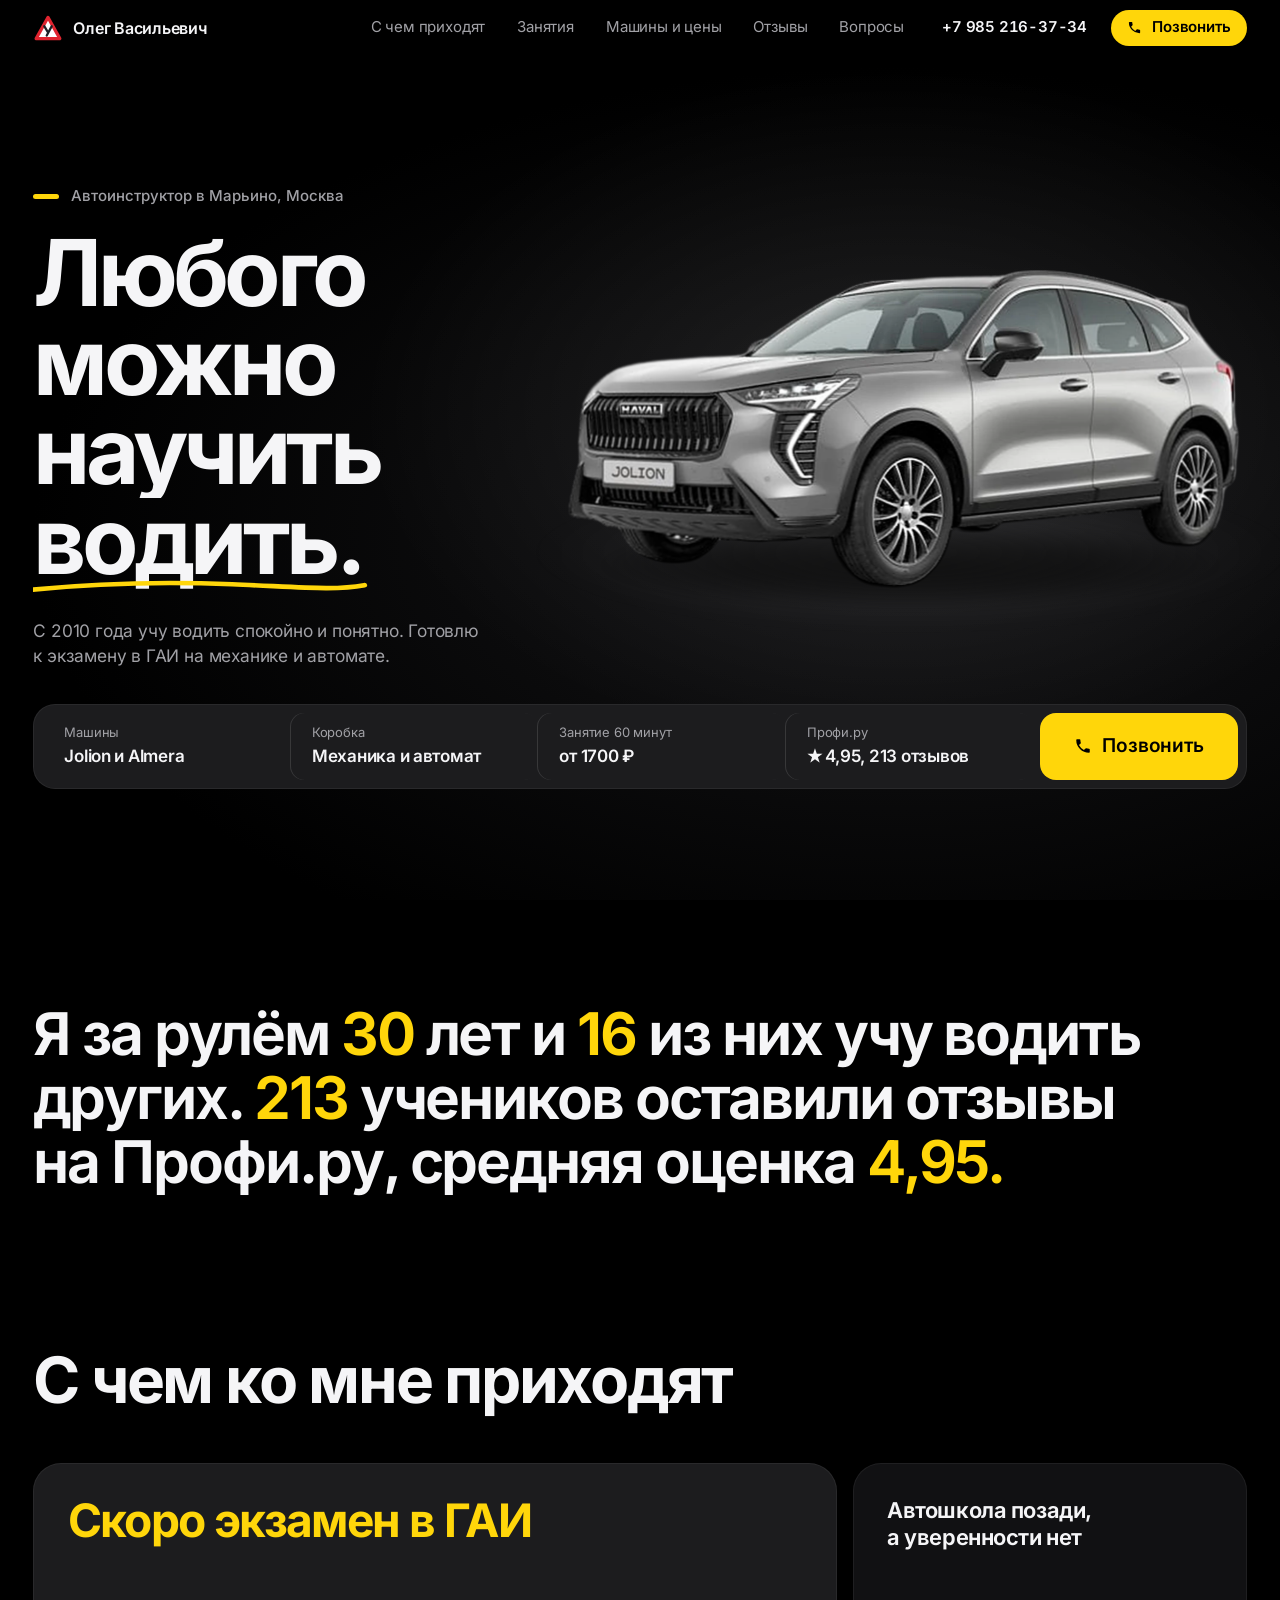
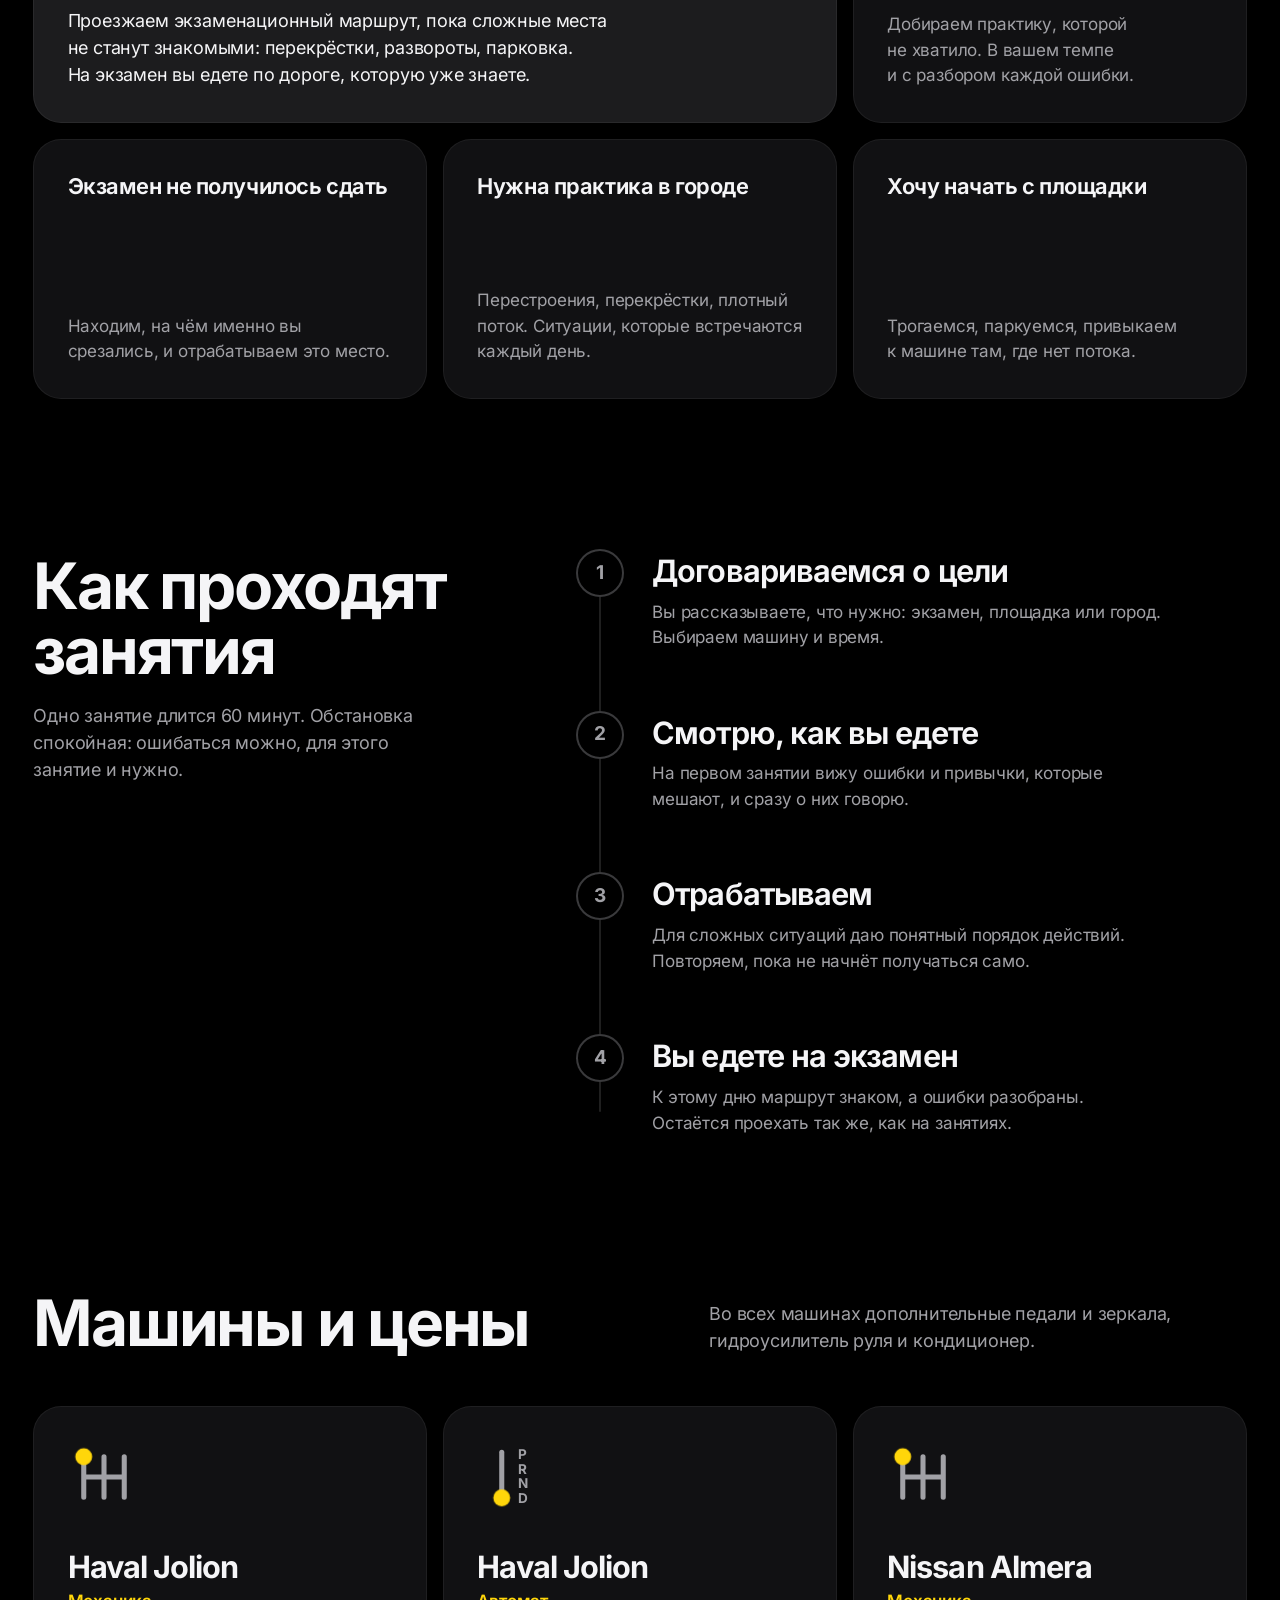
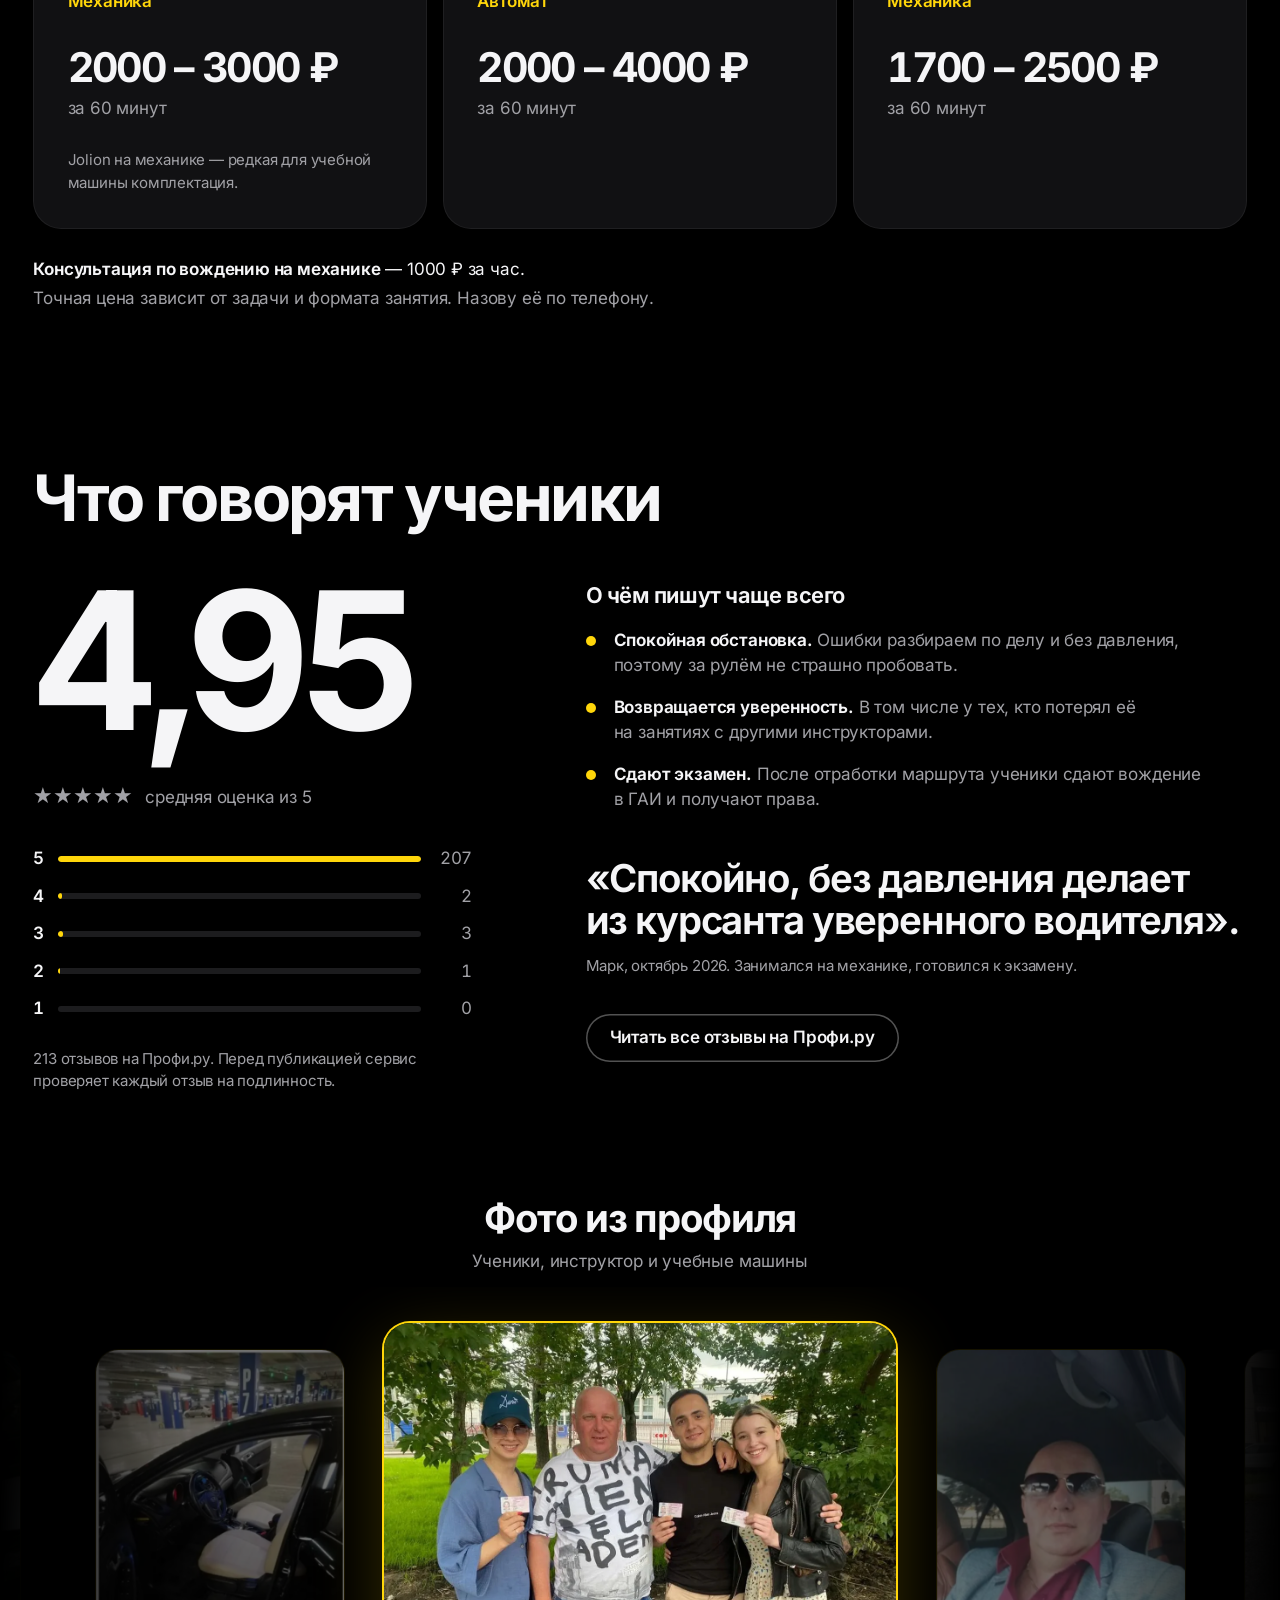
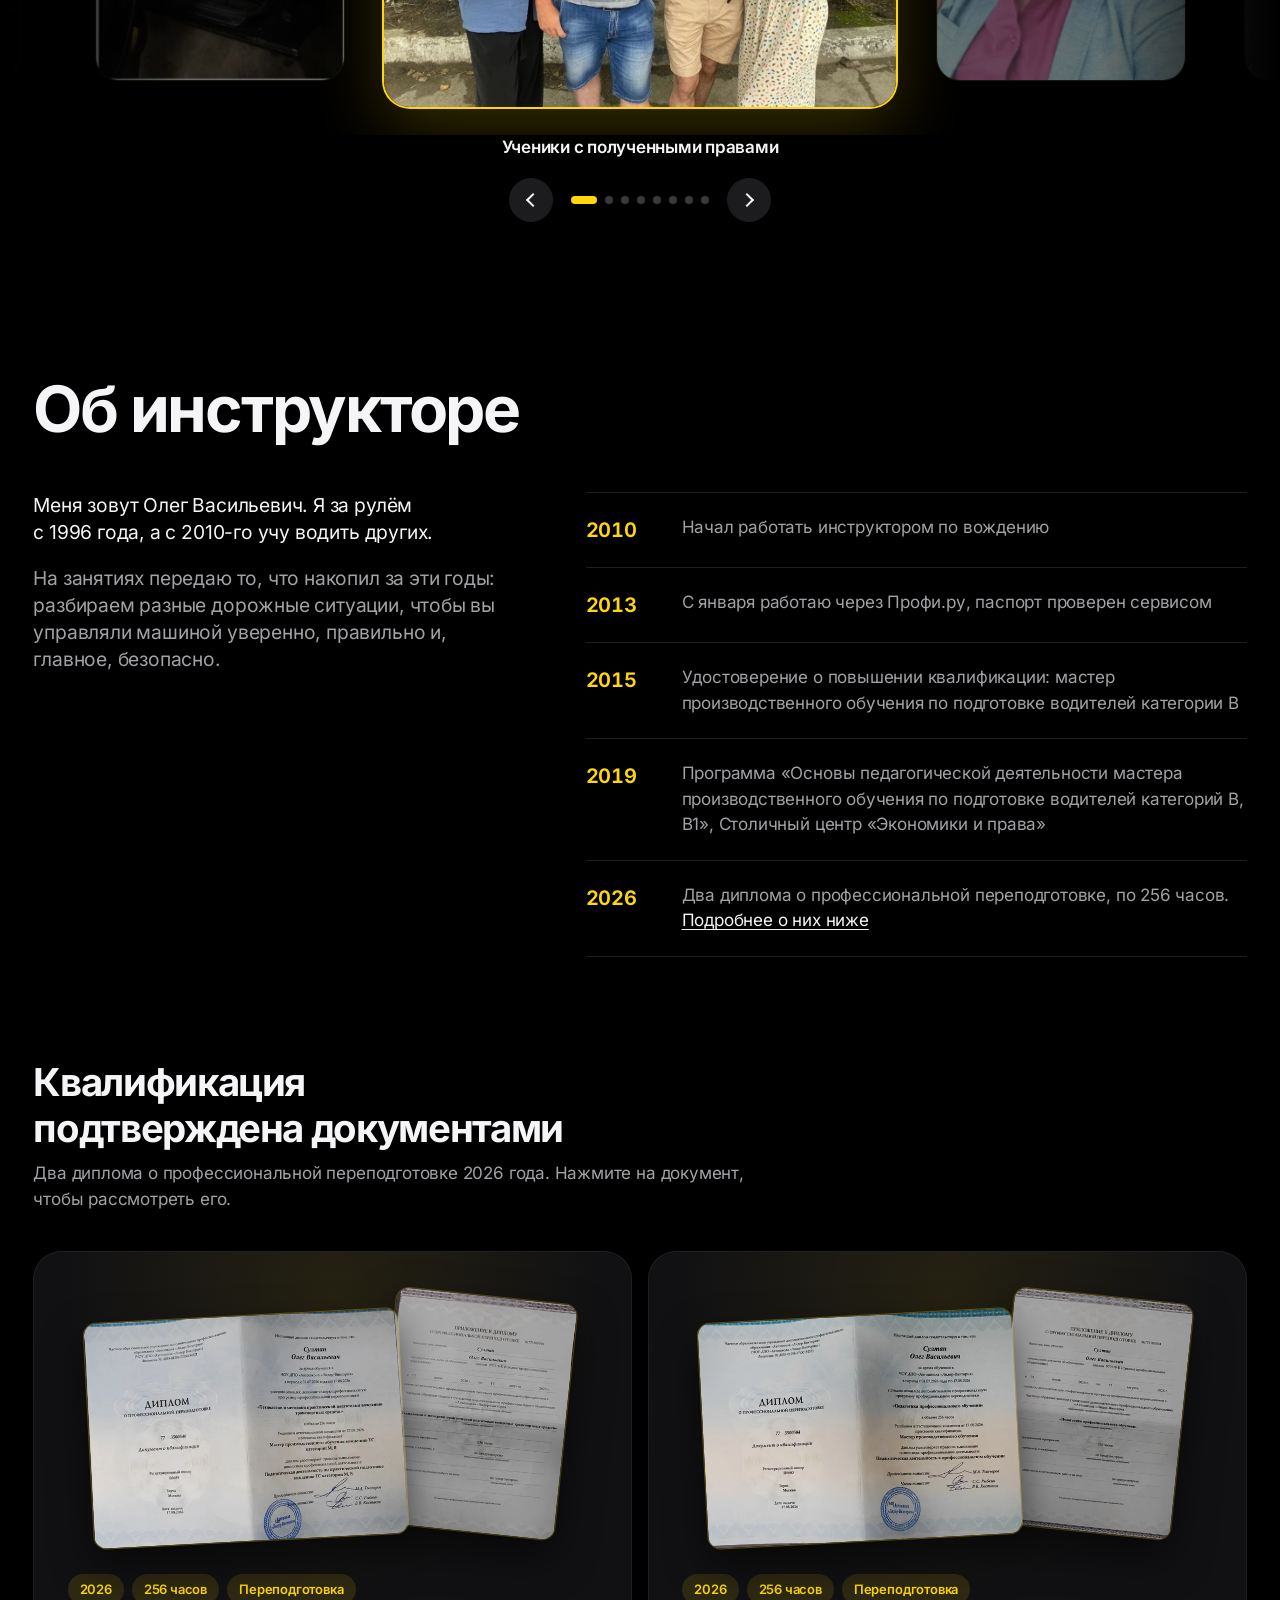
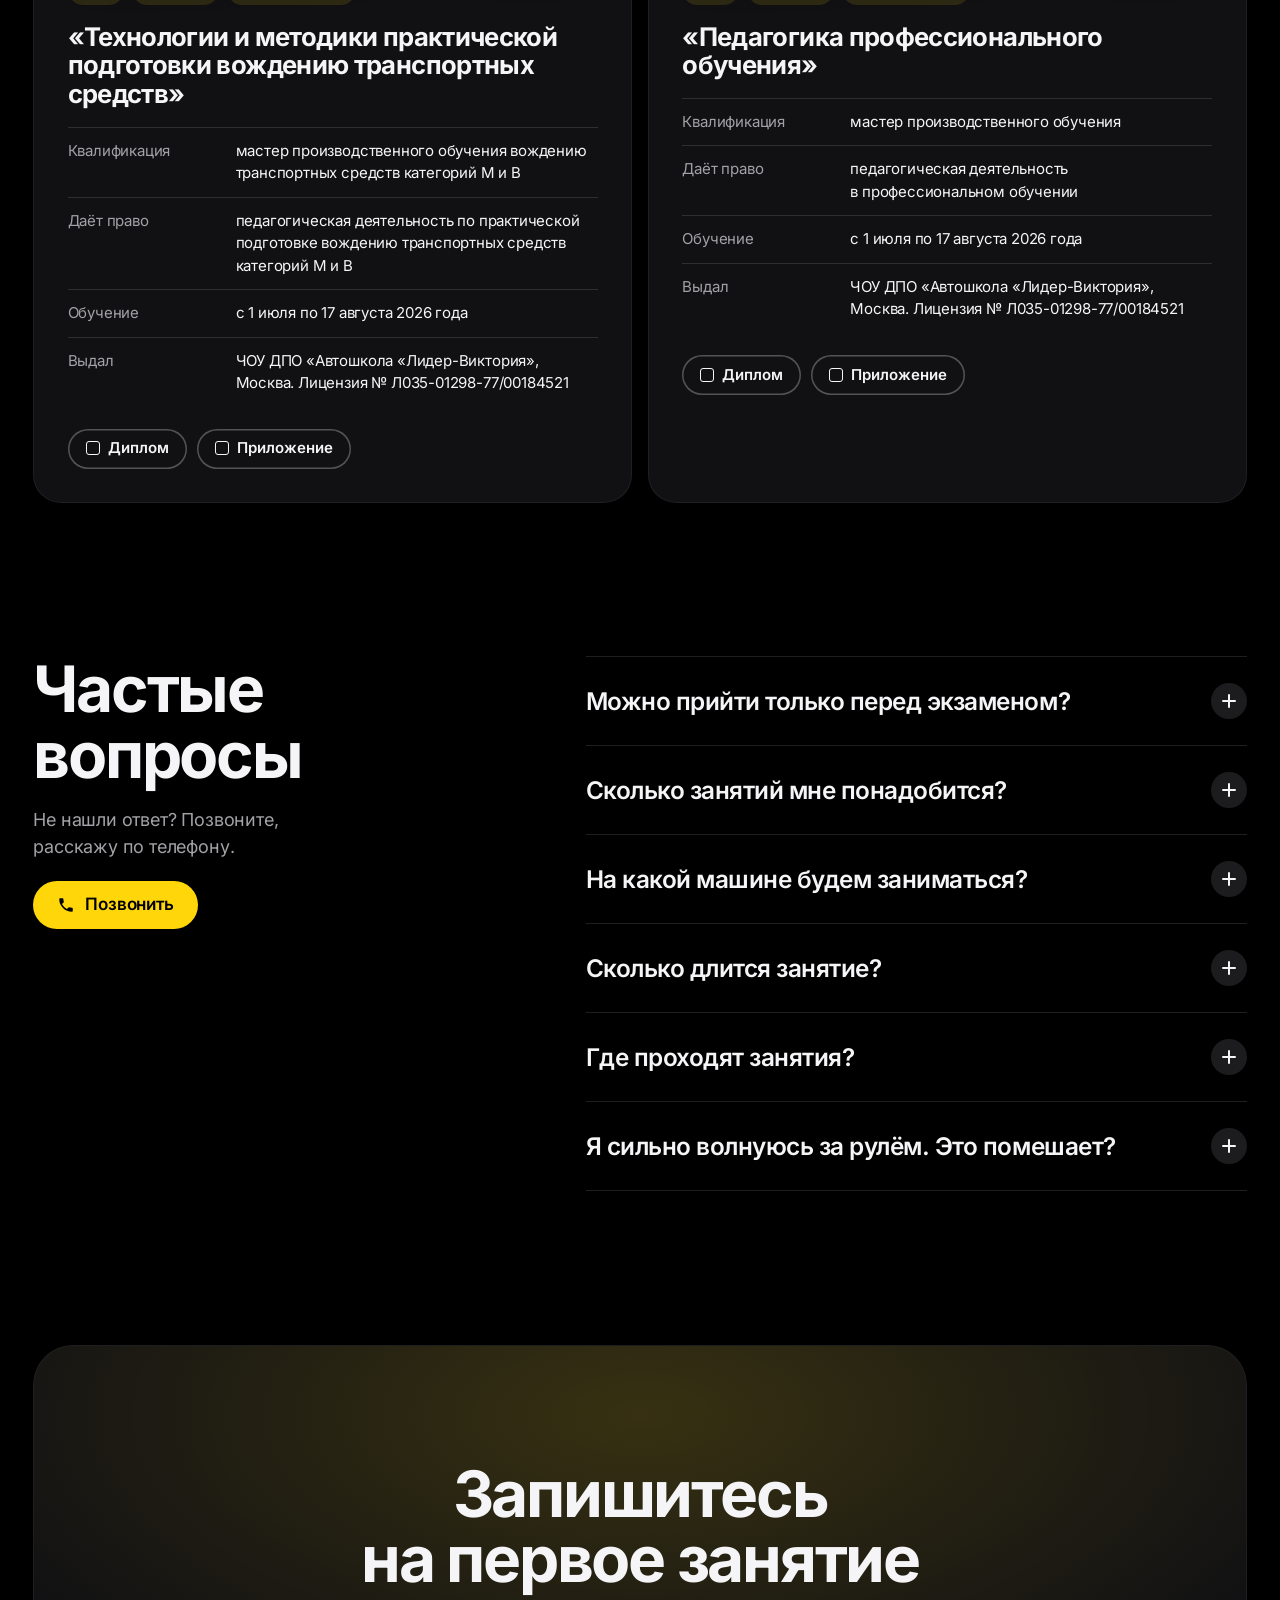
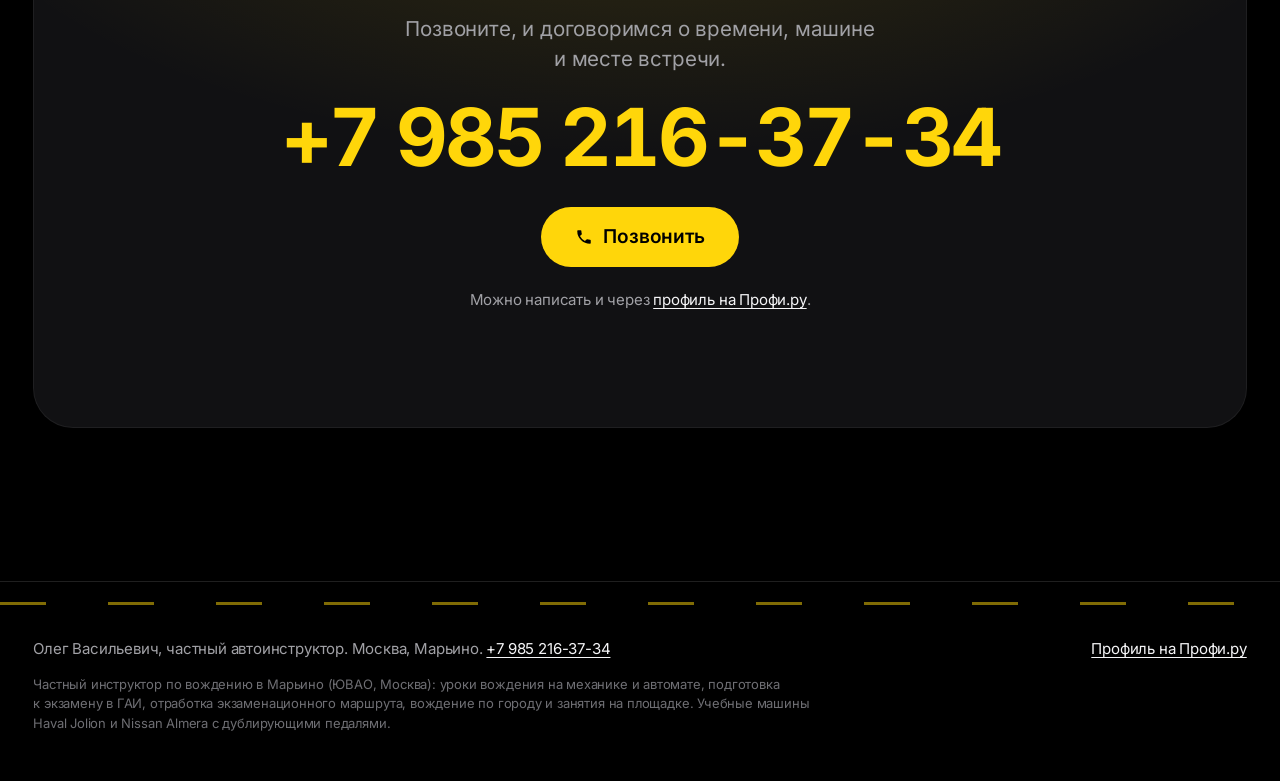
==== commit 16f68e36: "Домен instruktor-maryino.site, SEO, кнопка наверх" ====
--- a/index.html
+++ b/index.html
@@ -3,30 +3,183 @@
 <head>
 <meta charset="utf-8">
 <meta name="viewport" content="width=device-width, initial-scale=1, viewport-fit=cover">
-<title>Автоинструктор в Марьино — Олег Васильевич. Механика и автомат, подготовка к экзамену в ГАИ</title>
-<meta name="description" content="Частный автоинструктор в Марьино (Москва). Учу водить с 2010 года, 4,95 по 213 отзывам на Профи.ру. Подготовка к экзамену в ГАИ, вождение по городу, площадка. Haval Jolion и Nissan Almera, механика и автомат.">
+<title>Автоинструктор в Марьино — уроки вождения на механике и автомате | Олег Васильевич</title>
+<meta name="description" content="Частный инструктор по вождению в Марьино, Москва. Опыт с 2010 года, 4,95 по 213 отзывам. Подготовка к экзамену в ГАИ, маршрут, город, площадка. Haval Jolion и Nissan Almera, механика и автомат. Занятие от 1700 ₽. Тел. +7 985 216-37-34.">
+<meta name="robots" content="index, follow, max-image-preview:large">
+<link rel="canonical" href="https://instruktor-maryino.site/">
 <meta name="theme-color" content="#000000">
 <meta name="color-scheme" content="dark">
+<meta name="format-detection" content="telephone=yes">
+<meta name="geo.region" content="RU-MOW">
+<meta name="geo.placename" content="Москва, Марьино">
 <meta property="og:type" content="website">
 <meta property="og:locale" content="ru_RU">
+<meta property="og:site_name" content="Автоинструктор Олег Васильевич">
+<meta property="og:url" content="https://instruktor-maryino.site/">
 <meta property="og:title" content="Автоинструктор в Марьино — Олег Васильевич">
-<meta property="og:description" content="Учу водить спокойно и понятно. Готовлю к экзамену в ГАИ на механике и автомате. 4,95 по 213 отзывам на Профи.ру.">
+<meta property="og:description" content="Учу водить спокойно и понятно с 2010 года. Готовлю к экзамену в ГАИ на механике и автомате. 4,95 по 213 отзывам. Занятие от 1700 ₽.">
+<meta property="og:image" content="https://instruktor-maryino.site/assets/og.jpg">
+<meta property="og:image:width" content="1200">
+<meta property="og:image:height" content="630">
+<meta property="og:image:alt" content="Автоинструктор в Марьино: Haval Jolion и заголовок «Любого можно научить водить»">
+<meta name="twitter:card" content="summary_large_image">
 <link rel="icon" href="assets/favicon.svg" type="image/svg+xml">
+<link rel="apple-touch-icon" href="assets/apple-touch-icon.png">
 <link rel="preload" href="assets/jolion.webp" as="image" type="image/webp">
 <link rel="preload" href="assets/wheel_front.webp" as="image" type="image/webp">
-<link rel="stylesheet" href="css/styles.css?v=13">
+<link rel="stylesheet" href="css/styles.css?v=14">
 <script>document.documentElement.classList.add("js");</script>
 <script type="application/ld+json">
 {
   "@context": "https://schema.org",
   "@type": "DrivingSchool",
-  "name": "Автоинструктор Олег Васильевич",
-  "description": "Частный автоинструктор в Марьино: подготовка к экзамену в ГАИ, вождение по городу, занятия на площадке. Механика и автомат.",
-  "areaServed": "Москва, Марьино",
-  "address": { "@type": "PostalAddress", "addressLocality": "Москва", "addressRegion": "Марьино", "addressCountry": "RU" },
+  "@id": "https://instruktor-maryino.site/#instructor",
+  "name": "Автоинструктор Олег Васильевич — Марьино",
+  "description": "Частный автоинструктор в Марьино (Москва): подготовка к экзамену в ГАИ, отработка экзаменационного маршрута, вождение по городу и на площадке. Механика и автомат, Haval Jolion и Nissan Almera.",
+  "url": "https://instruktor-maryino.site/",
+  "telephone": "+7-985-216-37-34",
+  "image": [
+    "https://instruktor-maryino.site/assets/og.jpg",
+    "https://instruktor-maryino.site/assets/jolion.webp"
+  ],
+  "logo": "https://instruktor-maryino.site/assets/favicon.svg",
   "priceRange": "1000–4000 ₽",
-  "aggregateRating": { "@type": "AggregateRating", "ratingValue": "4.95", "reviewCount": "213", "bestRating": "5" },
-  "sameAs": ["https://profi.ru/profile/SultanOV/"]
+  "currenciesAccepted": "RUB",
+  "address": {
+    "@type": "PostalAddress",
+    "addressLocality": "Москва",
+    "addressRegion": "Москва",
+    "streetAddress": "район Марьино",
+    "addressCountry": "RU"
+  },
+  "areaServed": [
+    {
+      "@type": "Place",
+      "name": "Марьино, Москва"
+    },
+    {
+      "@type": "City",
+      "name": "Москва"
+    }
+  ],
+  "founder": {
+    "@type": "Person",
+    "name": "Олег Васильевич Султан",
+    "jobTitle": "Мастер производственного обучения вождению"
+  },
+  "sameAs": [
+    "https://profi.ru/profile/SultanOV/"
+  ],
+  "hasOfferCatalog": {
+    "@type": "OfferCatalog",
+    "name": "Занятия по вождению, 60 минут",
+    "itemListElement": [
+      {
+        "@type": "Offer",
+        "itemOffered": {
+          "@type": "Service",
+          "name": "Вождение на Haval Jolion, механика"
+        },
+        "priceSpecification": {
+          "@type": "PriceSpecification",
+          "minPrice": 2000,
+          "maxPrice": 3000,
+          "priceCurrency": "RUB"
+        }
+      },
+      {
+        "@type": "Offer",
+        "itemOffered": {
+          "@type": "Service",
+          "name": "Вождение на Haval Jolion, автомат"
+        },
+        "priceSpecification": {
+          "@type": "PriceSpecification",
+          "minPrice": 2000,
+          "maxPrice": 4000,
+          "priceCurrency": "RUB"
+        }
+      },
+      {
+        "@type": "Offer",
+        "itemOffered": {
+          "@type": "Service",
+          "name": "Вождение на Nissan Almera, механика"
+        },
+        "priceSpecification": {
+          "@type": "PriceSpecification",
+          "minPrice": 1700,
+          "maxPrice": 2500,
+          "priceCurrency": "RUB"
+        }
+      },
+      {
+        "@type": "Offer",
+        "itemOffered": {
+          "@type": "Service",
+          "name": "Консультация по вождению на механике, 1 час"
+        },
+        "price": 1000,
+        "priceCurrency": "RUB"
+      }
+    ]
+  }
+}
+</script>
+<script type="application/ld+json">
+{
+  "@context": "https://schema.org",
+  "@type": "FAQPage",
+  "mainEntity": [
+    {
+      "@type": "Question",
+      "name": "Можно прийти только перед экзаменом?",
+      "acceptedAnswer": {
+        "@type": "Answer",
+        "text": "Да. Многие приходят после автошколы на несколько занятий: проехать экзаменационный маршрут и убрать ошибки."
+      }
+    },
+    {
+      "@type": "Question",
+      "name": "Сколько занятий мне понадобится?",
+      "acceptedAnswer": {
+        "@type": "Answer",
+        "text": "Зависит от того, с чего начинаем и что нужно в итоге. После первого занятия скажу, сколько, на мой взгляд, потребуется."
+      }
+    },
+    {
+      "@type": "Question",
+      "name": "На какой машине будем заниматься?",
+      "acceptedAnswer": {
+        "@type": "Answer",
+        "text": "На выбор: Haval Jolion на механике или автомате либо Nissan Almera на механике. Во всех машинах есть дополнительные педали инструктора."
+      }
+    },
+    {
+      "@type": "Question",
+      "name": "Сколько длится занятие?",
+      "acceptedAnswer": {
+        "@type": "Answer",
+        "text": "60 минут."
+      }
+    },
+    {
+      "@type": "Question",
+      "name": "Где проходят занятия?",
+      "acceptedAnswer": {
+        "@type": "Answer",
+        "text": "В Марьино, на юго-востоке Москвы. Место встречи согласуем по телефону."
+      }
+    },
+    {
+      "@type": "Question",
+      "name": "Я сильно волнуюсь за рулём. Это помешает?",
+      "acceptedAnswer": {
+        "@type": "Answer",
+        "text": "Нет, с этим приходят многие. Начинаем там, где вам спокойно, и двигаемся дальше в вашем темпе."
+      }
+    }
+  ]
 }
 </script>
 </head>
@@ -180,7 +333,7 @@
         </svg>
         <h3>Haval Jolion</h3>
         <p class="car-card__box">Механика</p>
-        <p class="car-card__price">2000–3000&nbsp;₽</p>
+        <p class="car-card__price">2000&nbsp;–&nbsp;3000&nbsp;₽</p>
         <p class="car-card__per">за&nbsp;60&nbsp;минут</p>
         <p class="car-card__note">Jolion на&nbsp;механике&nbsp;— редкая для учебной машины комплектация.</p>
       </article>
@@ -193,7 +346,7 @@
         </svg>
         <h3>Haval Jolion</h3>
         <p class="car-card__box">Автомат</p>
-        <p class="car-card__price">2000–4000&nbsp;₽</p>
+        <p class="car-card__price">2000&nbsp;–&nbsp;4000&nbsp;₽</p>
         <p class="car-card__per">за&nbsp;60&nbsp;минут</p>
       </article>
 
@@ -204,7 +357,7 @@
         </svg>
         <h3>Nissan Almera</h3>
         <p class="car-card__box">Механика</p>
-        <p class="car-card__price">1700–2500&nbsp;₽</p>
+        <p class="car-card__price">1700&nbsp;–&nbsp;2500&nbsp;₽</p>
         <p class="car-card__per">за&nbsp;60&nbsp;минут</p>
       </article>
     </div>
@@ -382,7 +535,7 @@
     <div class="call" data-reveal>
       <h2 id="h-call">Запишитесь на&nbsp;первое занятие</h2>
       <p class="call__lead">Позвоните, и&nbsp;договоримся о&nbsp;времени, машине и&nbsp;месте встречи.</p>
-      <a class="call__phone" data-phone hidden></a>
+      <a class="call__phone" data-phone href="tel:+79852163734">+7 985 216-37-34</a>
       <div class="call__actions">
         <a class="btn btn--lg" data-call href="https://profi.ru/profile/SultanOV/">Позвонить</a>
         <a class="btn btn--ghost btn--lg" data-contact="whatsapp" target="_blank" rel="noopener" hidden>WhatsApp</a>
@@ -397,8 +550,11 @@
 <footer class="foot">
   <div class="foot__road" aria-hidden="true"></div>
   <div class="wrap foot__in">
-    <p>Олег Васильевич, частный автоинструктор. Москва, Марьино.</p>
+    <p>Олег Васильевич, частный автоинструктор. Москва, Марьино. <a href="tel:+79852163734">+7&nbsp;985&nbsp;216-37-34</a></p>
     <p><a href="https://profi.ru/profile/SultanOV/" target="_blank" rel="noopener">Профиль на&nbsp;Профи.ру</a></p>
+  </div>
+  <div class="wrap">
+    <p class="foot__seo">Частный инструктор по&nbsp;вождению в&nbsp;Марьино (ЮВАО, Москва): уроки вождения на&nbsp;механике и&nbsp;автомате, подготовка к&nbsp;экзамену в&nbsp;ГАИ, отработка экзаменационного маршрута, вождение по&nbsp;городу и&nbsp;занятия на&nbsp;площадке. Учебные машины Haval Jolion и&nbsp;Nissan Almera с&nbsp;дублирующими педалями.</p>
   </div>
 </footer>
 
@@ -412,9 +568,11 @@
   <button class="lb__btn lb__next" type="button" id="lbNext" aria-label="Следующее фото"></button>
 </dialog>
 
+<button class="totop" type="button" id="toTop" aria-label="Наверх" tabindex="-1"><svg viewBox="0 0 24 24" aria-hidden="true"><path d="M12 19V5M5 12l7-7 7 7"/></svg></button>
+
 <a class="btn dock" data-call href="#svyaz" id="dock">Позвонить</a>
 
-<script src="js/config.js?v=13"></script>
-<script src="js/main.js?v=13"></script>
+<script src="js/config.js?v=14"></script>
+<script src="js/main.js?v=14"></script>
 </body>
 </html>
--- a/css/styles.css
+++ b/css/styles.css
@@ -172,7 +172,7 @@
   font-size: clamp(3.25rem, min(7.2vw, 12vh), 8rem); line-height: .93; letter-spacing: -0.05em; font-weight: 700;
 }
 .hero__title .line { display: block; overflow: hidden; padding-bottom: .04em; }
-.hero__title .line--u { overflow: visible; }
+.hero__title .line--u { padding-bottom: .34em; margin-bottom: -.3em; } /* место под подчёркивание, слово при этом скрыто до появления */
 .hero__title .line > span { display: inline-block; position: relative; }
 .swoosh {
   position: absolute; left: -2%; bottom: -.16em; width: 104%; height: .24em; overflow: visible;
@@ -184,6 +184,7 @@
 /* появление текста */
 .js [data-hero-in] { opacity: 0; transform: translateY(24px); }
 .js .hero__title [data-hero-in] { opacity: 1; transform: translateY(105%); }
+.js .hero__title .line--u [data-hero-in] { transform: translateY(140%); }
 .js .swoosh path { stroke-dashoffset: 1; }
 .js.is-loaded [data-hero-in], .js.is-loaded .hero__title [data-hero-in] {
   opacity: 1; transform: none;
@@ -533,8 +534,25 @@
 /* ---------- Подвал ---------- */
 .foot { margin-top: var(--gap-block); position: relative; padding: 56px 0 48px; border-top: 1px solid var(--line); }
 .foot__road { position: absolute; left: 0; right: 0; top: 20px; height: 3px; background: repeating-linear-gradient(90deg, rgba(255, 214, 10, .5) 0 46px, transparent 46px 108px); }
+.foot__seo { margin-top: 14px; font-size: .8125rem; color: #6e6e73; max-width: 60em; }
 .foot__in { display: flex; flex-wrap: wrap; justify-content: space-between; gap: 8px 32px; font-size: .9375rem; color: var(--muted); }
 .foot a { color: var(--text); text-underline-offset: 3px; }
+
+/* ---------- Кнопка «Наверх» ---------- */
+.totop {
+  position: fixed; z-index: 44; right: clamp(16px, 2.4vw, 32px); bottom: clamp(16px, 2.4vw, 32px);
+  width: 52px; height: 52px; border-radius: 50%; border: 0; cursor: pointer; padding: 0;
+  display: grid; place-items: center; color: var(--text);
+  background: rgba(28, 28, 30, .78); -webkit-backdrop-filter: saturate(180%) blur(20px); backdrop-filter: saturate(180%) blur(20px);
+  box-shadow: inset 0 0 0 1px rgba(255, 255, 255, .12), 0 10px 30px rgba(0, 0, 0, .45);
+  opacity: 0; transform: translateY(16px) scale(.9); pointer-events: none;
+  transition: opacity .35s var(--ease-out), transform .5s var(--ease-spring), background-color .25s, color .25s;
+}
+.totop.is-on { opacity: 1; transform: none; pointer-events: auto; }
+.totop svg { width: 20px; height: 20px; fill: none; stroke: currentColor; stroke-width: 2.2; stroke-linecap: round; stroke-linejoin: round; transition: transform .4s var(--ease-spring); }
+@media (hover: hover) { .totop:hover { background: var(--yellow); color: #000; } .totop:hover svg { transform: translateY(-2px); } }
+.totop.is-on:active { transform: scale(.92); }
+html.lb-lock .totop { opacity: 0; pointer-events: none; }
 
 /* ---------- Кнопка звонка внизу на телефоне ---------- */
 .dock { display: none; }
@@ -598,6 +616,7 @@
   .call__actions .btn { flex: 1 1 100%; }
   .foot { padding-bottom: 104px; }
 
+  .totop { width: 48px; height: 48px; right: 16px; bottom: calc(82px + env(safe-area-inset-bottom)); }
   .dock {
     display: flex; position: fixed; z-index: 45; left: 16px; right: 16px; bottom: calc(14px + env(safe-area-inset-bottom));
     min-height: 54px; box-shadow: 0 12px 32px rgba(0, 0, 0, .55);
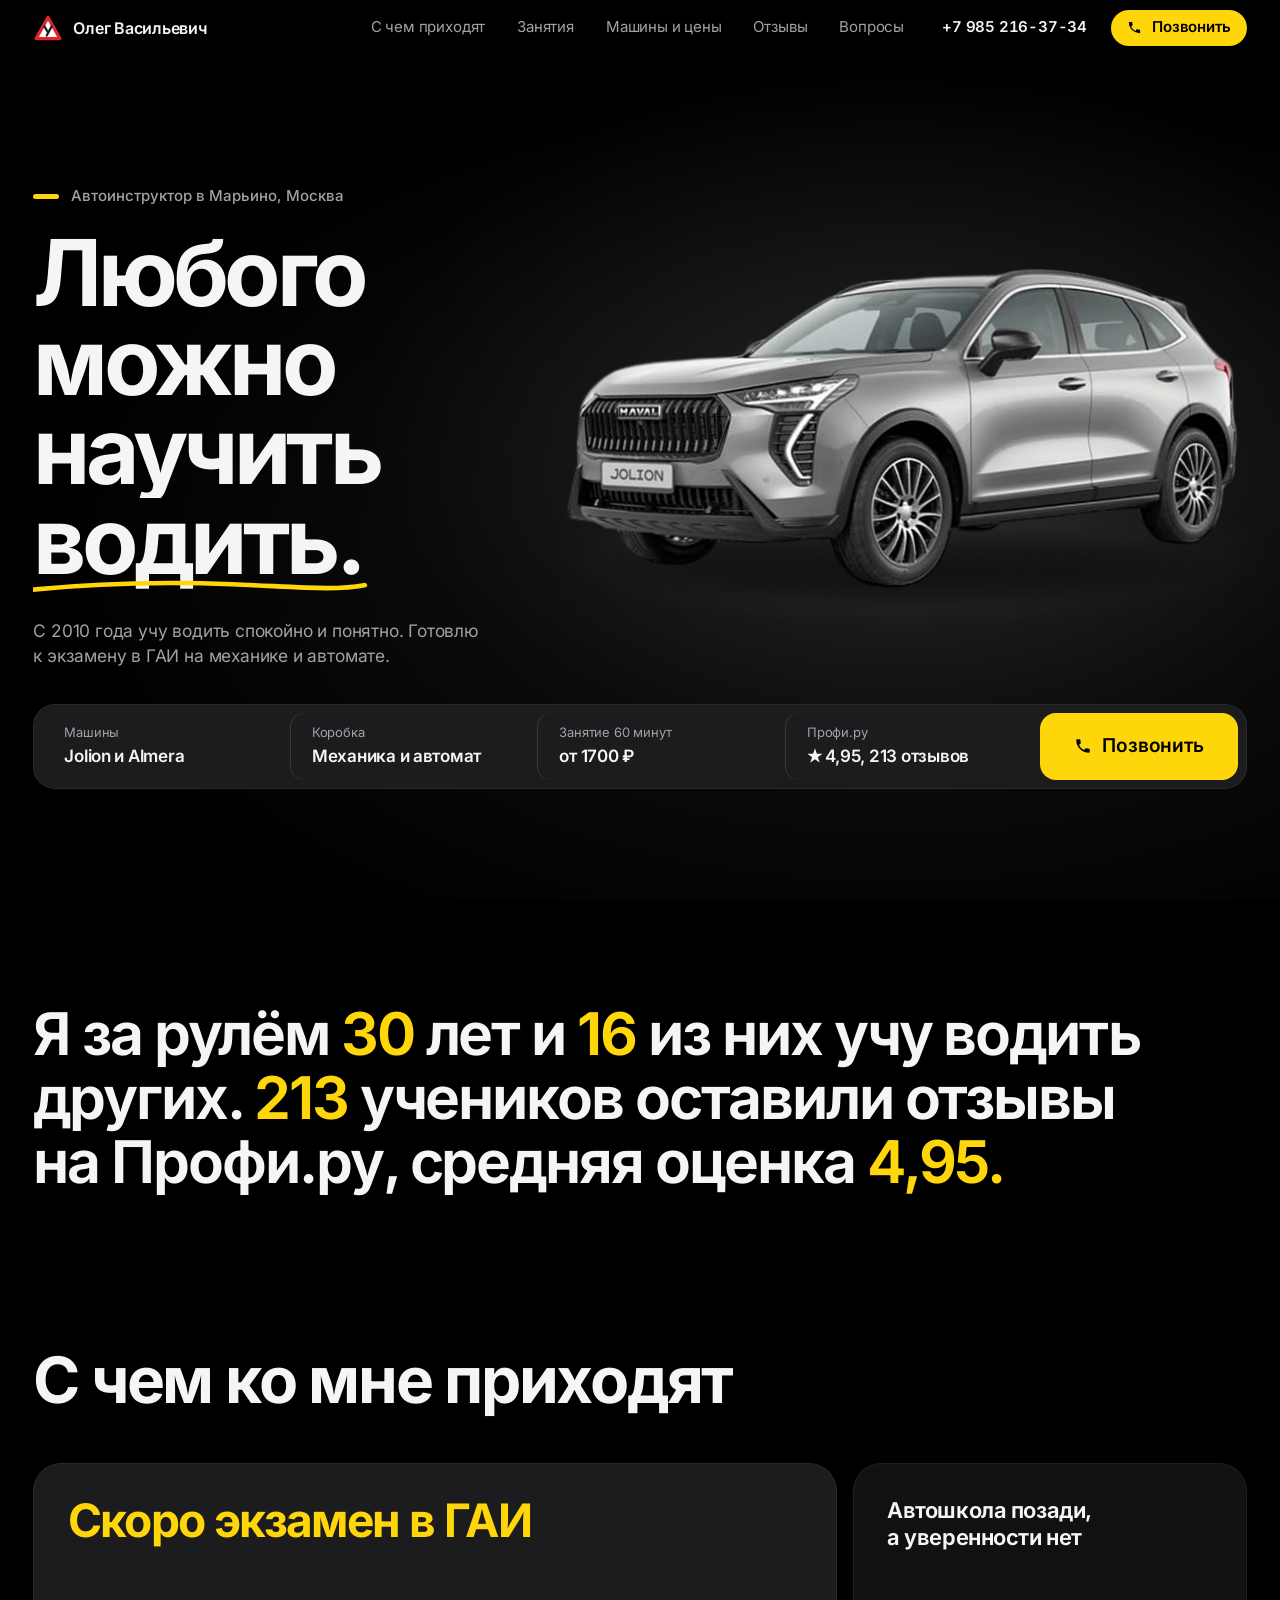
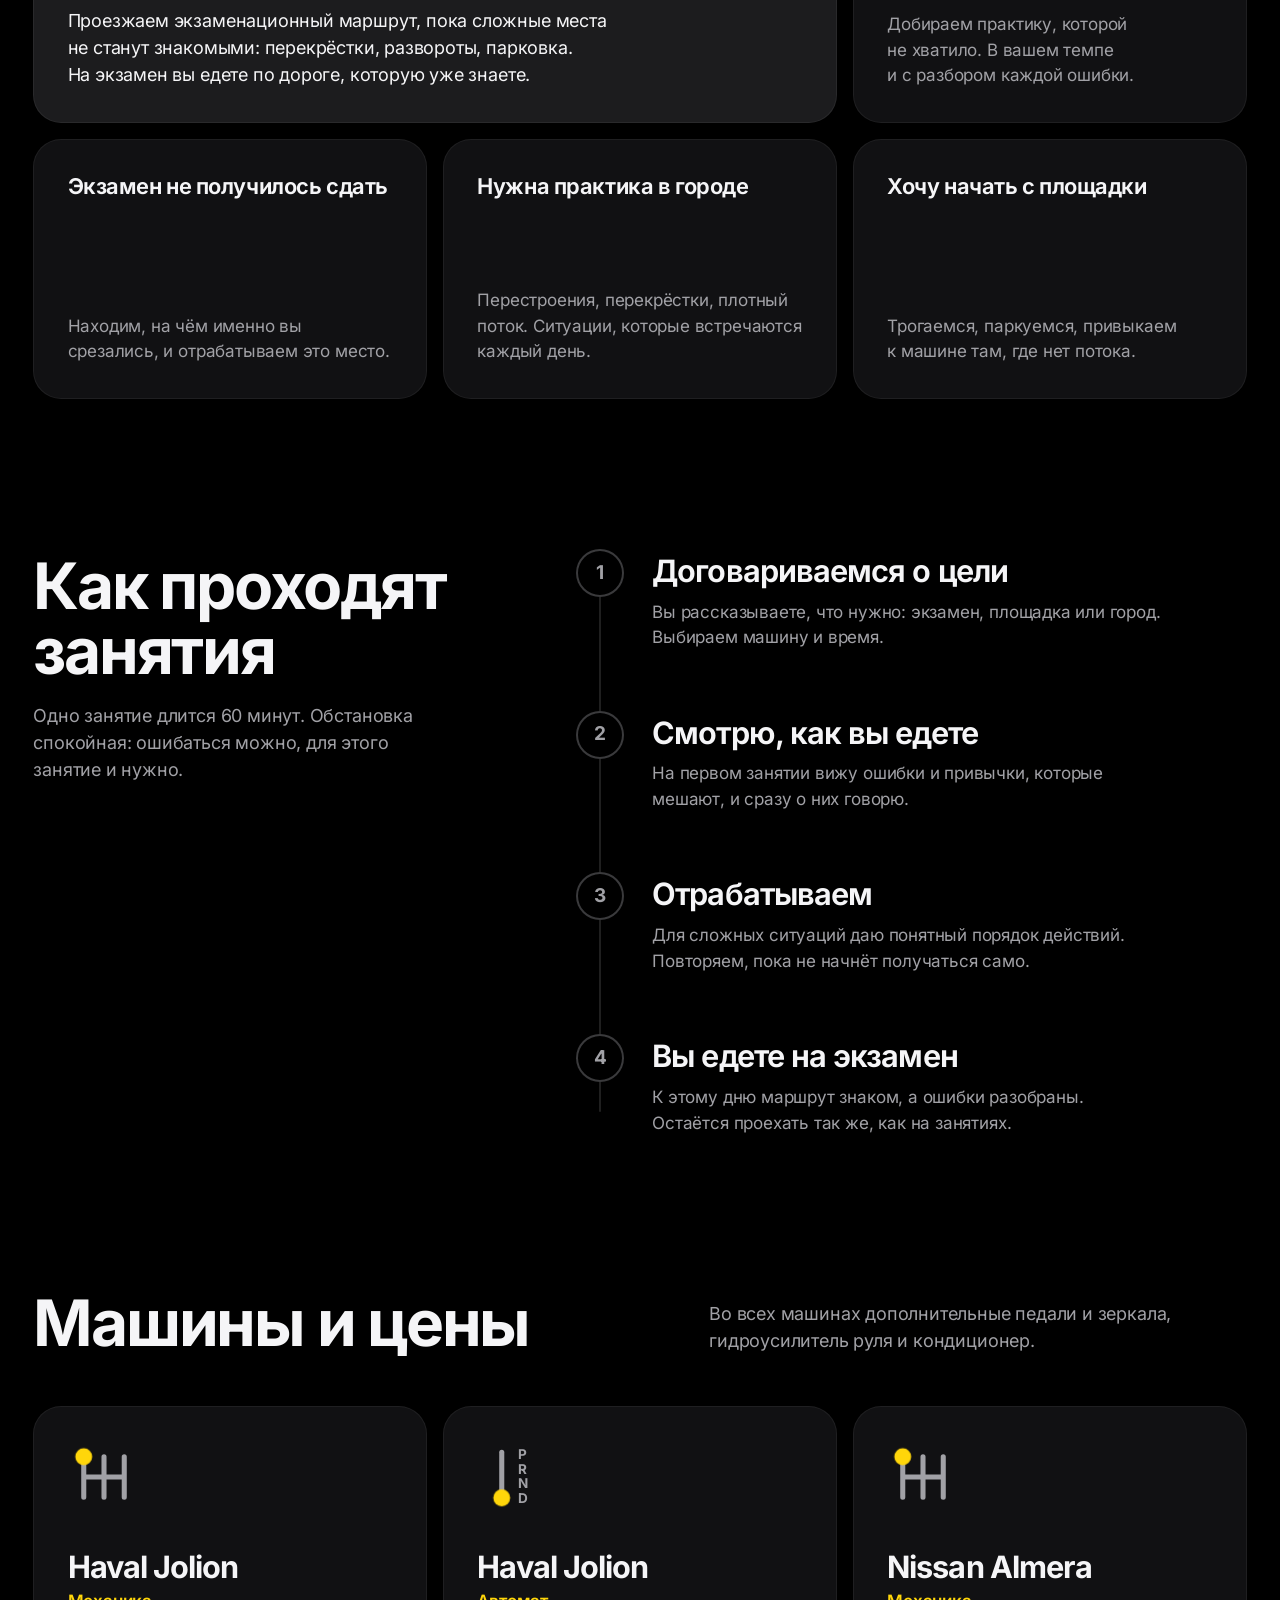
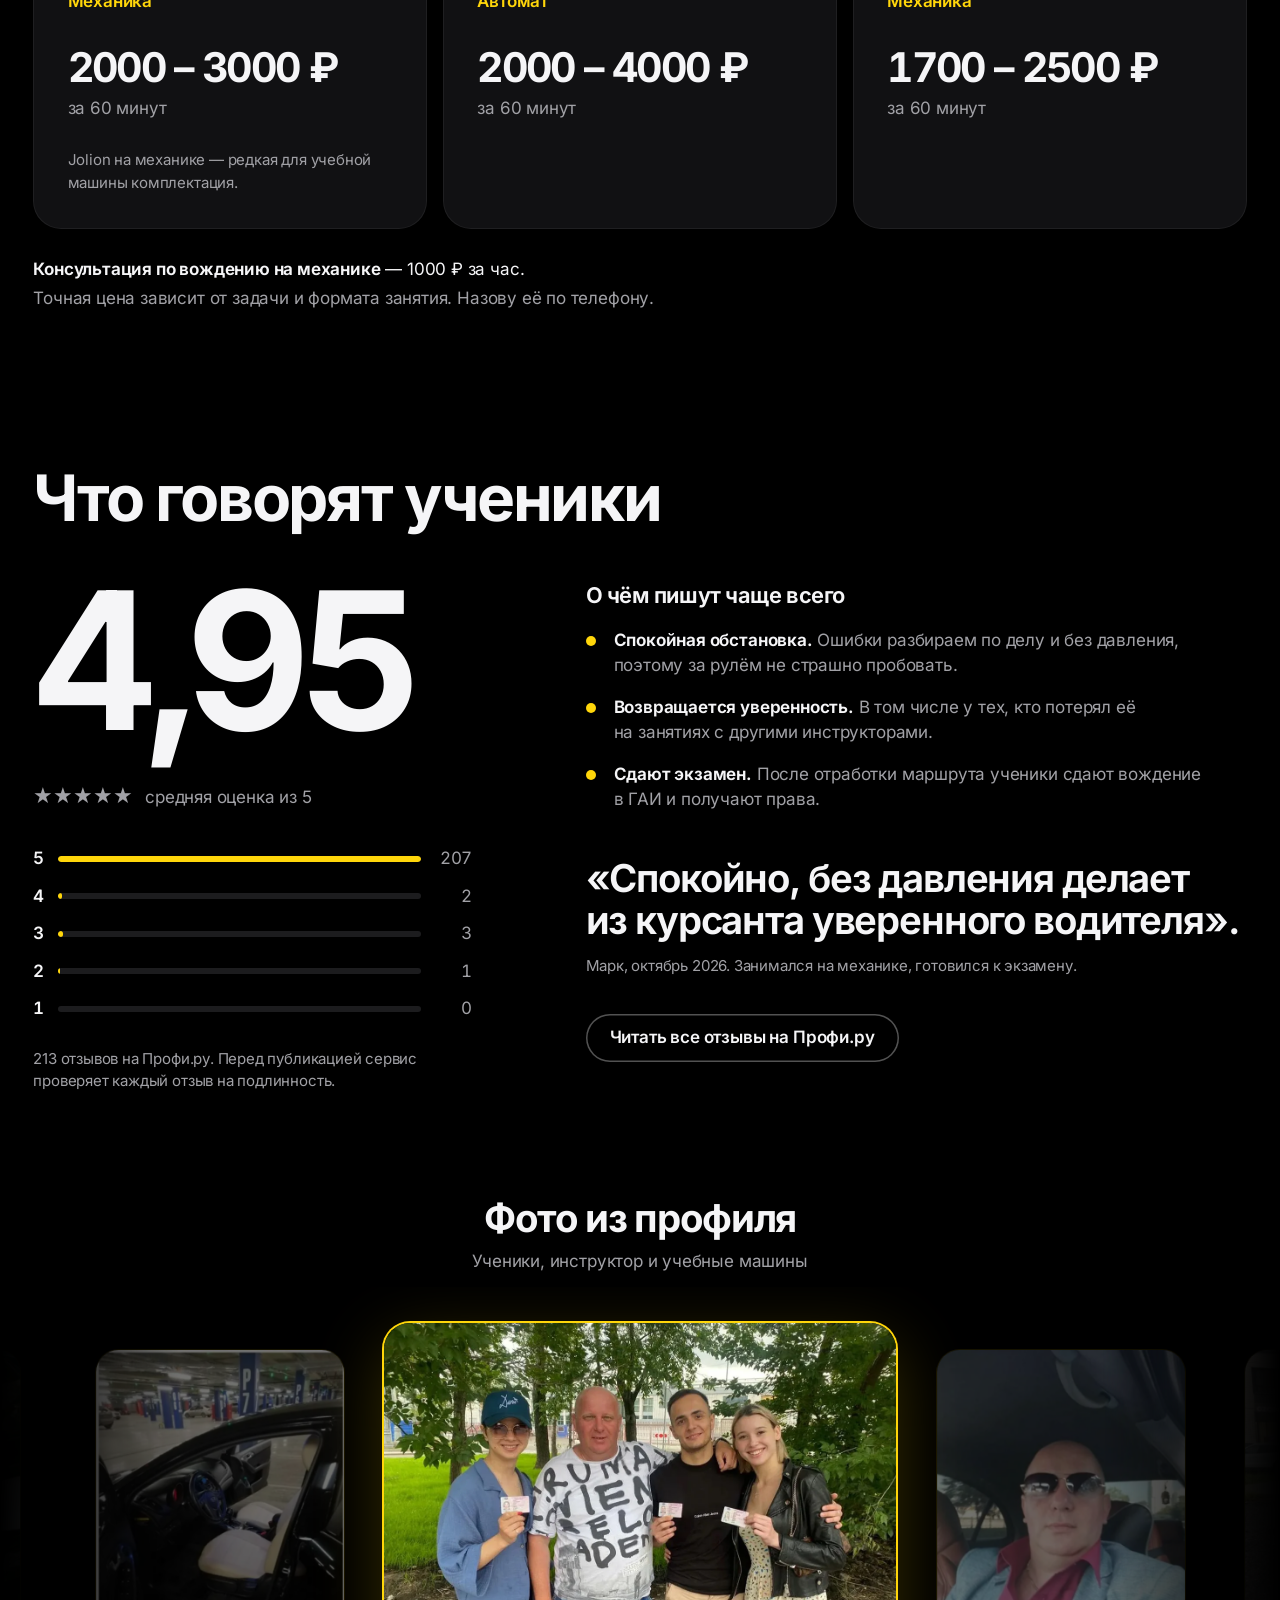
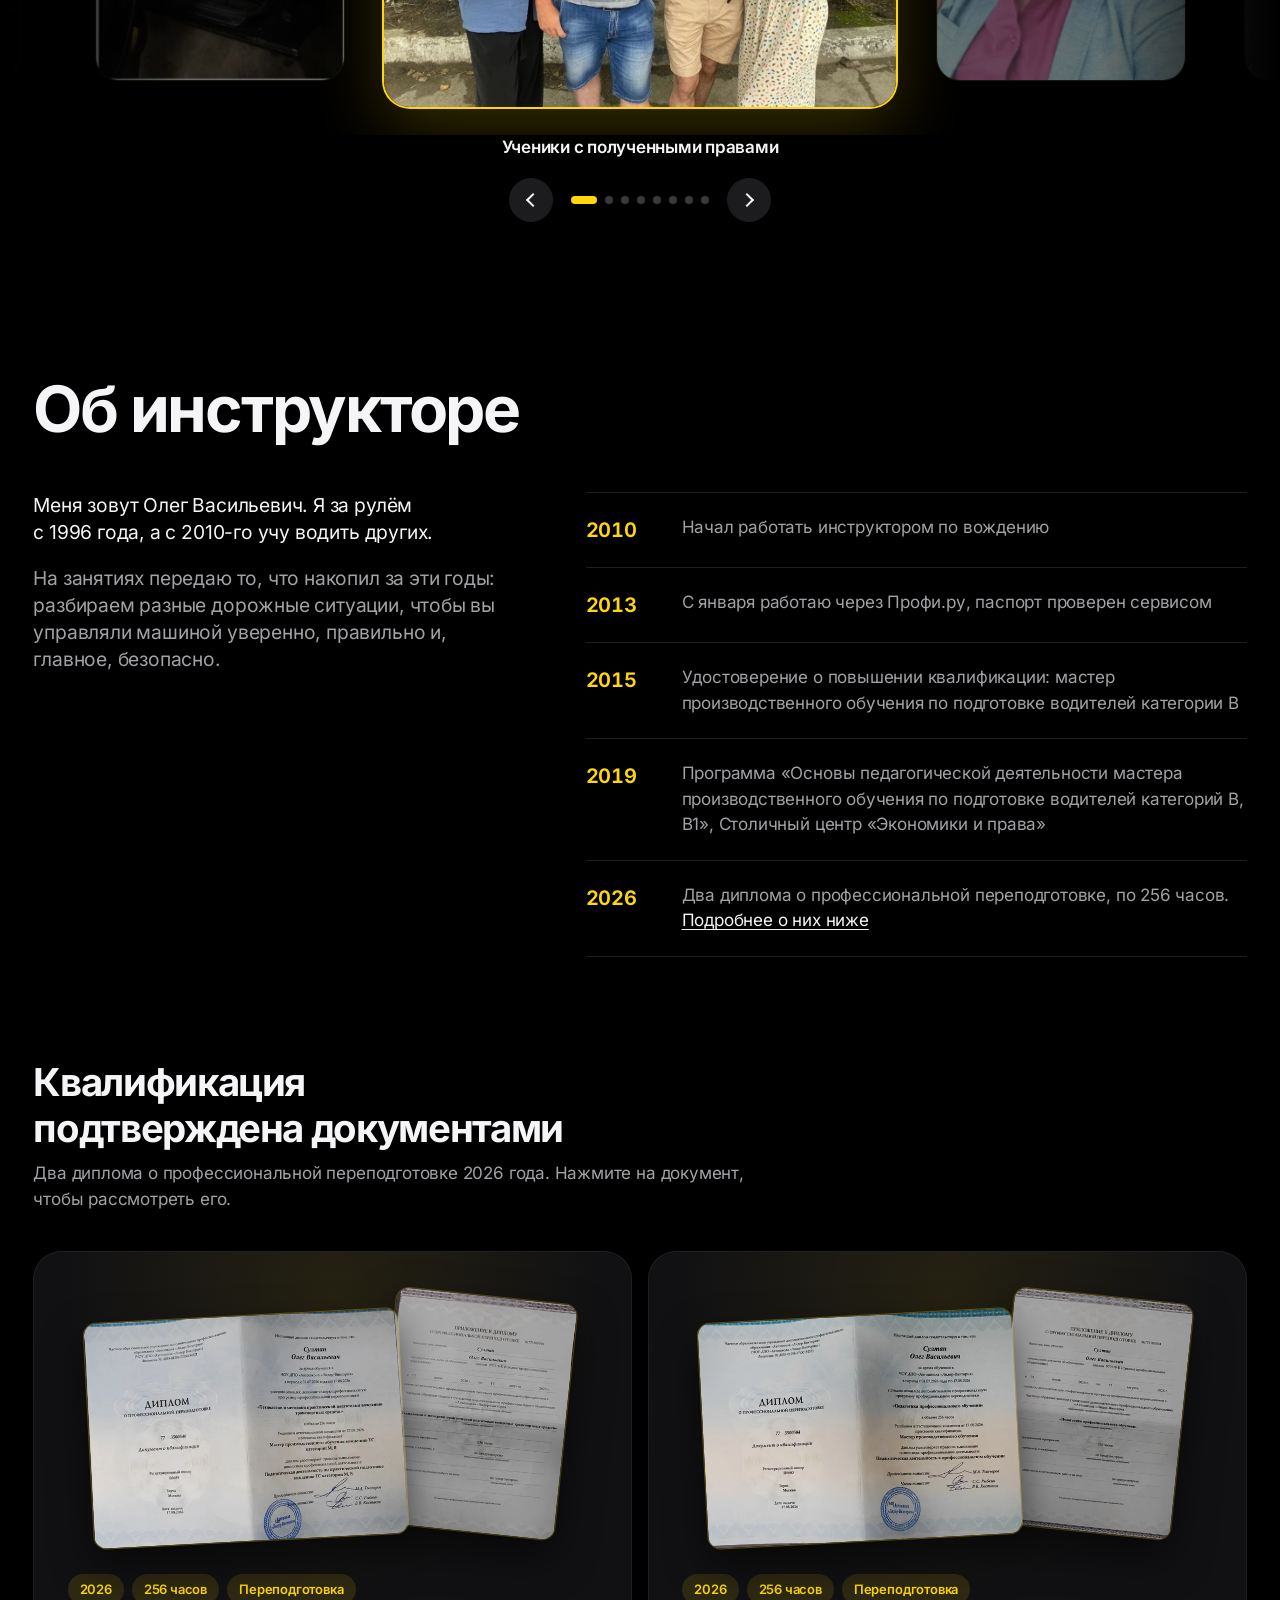
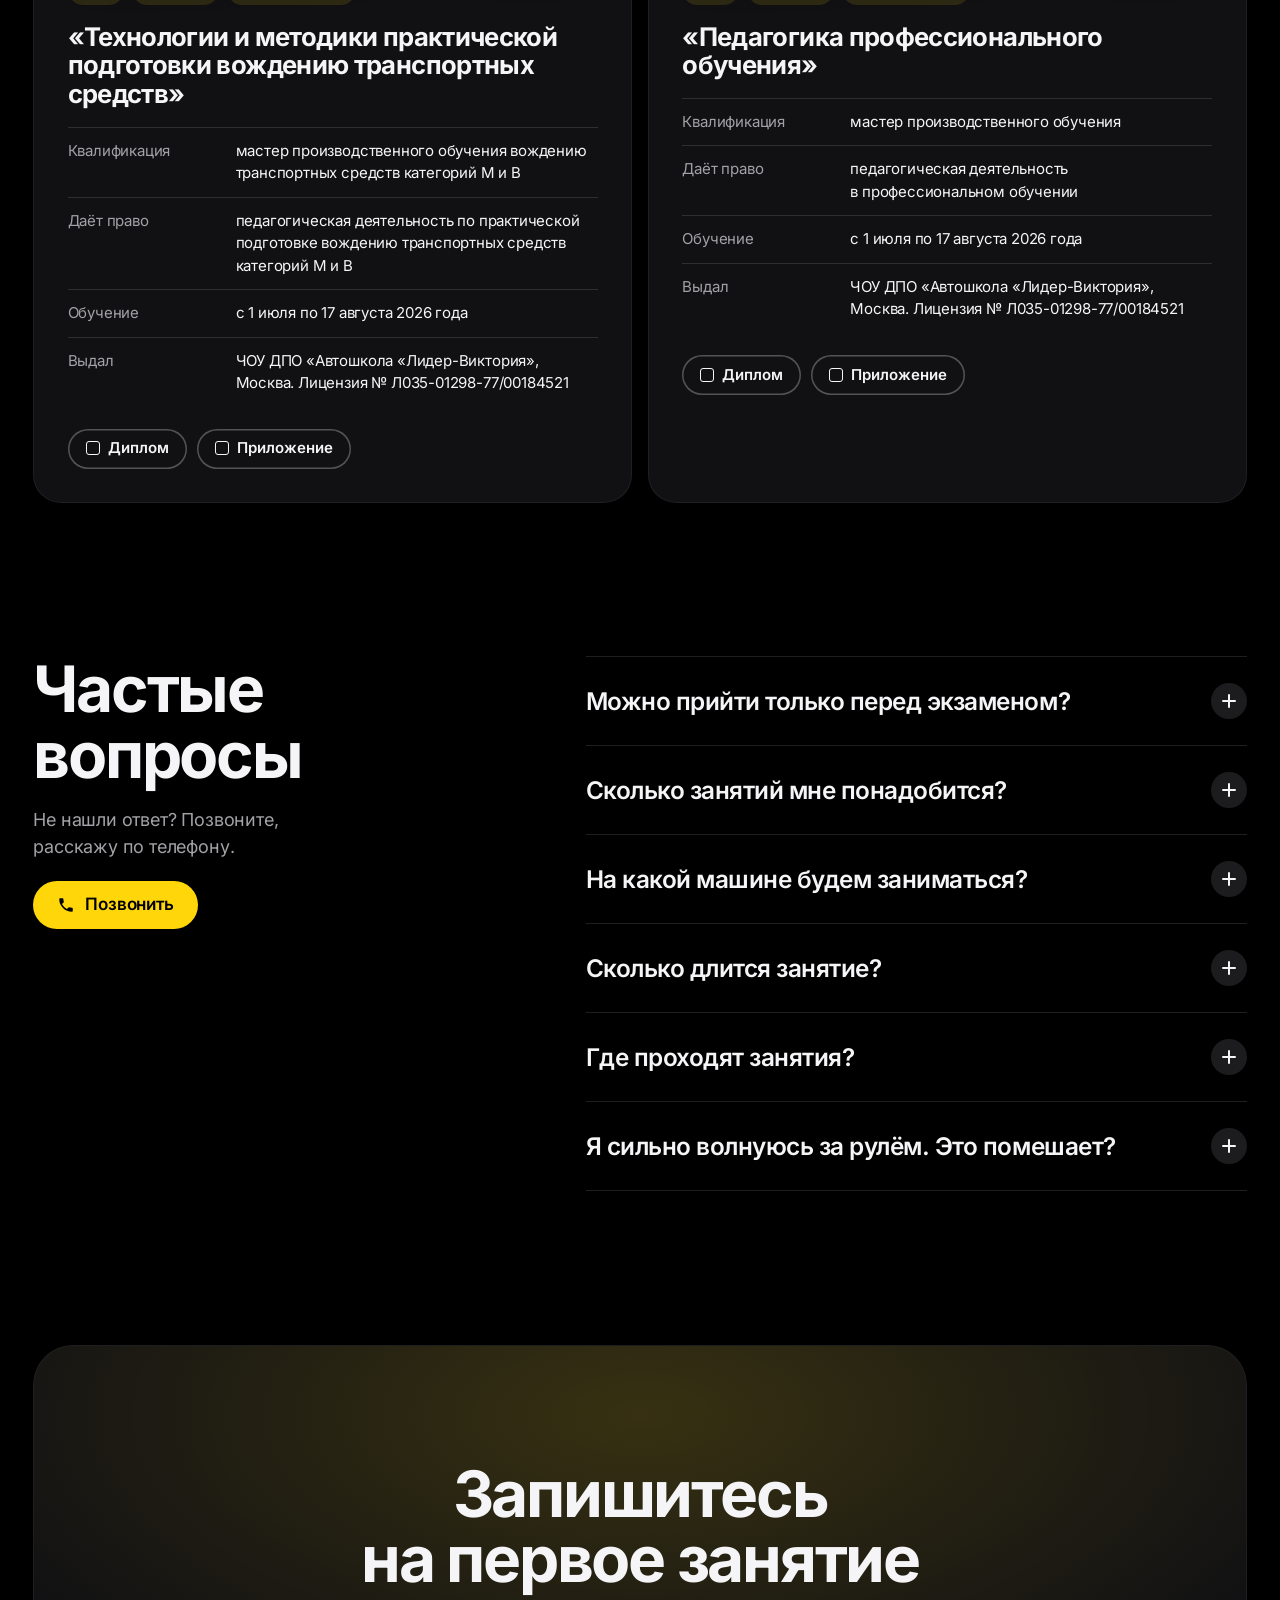
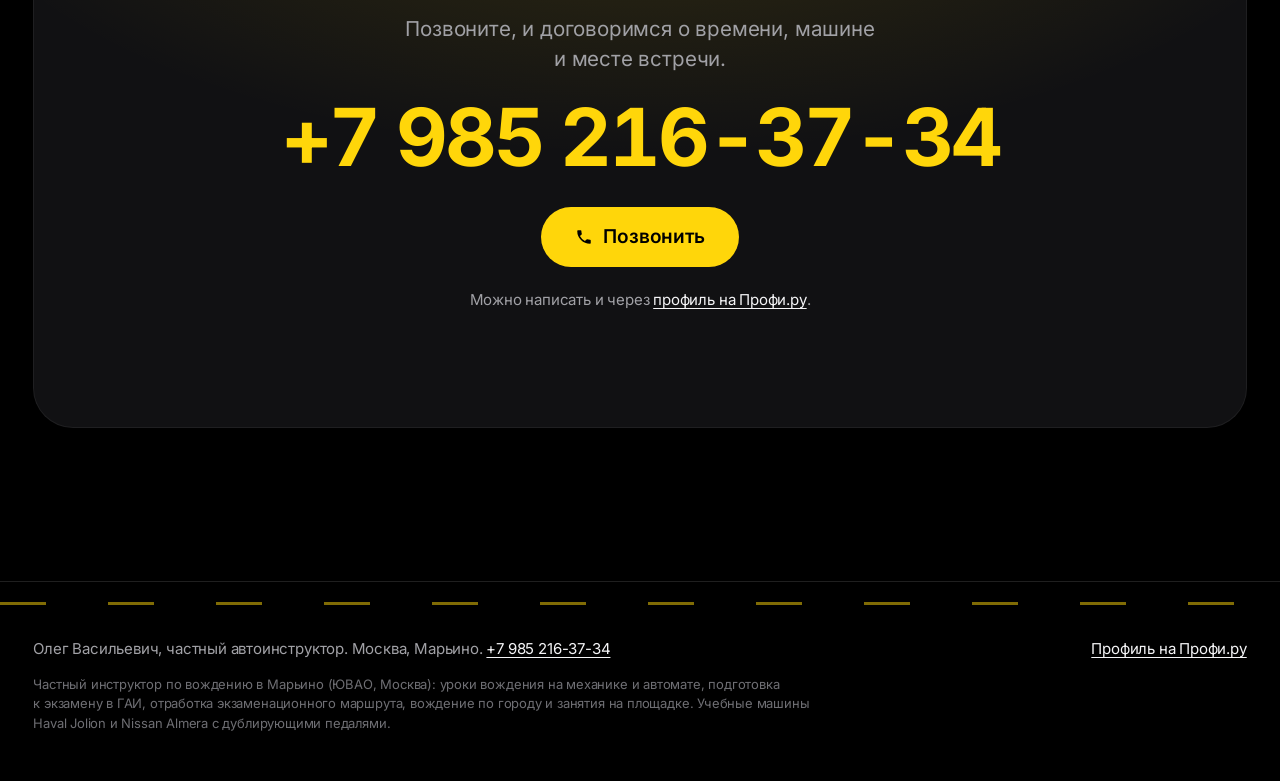
==== commit c2902269: "Подтверждение Яндекс Вебмастера" ====
--- a/index.html
+++ b/index.html
@@ -6,6 +6,7 @@
 <title>Автоинструктор в Марьино — уроки вождения на механике и автомате | Олег Васильевич</title>
 <meta name="description" content="Частный инструктор по вождению в Марьино, Москва. Опыт с 2010 года, 4,95 по 213 отзывам. Подготовка к экзамену в ГАИ, маршрут, город, площадка. Haval Jolion и Nissan Almera, механика и автомат. Занятие от 1700 ₽. Тел. +7 985 216-37-34.">
 <meta name="robots" content="index, follow, max-image-preview:large">
+<meta name="yandex-verification" content="decd9bb1b5b4fb3d">
 <link rel="canonical" href="https://instruktor-maryino.site/">
 <meta name="theme-color" content="#000000">
 <meta name="color-scheme" content="dark">
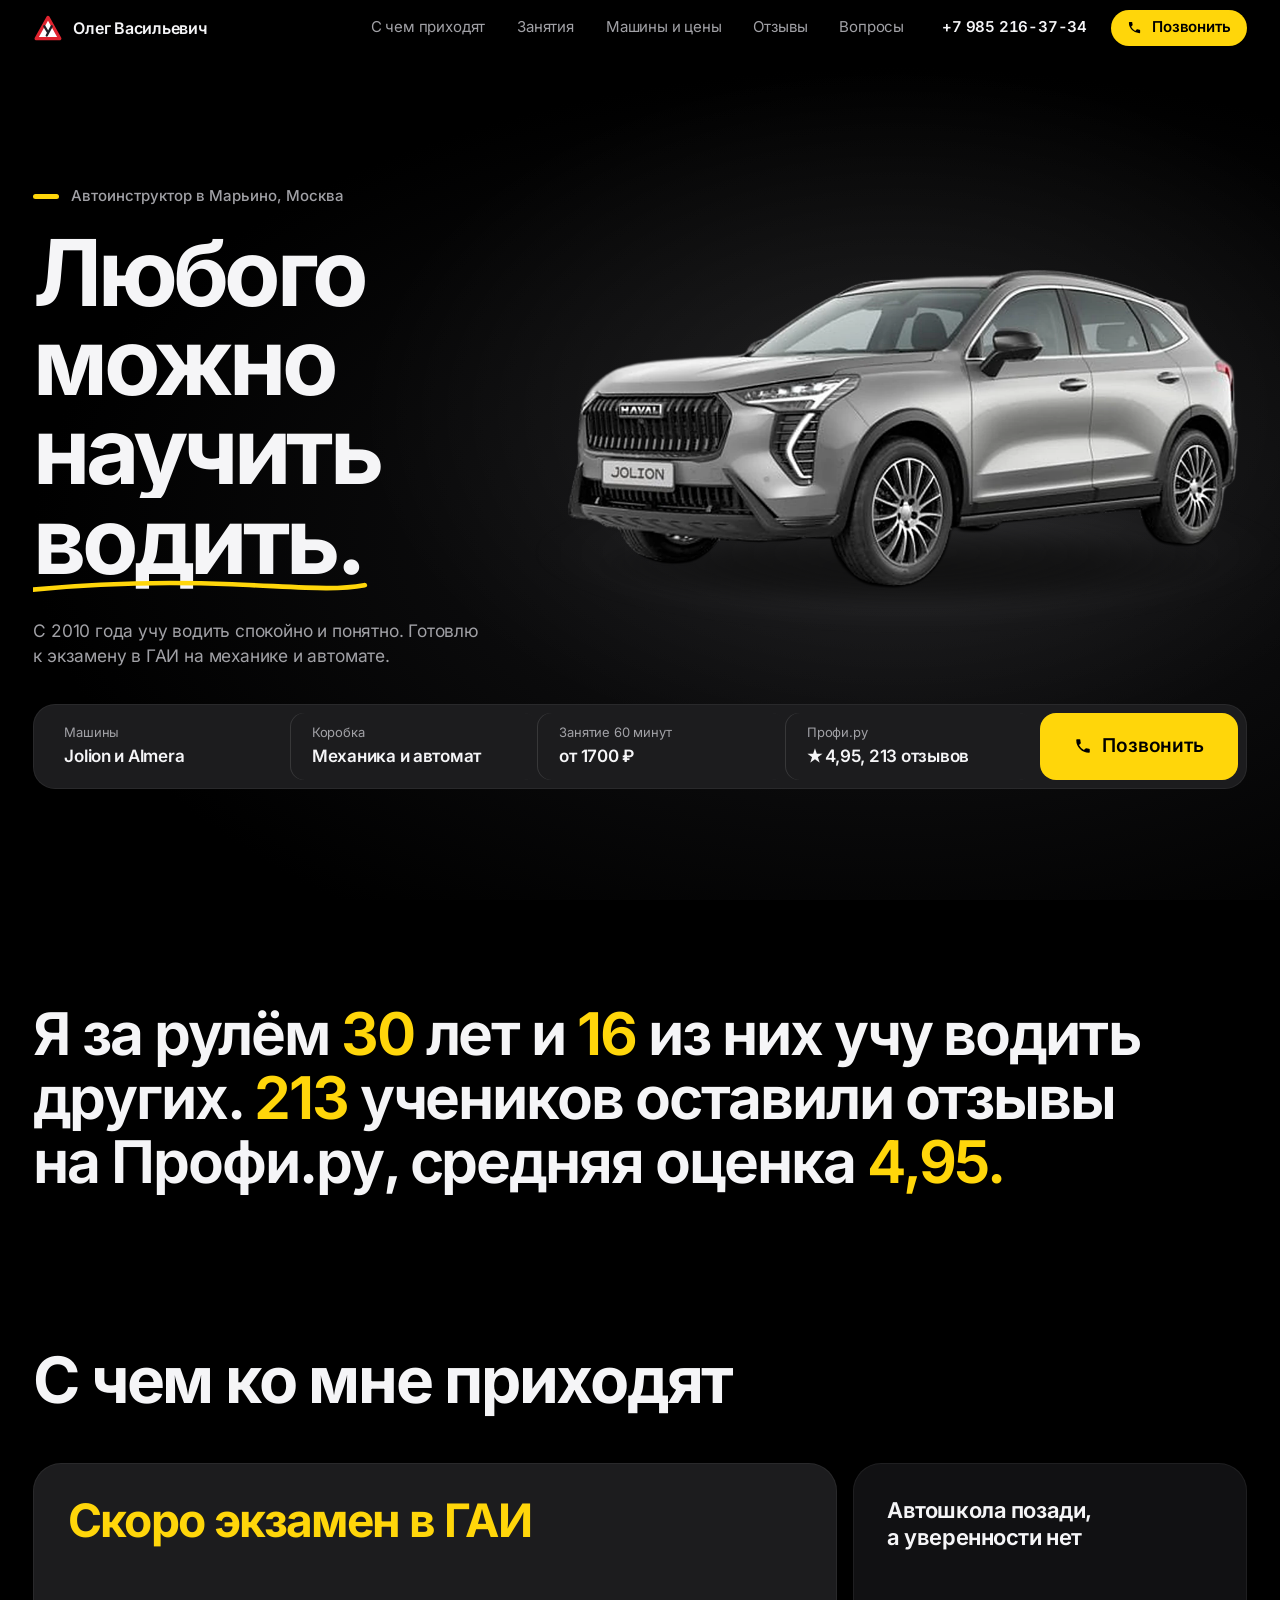
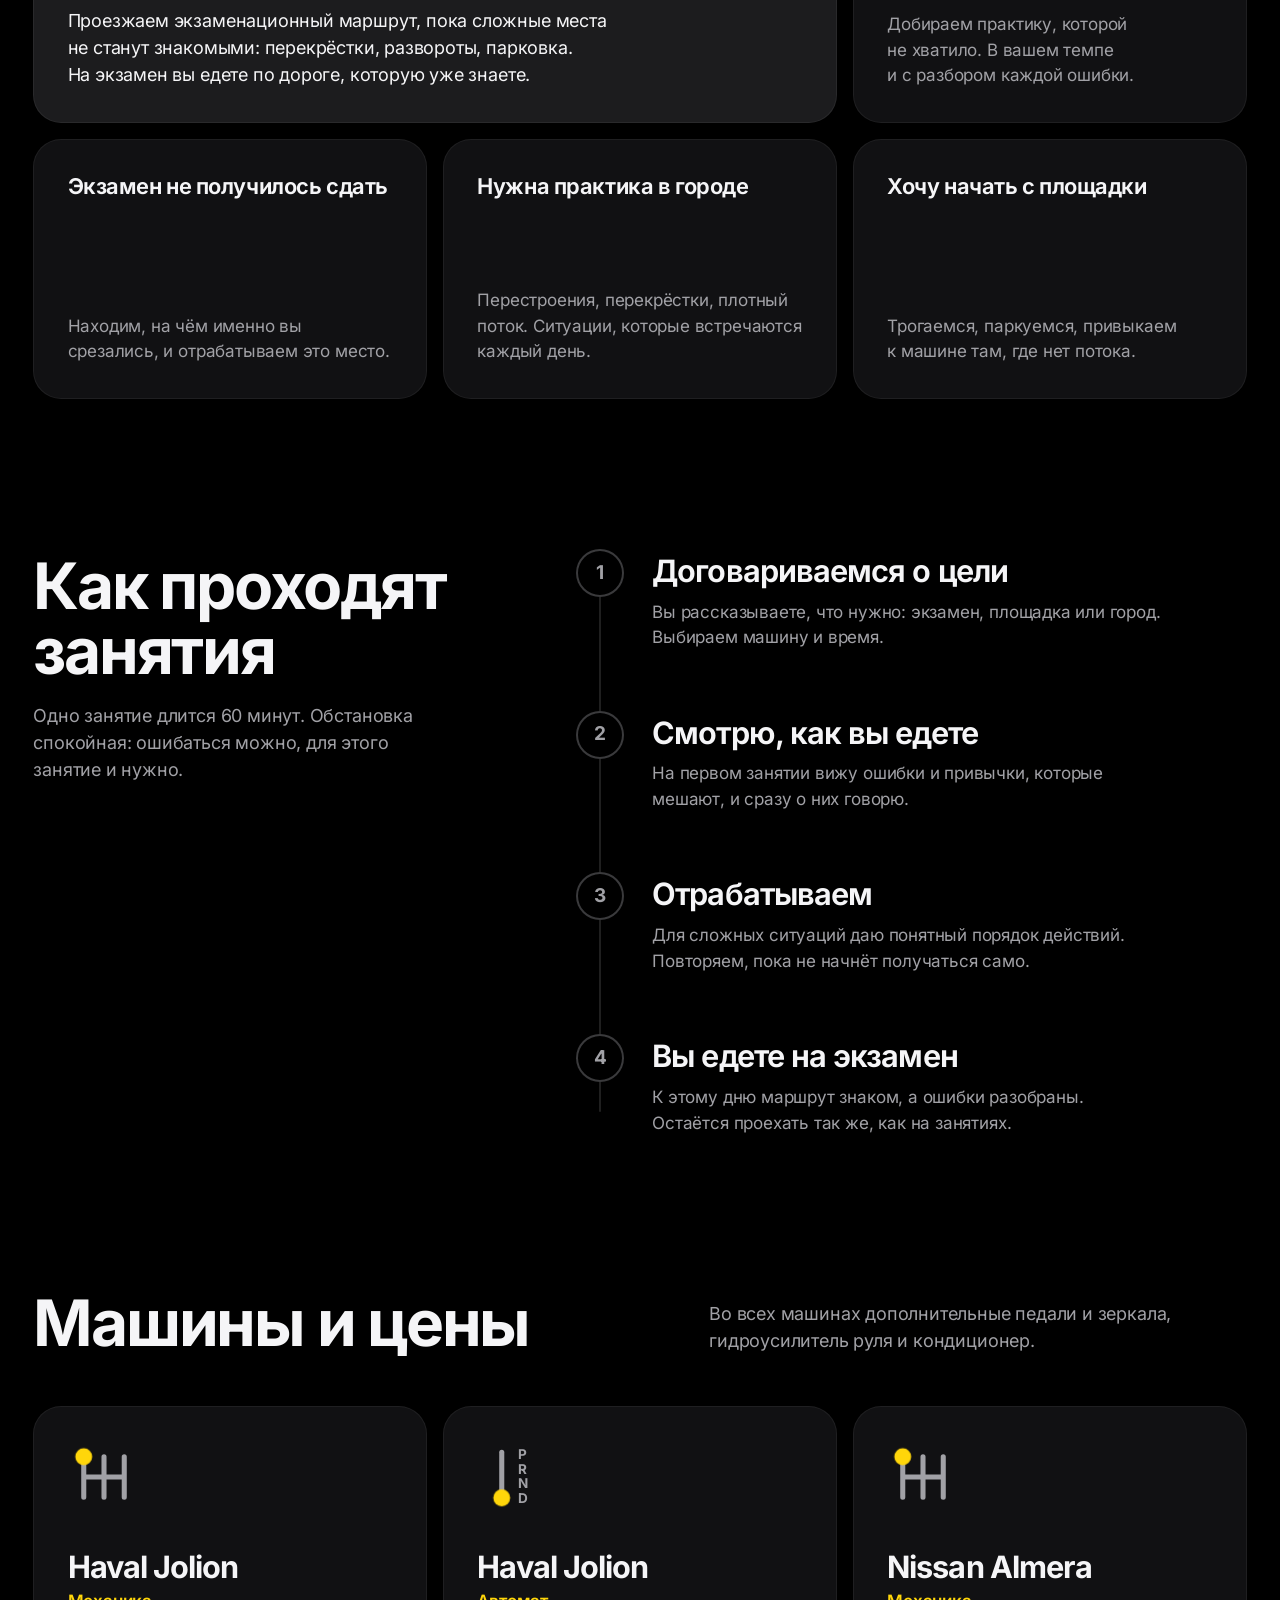
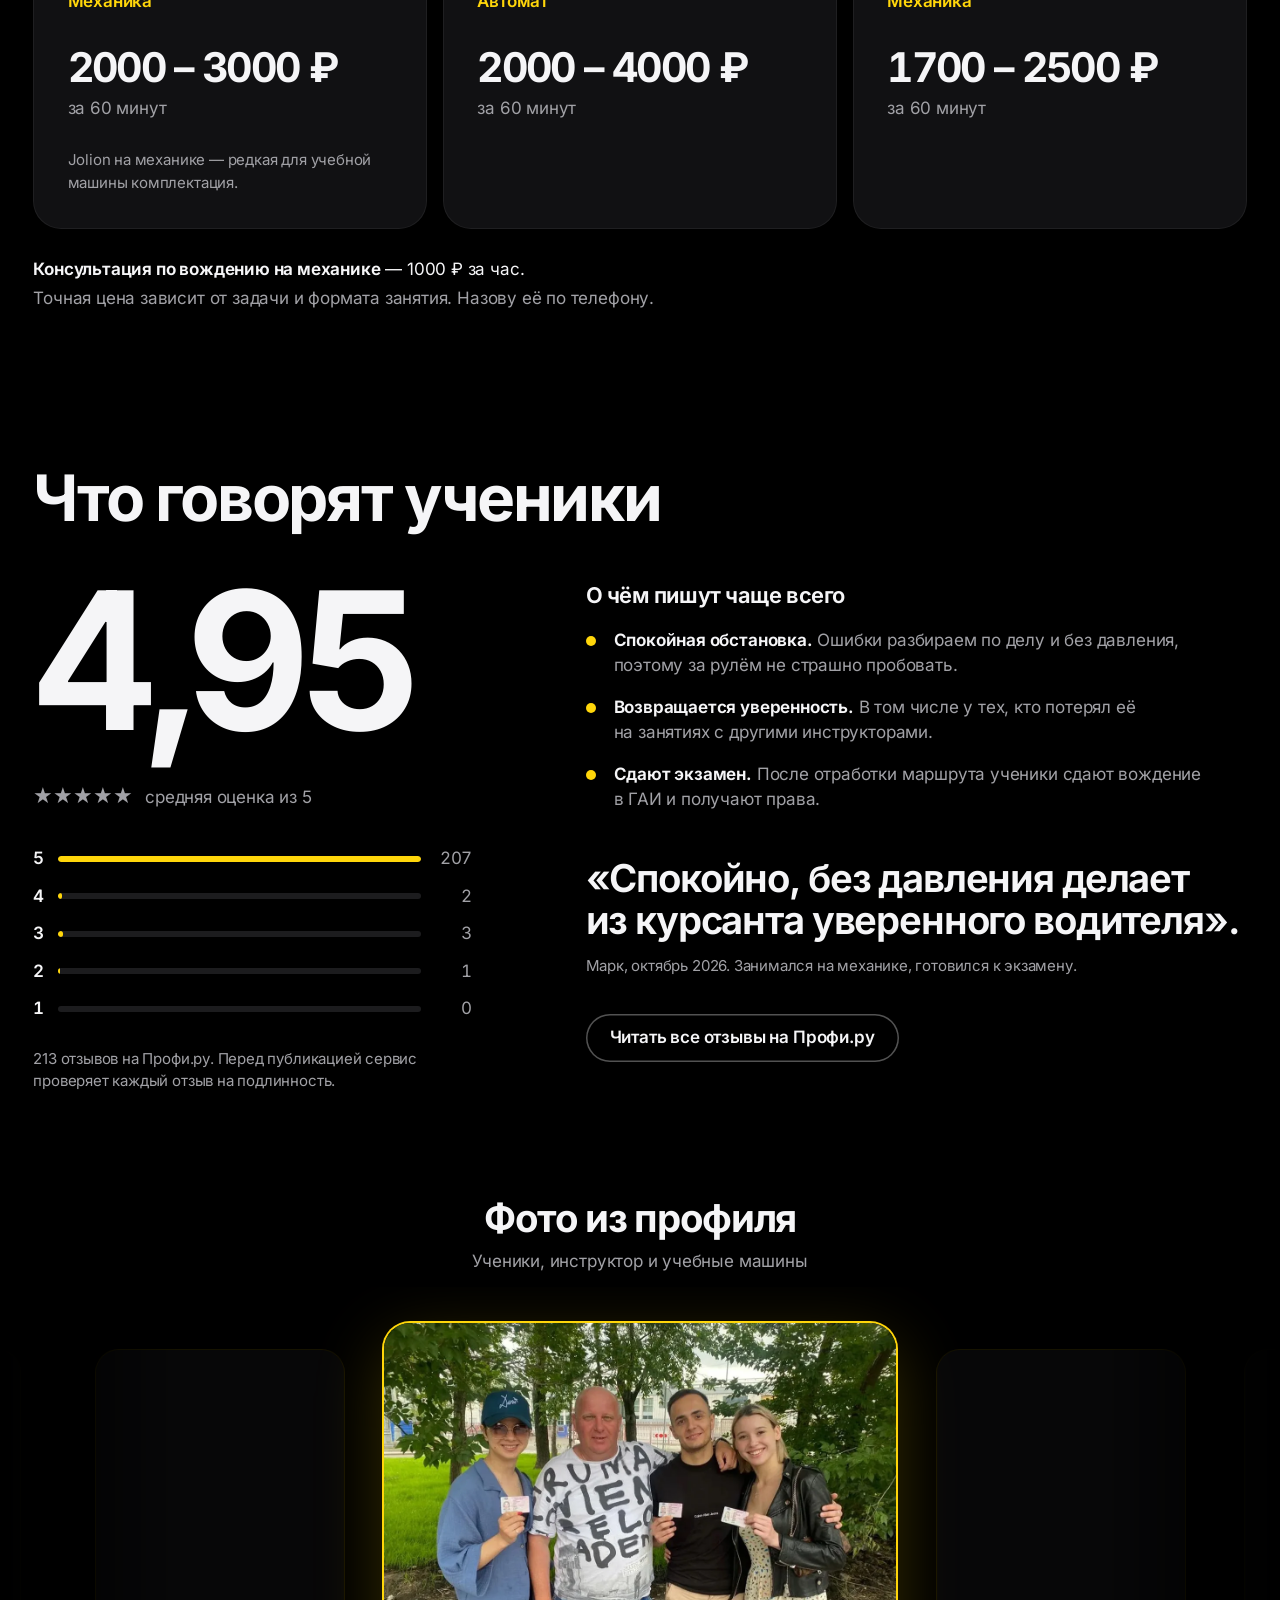
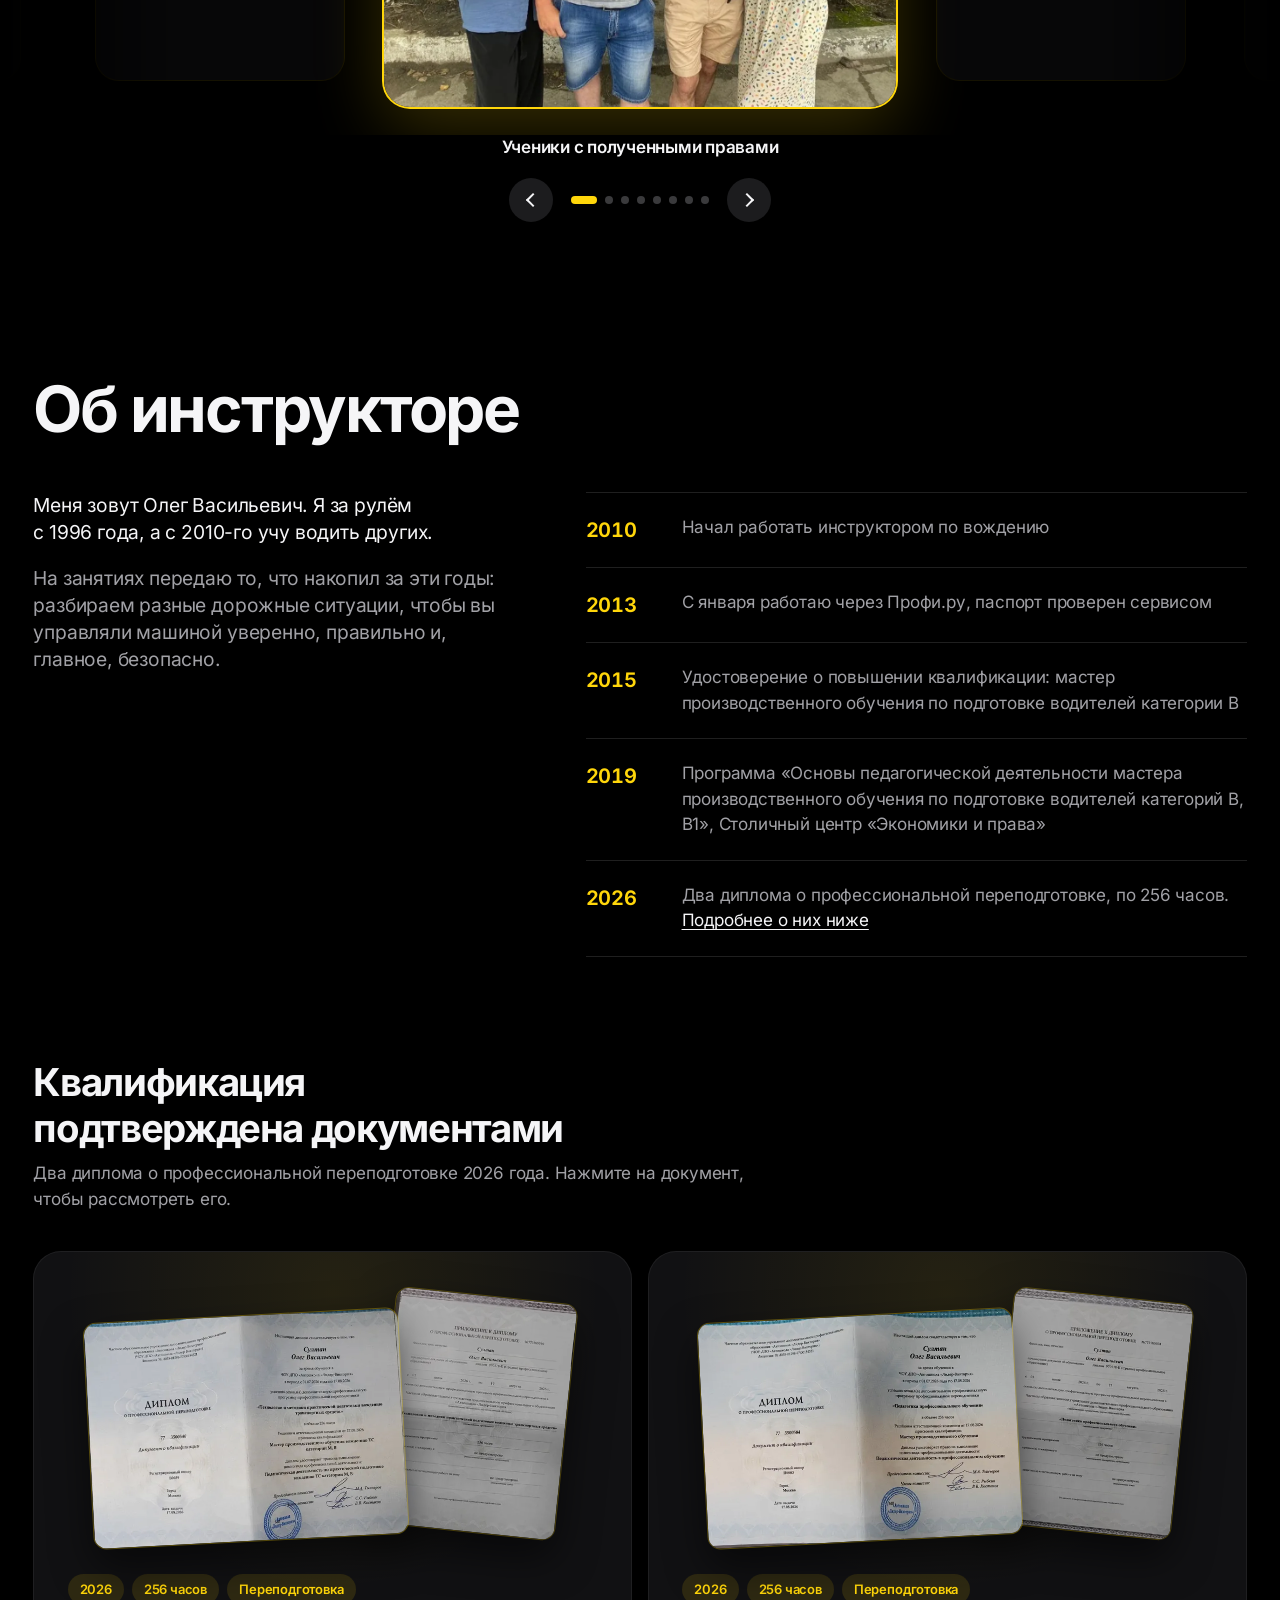
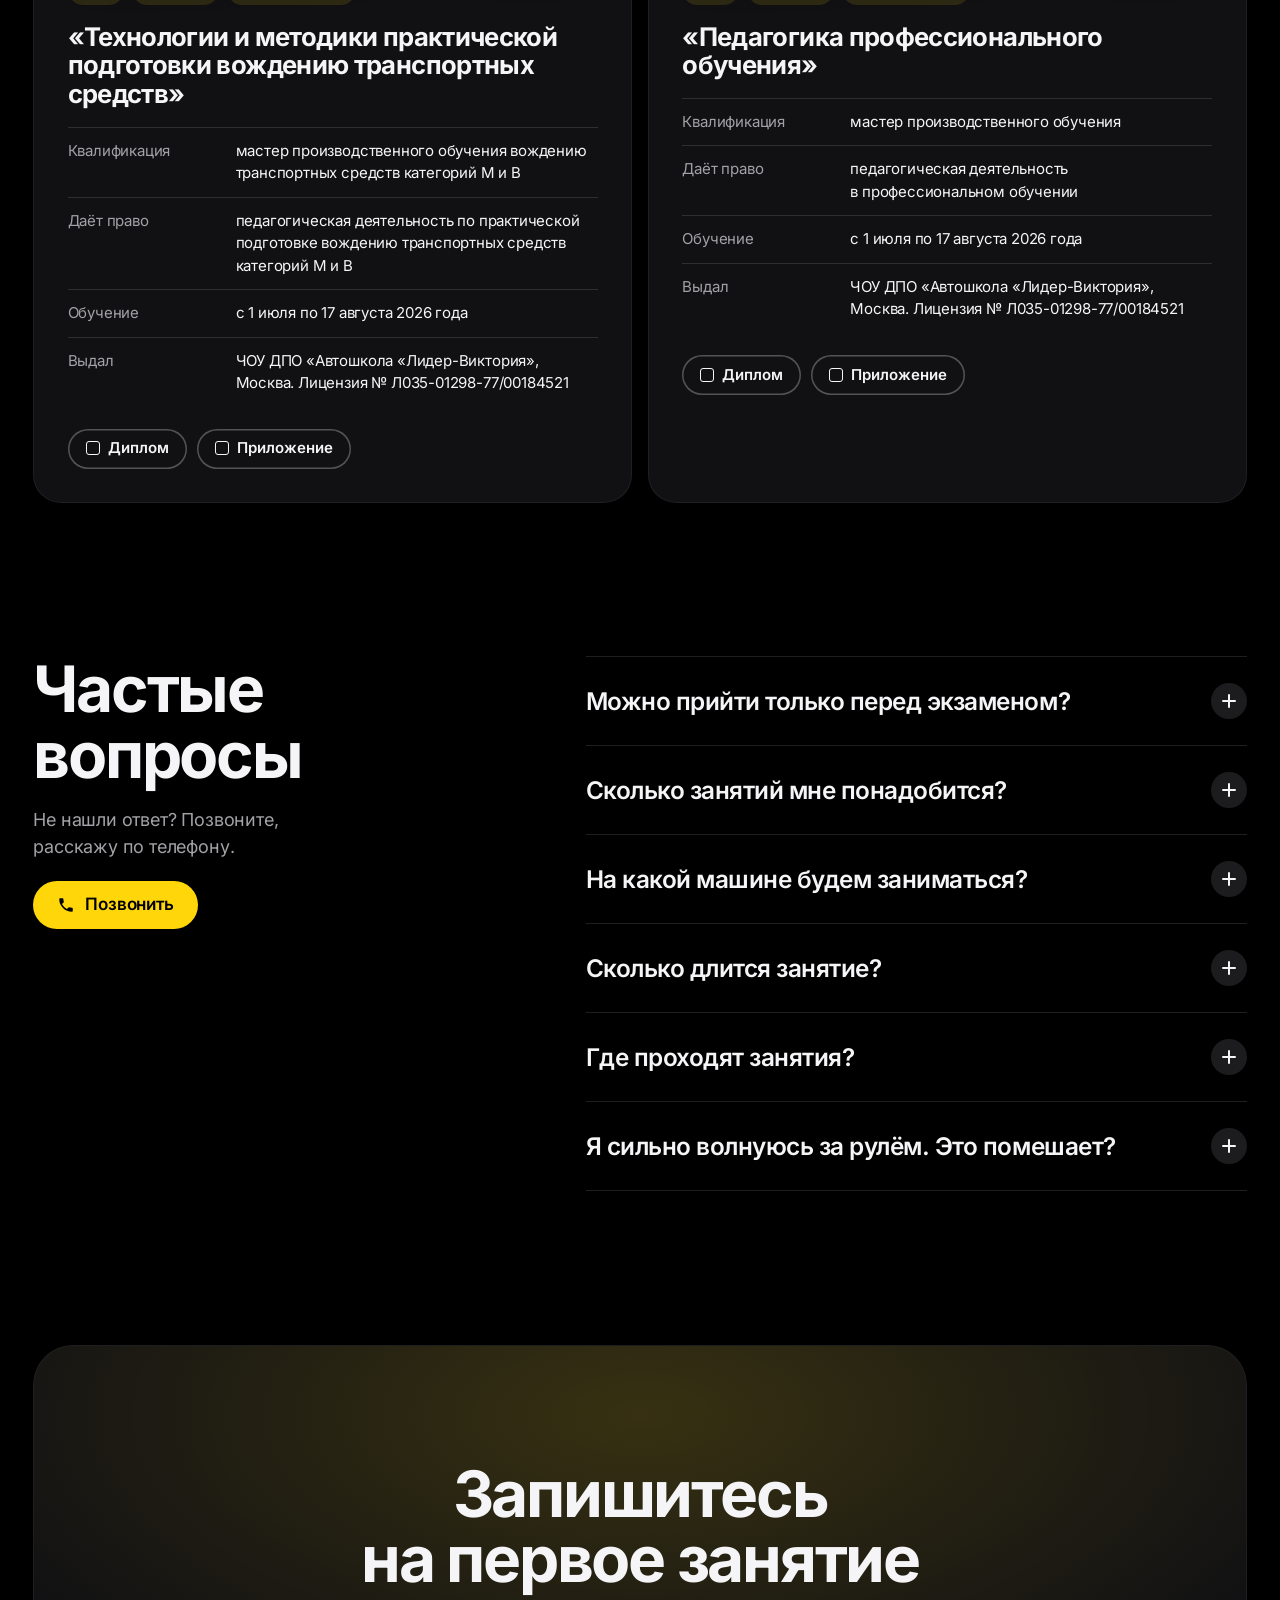
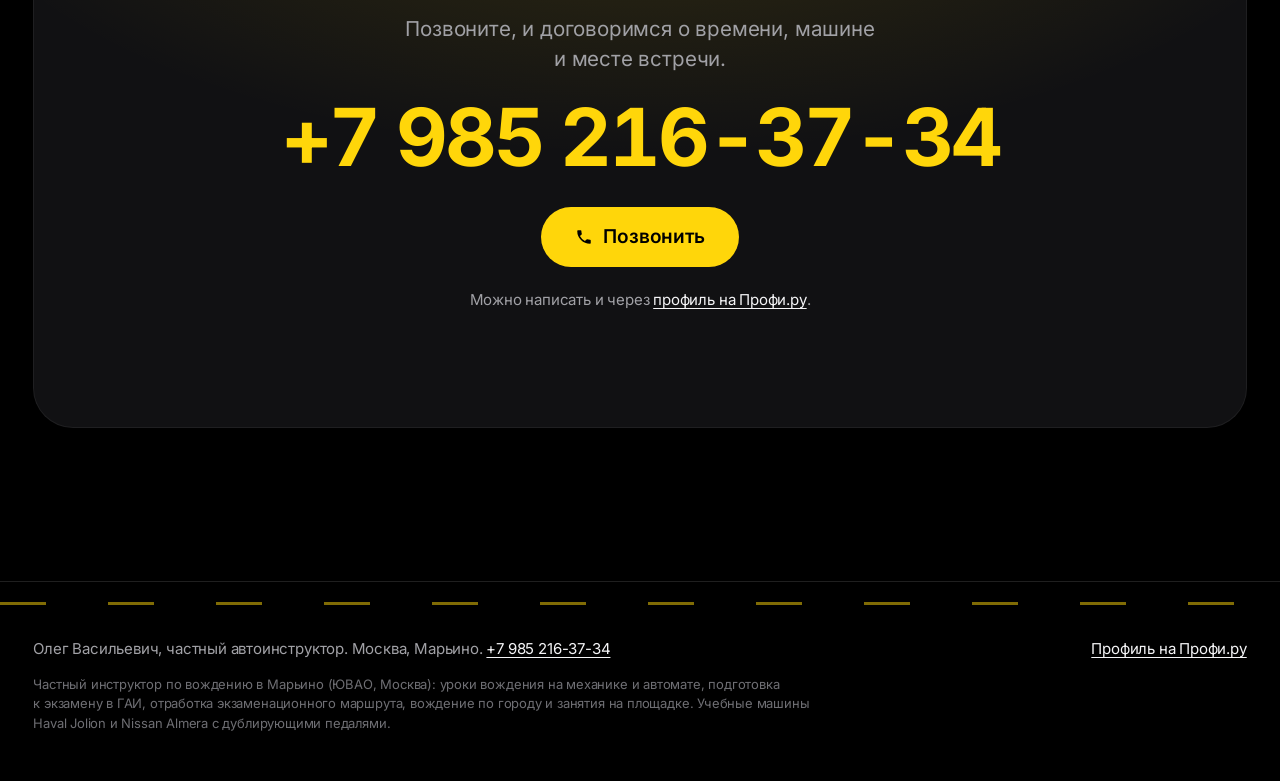
==== commit 5c603cf9: "Яндекс Метрика 114282280" ====
--- a/index.html
+++ b/index.html
@@ -26,9 +26,10 @@
 <meta name="twitter:card" content="summary_large_image">
 <link rel="icon" href="assets/favicon.svg" type="image/svg+xml">
 <link rel="apple-touch-icon" href="assets/apple-touch-icon.png">
+<link rel="preconnect" href="https://mc.yandex.ru">
 <link rel="preload" href="assets/jolion.webp" as="image" type="image/webp">
 <link rel="preload" href="assets/wheel_front.webp" as="image" type="image/webp">
-<link rel="stylesheet" href="css/styles.css?v=14">
+<link rel="stylesheet" href="css/styles.css?v=16">
 <script>document.documentElement.classList.add("js");</script>
 <script type="application/ld+json">
 {
@@ -185,6 +186,7 @@
 </script>
 </head>
 <body>
+<noscript><div><img src="https://mc.yandex.ru/watch/114282280" style="position:absolute; left:-9999px;" alt=""></div></noscript>
 
 <a class="skip" href="#svyaz">Перейти к контактам</a>
 
@@ -573,7 +575,7 @@
 
 <a class="btn dock" data-call href="#svyaz" id="dock">Позвонить</a>
 
-<script src="js/config.js?v=14"></script>
-<script src="js/main.js?v=14"></script>
+<script src="js/config.js?v=16"></script>
+<script src="js/main.js?v=16"></script>
 </body>
 </html>
